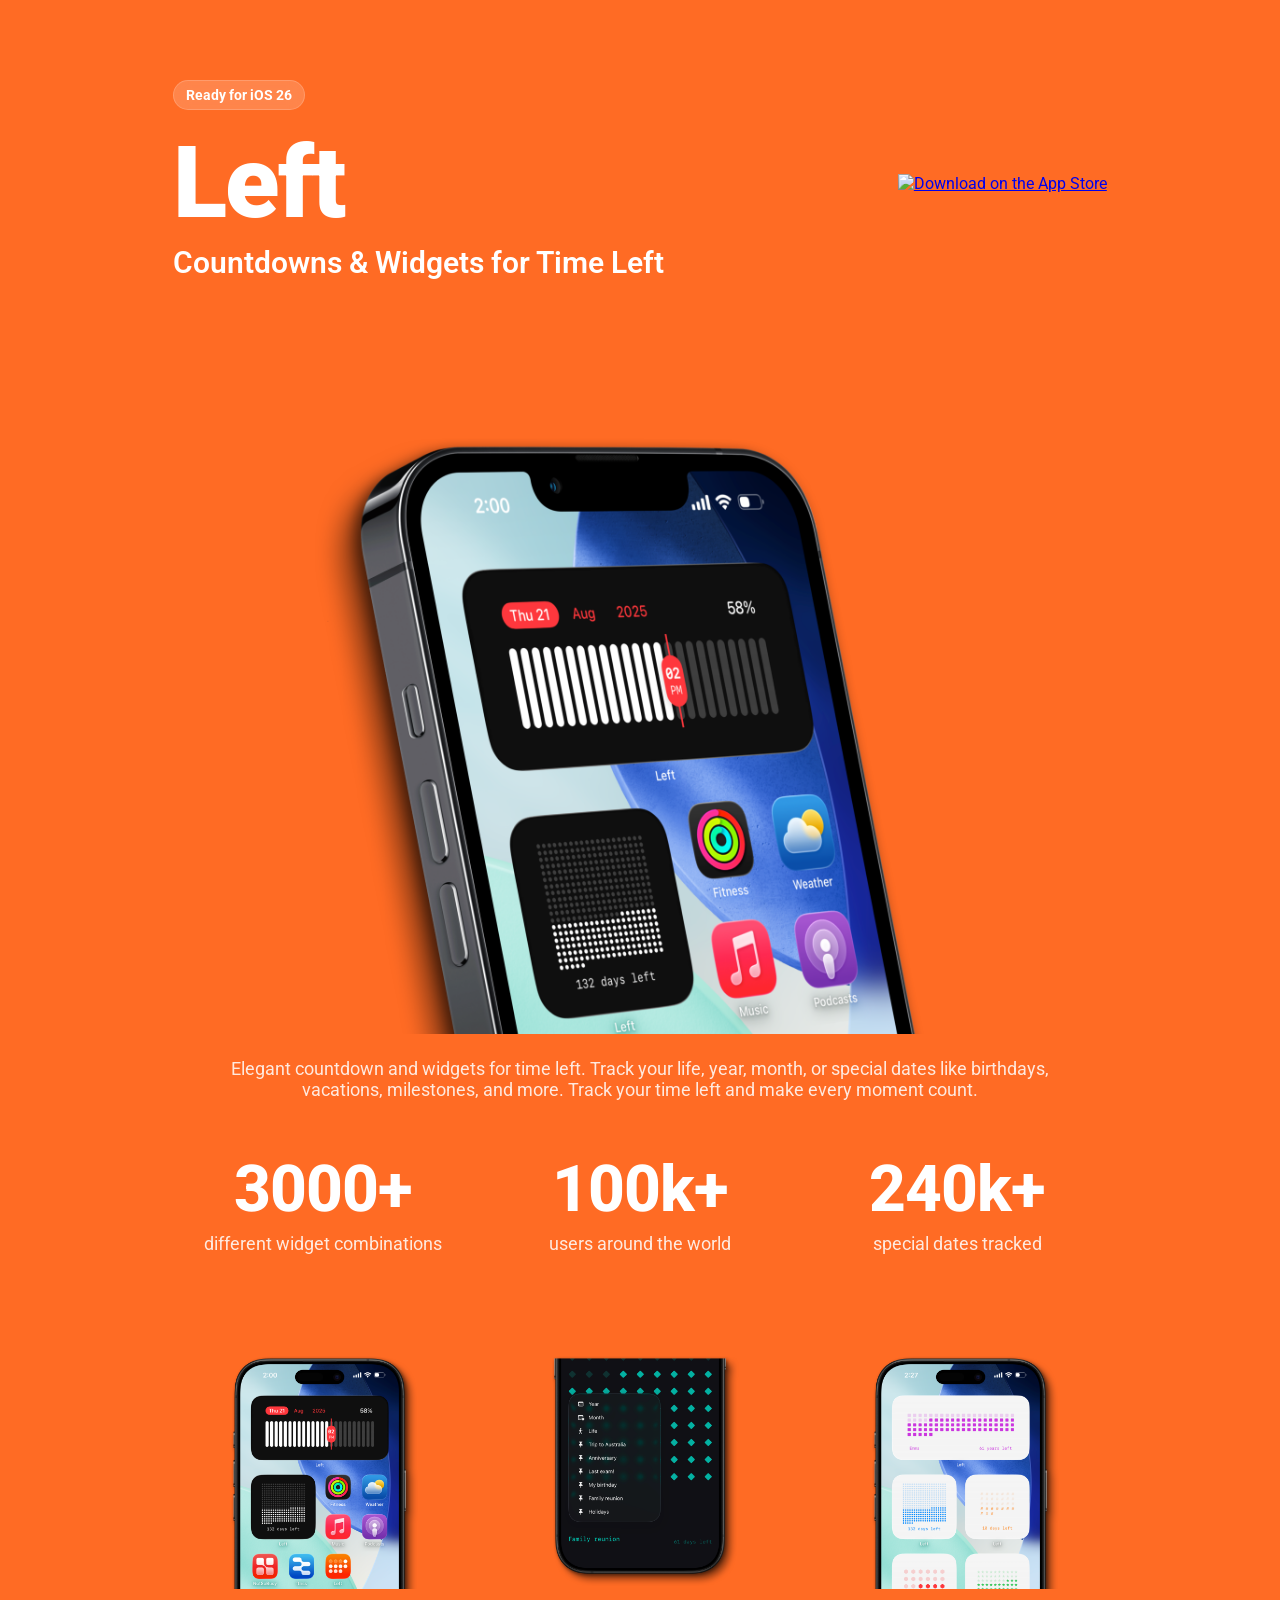
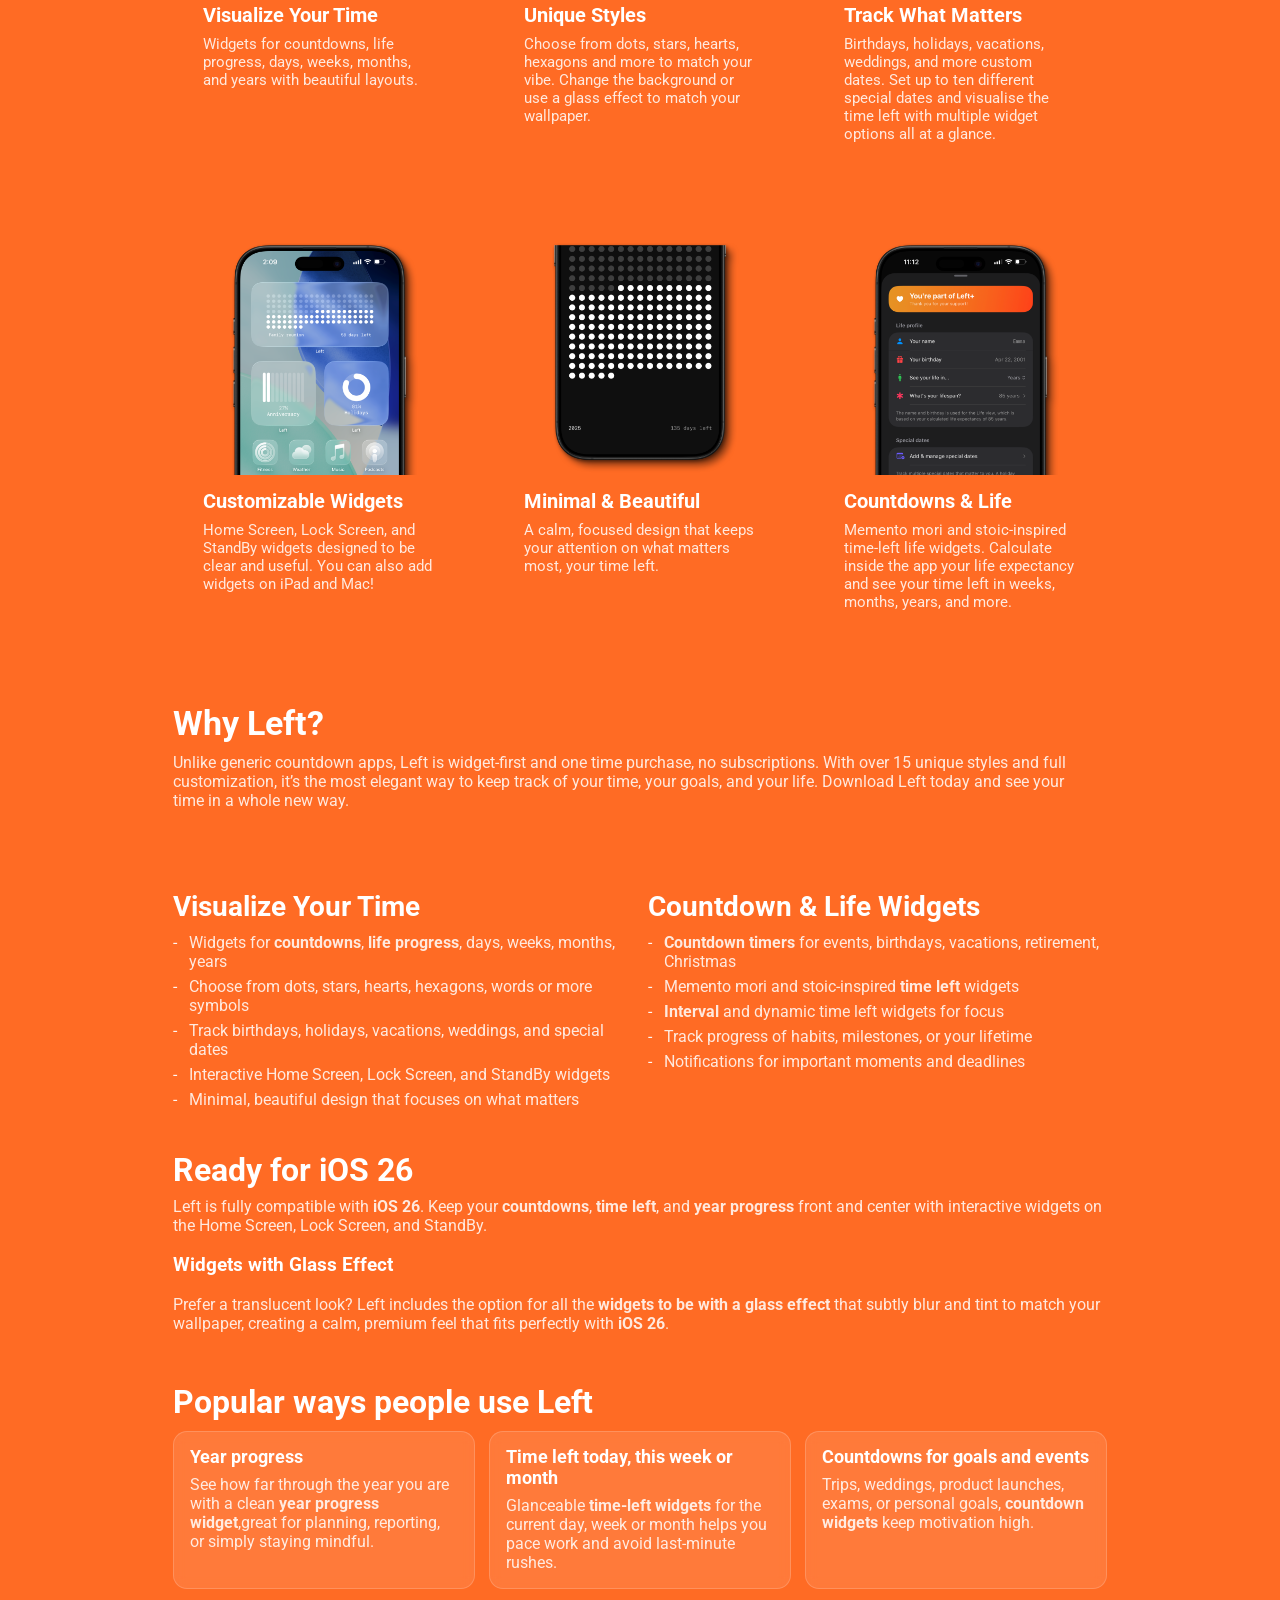
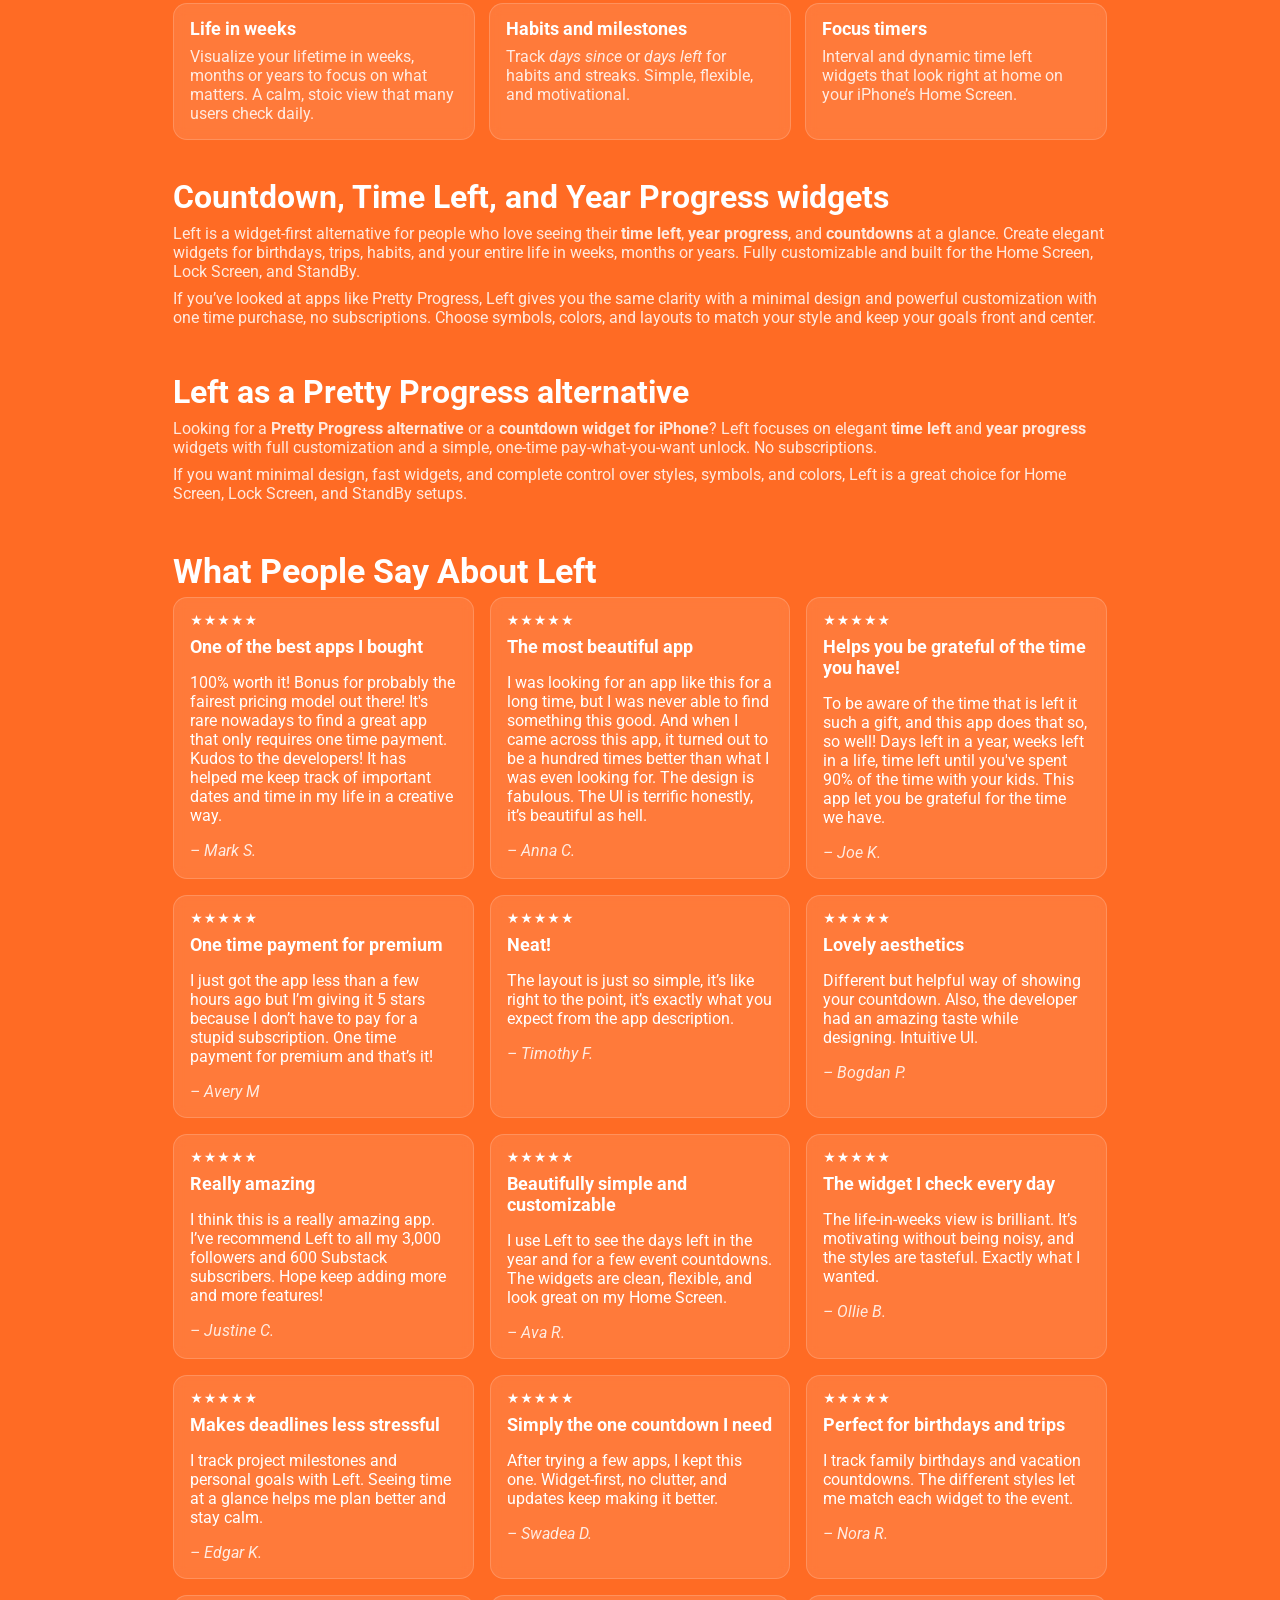
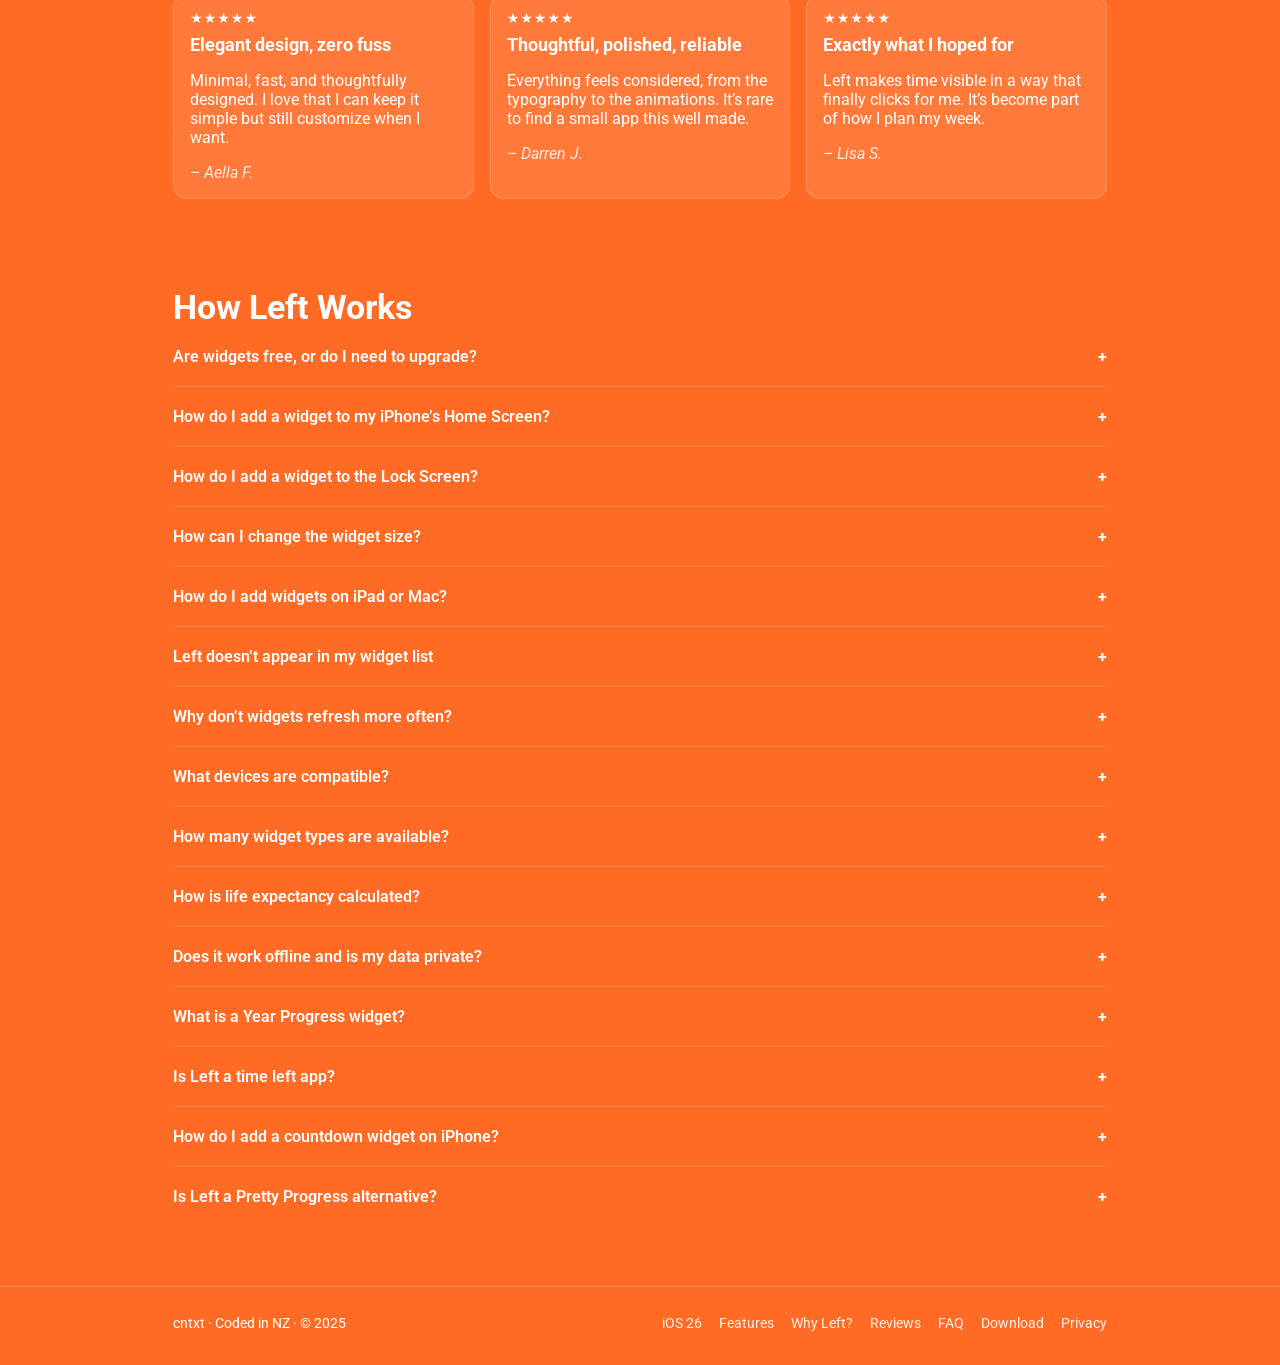
==== index.html @ 26875373 "first commit" ====
<!doctype html>
<html lang="en">
  <head>
    <meta charset="utf-8" />
    <meta name="viewport" content="width=device-width, initial-scale=1, viewport-fit=cover" />
    <title>Left – Widgets for Time Left</title>
    <meta name="description" content="Left transforms how you see time with elegant, customizable countdown, time left, year progress, and life widgets. Ready for iOS 26 with widgets that include a refined glass effect. Track birthdays, vacations, milestones, and more on your iPhone’s Home Screen, Lock Screen, and StandBy." />

    <!-- Smart App Banner (iOS Safari) -->
    <meta name="apple-itunes-app" content="app-id=6740155884, app-argument=https://apps.apple.com/us/app/left-widgets-for-time-left/id6740155884" />

    <!-- Theme/UI colors for iOS Safari and Android Chrome -->
    <meta name="theme-color" content="#FF6B24" />
    <meta name="theme-color" content="#FF6B24" media="(prefers-color-scheme: light)" />
    <meta name="theme-color" content="#131415" media="(prefers-color-scheme: dark)" />
    <meta name="color-scheme" content="light dark" />
    <meta name="apple-mobile-web-app-capable" content="yes" />
    <meta name="apple-mobile-web-app-status-bar-style" content="black-translucent" />

    <!-- Open Graph / Twitter (basic) -->
    <meta property="og:title" content="Left – Widgets for Time Left — Ready for iOS 26" />
    <meta property="og:description" content="Elegant countdown, time left, and year progress widgets – birthdays, vacations, milestones, and more. Track your time left and make every moment count." />
    <meta property="og:type" content="website" />
    <meta property="og:image" content="images/left-hero.webp" />
    <meta name="twitter:card" content="summary_large_image" />
    <meta property="og:site_name" content="Left" />
    <meta name="twitter:title" content="Left – Widgets for Time Left — Ready for iOS 26" />
    <meta name="twitter:description" content="Elegant countdown and life widgets – birthdays, vacations, milestones, and more. Track your time left and make every moment count." />
    <meta name="twitter:image" content="images/left-hero.webp" />
    <meta name="keywords" content="time left, timeleft, left widgets, left time, time remaining, time lost, time save, time saved, time viewer, time teller, stopwatch, hours tracker, hour tracker, interval timer, timer, pomodoro timer, study timer, countdown, countdown timer, day countdown, days countdown, countdown app, countdown widget, countdown widget free, free countdown widgets, countdown app free, birthday countdown, wedding countdown, vacation countdown, retirement countdown, christmas countdown, halloween countdown, event countdown, life countdown, memento mori, stoic, stoicism, year progress, life in weeks, pretty progress alternative, countdown widget iPhone, iOS 26, Ready for iOS 26, iOS 26 widgets, widgets with glass effect, glass effect widgets" />

    <!-- Canonical + icons -->
    <link rel="canonical" href="" id="canonical-link" />
    <!-- Favicons (place files under /favicon) -->
    <link rel="apple-touch-icon" sizes="180x180" href="favicon/apple-touch-icon.png" />
    <link rel="icon" type="image/png" sizes="32x32" href="favicon/favicon-32x32.png" />
    <link rel="icon" type="image/png" sizes="16x16" href="favicon/favicon-16x16.png" />
    <link rel="manifest" href="favicon/site.webmanifest" />
    <link rel="shortcut icon" href="favicon/favicon.ico" />
    <!-- Optional explicit Android icons (also covered by manifest) -->
    <link rel="icon" sizes="192x192" href="favicon/android-chrome-192x192.png" />
    <link rel="icon" sizes="512x512" href="favicon/android-chrome-512x512.png" />
    <link rel="preload" as="image" href="images/left-hero.webp" />
    <meta name="robots" content="index,follow" />

    <!-- Fonts: Roboto and Ubuntu -->
    <link rel="preconnect" href="https://fonts.googleapis.com" />
    <link rel="preconnect" href="https://fonts.gstatic.com" crossorigin />
    <link href="https://fonts.googleapis.com/css2?family=Roboto:wght@300;400;500;700;900&family=Ubuntu:wght@300;400;500;700&display=swap" rel="stylesheet" />

    <!-- Speed up App Store badge load -->
    <link rel="preconnect" href="https://toolbox.marketingtools.apple.com" crossorigin />

    <link rel="stylesheet" href="style.css" />

    <!-- Ensure og:url and canonical reflect the deployed URL -->
    <script>
      (function () {
        var url = window.location.href.split('#')[0];
        var canonical = document.getElementById('canonical-link');
        if (canonical) canonical.setAttribute('href', url);
        var og = document.querySelector('meta[property="og:url"]');
        if (!og) {
          og = document.createElement('meta');
          og.setAttribute('property', 'og:url');
          document.head.appendChild(og);
        }
        og.setAttribute('content', url);
      })();
    </script>

    <!-- FAQPage structured data for richer snippets -->
    <script type="application/ld+json">
    {
      "@context": "https://schema.org",
      "@type": "FAQPage",
      "mainEntity": [
        {
          "@type": "Question",
          "name": "Are widgets free, or do I need to upgrade?",
          "acceptedAnswer": {"@type": "Answer", "text": "Left is free for most of the features and widgets. Only special dates and a custom lifespan are not free. Unlock everything with a one‑time, pay‑what‑you‑want purchase, choose from three prices and get the full app regardless of what you pay."}
        },
        {
          "@type": "Question",
          "name": "How do I add a widget to my iPhone’s Home Screen?",
          "acceptedAnswer": {"@type": "Answer", "text": "Touch and hold the Home Screen, tap +, search for Left, pick a style and size, tap Add Widget, then long‑press to Edit Widget and configure it."}
        },
        {
          "@type": "Question",
          "name": "How do I add a widget to the Lock Screen?",
          "acceptedAnswer": {"@type": "Answer", "text": "Touch and hold the Lock Screen, tap Customize, tap the widget area, choose Left, and select a widget type. StandBy widgets are added from the same flow."}
        },
        {
          "@type": "Question",
          "name": "What is a Year Progress widget?",
          "acceptedAnswer": {"@type": "Answer", "text": "A Year Progress widget shows how much of the current year has passed or is left. It’s ideal for planning and reviews."}
        },
        {
          "@type": "Question",
          "name": "Is Left a time left app?",
          "acceptedAnswer": {"@type": "Answer", "text": "Yes. Left visualizes time left for days, weeks, months, years, and your lifetime, plus event countdowns."}
        },
        {
          "@type": "Question",
          "name": "How do I add a countdown widget on iPhone?",
          "acceptedAnswer": {"@type": "Answer", "text": "On the Home Screen, touch and hold to jiggle, tap +, search for Left, choose Countdown, tap Add Widget, then long‑press the widget to Edit Widget and set your event."}
        },
        {
          "@type": "Question",
          "name": "Is Left a Pretty Progress alternative?",
          "acceptedAnswer": {"@type": "Answer", "text": "Left offers elegant countdown, time left, and year progress widgets with a one‑time pay‑what‑you‑want unlock, no subscriptions."}
        },
        {
          "@type": "Question",
          "name": "How many widget types are available?",
          "acceptedAnswer": {"@type": "Answer", "text": "Over 15 styles across multiple sizes, with six color themes and a range of symbols. Every widget is fully customizable."}
        },
        {
          "@type": "Question",
          "name": "What devices are compatible?",
          "acceptedAnswer": {"@type": "Answer", "text": "Left is compatible with iOS 18 or newver versions. Left is ready for iOS 26 and works on all compatible iPhones. Widgets are also available on iPad and Mac."}
        },
        {
          "@type": "Question",
          "name": "Is Left ready for iOS 26?",
          "acceptedAnswer": {"@type": "Answer", "text": "Yes, Left is fully compatible and ready for iOS 26, including Home Screen, Lock Screen, and StandBy widgets."}
        },
        {
          "@type": "Question",
          "name": "Do you support widgets with a glass effect?",
          "acceptedAnswer": {"@type": "Answer", "text": "Absolutely. Left includes widget styles with a refined glass effect that blends with your wallpaper, perfect for iOS 26 setups."}
        },
        {
          "@type": "Question",
          "name": "How is life expectancy calculated?",
          "acceptedAnswer": {"@type": "Answer", "text": "Estimated using Apple Intelligence and multiple factors including age, gender, activity, sleep, country of birth, and more."}
        }
      ]
    }
    </script>

    <!-- Schema.org: App + FAQ structured data -->
    <script type="application/ld+json">
    {
      "@context": "https://schema.org",
      "@type": "WebSite",
      "name": "Left",
      "url": "",
      "about": {
        "@type": "MobileApplication",
        "name": "Left – Widgets for Time Left",
        "applicationCategory": "UtilitiesApplication",
        "operatingSystem": "iOS",
        "downloadUrl": "https://apps.apple.com/us/app/left-widgets-for-time-left/id6740155884",
        "offers": {"@type": "Offer", "price": "0", "priceCurrency": "USD"},
        "description": "Left transforms how you see time with elegant, customizable countdown and life widgets."
      }
    }
    </script>
    
    <!-- SoftwareApplication structured data to highlight iOS 26 readiness -->
    <script type="application/ld+json">
    {
      "@context": "https://schema.org",
      "@type": "SoftwareApplication",
      "name": "Left – Widgets for Time Left",
      "applicationCategory": "UtilitiesApplication",
      "operatingSystem": "iOS 26",
      "offers": {"@type": "Offer", "price": "0", "priceCurrency": "USD"},
      "downloadUrl": "https://apps.apple.com/us/app/left-widgets-for-time-left/id6740155884",
      "description": "iOS 26-ready countdown, time left, and year progress widgets with an optional glass effect style that blends with your wallpaper."
    }
    </script>
  </head>
  <body>
    <nav class="top-nav" aria-label="Primary">
      <div class="container nav-inner">
        <a href="#" class="brand" aria-label="Left home">Left</a>
        <a class="btn download-btn" href="https://apps.apple.com/us/app/left-widgets-for-time-left/id6740155884?itscg=30200&itsct=apps_box_badge&mttnsubad=6740155884" target="_blank" rel="noopener">Get Left free</a>
      </div>
    </nav>

    <!-- Floating App Store badge (shows at bottom until scroll) -->
    <div class="appstore-floater" aria-label="Download Left on the App Store">
      <a href="https://apps.apple.com/us/app/left-widgets-for-time-left/id6740155884?itscg=30200&itsct=apps_box_badge&mttnsubad=6740155884" target="_blank" rel="noopener" aria-label="Download on the App Store">
        <img src="https://toolbox.marketingtools.apple.com/api/v2/badges/download-on-the-app-store/black/en-us?releaseDate=1736726400" alt="Download on the App Store" />
      </a>
    </div>
    <header class="hero">
      <div class="container">
        <div class="hero-head">
          <div class="hero-titles">
            <p class="ios-badge" aria-label="Ready for iOS 26"><span class="ios-badge-text">Ready for iOS 26</span></p>
            <h1 class="app-title">Left</h1>
            <p class="app-subtitle">Countdowns &amp; Widgets for Time Left</p>
          </div>
          <div class="cta cta-desktop">
            <!-- App Store badge (provided) -->
            <a href="https://apps.apple.com/us/app/left-widgets-for-time-left/id6740155884?itscg=30200&itsct=apps_box_badge&mttnsubad=6740155884" style="display: inline-block;">
              <img src="https://toolbox.marketingtools.apple.com/api/v2/badges/download-on-the-app-store/black/en-us?releaseDate=1736726400" alt="Download on the App Store" style="width: 245px; height: 82px; vertical-align: middle; object-fit: contain;" />
            </a>
          </div>
        </div>

        <img src="images/left-hero.webp" alt="Left app hero showing elegant time widgets" class="hero-image" fetchpriority="high" decoding="async" />

        <div class="cta cta-mobile">
          <!-- App Store badge (provided) -->
          <a href="https://apps.apple.com/us/app/left-widgets-for-time-left/id6740155884?itscg=30200&itsct=apps_box_badge&mttnsubad=6740155884" style="display: inline-block;">
            <img src="https://toolbox.marketingtools.apple.com/api/v2/badges/download-on-the-app-store/black/en-us?releaseDate=1736726400" alt="Download on the App Store" style="width: 245px; height: 82px; vertical-align: middle; object-fit: contain;" />
          </a>
        </div>

        <p class="hero-blurb">
          Elegant countdown and widgets for time left. Track your life, year, month, or special dates like birthdays, vacations, milestones, and more. Track your time left and make every moment count.
        </p>
      </div>
    </header>

    <main>
      <section class="stats container" aria-label="Highlights">
        <div class="stats-grid">
          <div class="stat">
            <div class="stat-value">3000+</div>
            <div class="stat-label">different widget combinations</div>
          </div>
          <div class="stat">
            <div class="stat-value">100k+</div>
            <div class="stat-label">users around the world</div>
          </div>
          <div class="stat">
            <div class="stat-value">240k+</div>
            <div class="stat-label">special dates tracked</div>
          </div>
        </div>
      </section>
      
      

      
      <section id="features" class="features container" aria-label="App features">
        <div class="features-grid">
          <!-- Feature 1 -->
          <article class="feature-card">
            <img src="images/left-features-1.webp" alt="Countdown widgets example" loading="lazy" />
            <h3>Visualize Your Time</h3>
            <p>Widgets for countdowns, life progress, days, weeks, months, and years with beautiful layouts.</p>
          </article>

          <!-- Feature 2 -->
          <article class="feature-card">
            <img src="images/left-features-2.webp" alt="Widget styles: dots, stars, hearts, hexagons" loading="lazy" />
            <h3>Unique Styles</h3>
            <p>Choose from dots, stars, hearts, hexagons and more to match your vibe. Change the background or use a glass effect to match your wallpaper.</p>
          </article>

          <!-- Feature 3 -->
          <article class="feature-card">
            <img src="images/left-features-3.webp" alt="Track birthdays, vacations, weddings" loading="lazy" />
            <h3>Track What Matters</h3>
            <p>Birthdays, holidays, vacations, weddings, and more custom dates. Set up to ten different special dates and visualise the time left with multiple widget options all at a glance.</p>
          </article>

          <!-- Feature 4 -->
          <article class="feature-card">
            <img src="images/left-features-4.webp" alt="Interactive widgets on Home Screen, Lock Screen, and StandBy" loading="lazy" />
            <h3>Customizable Widgets</h3>
            <p>Home Screen, Lock Screen, and StandBy widgets designed to be clear and useful. You can also add widgets on iPad and Mac!</p>
          </article>

          <!-- Feature 5 -->
          <article class="feature-card">
            <img src="images/left-features-5.webp" alt="Minimal design focusing on time" loading="lazy" />
            <h3>Minimal & Beautiful</h3>
            <p>A calm, focused design that keeps your attention on what matters most, your time left.</p>
          </article>

          <!-- Feature 6 -->
          <article class="feature-card">
            <img src="images/left-features-6.webp" alt="Memento mori and productivity timers" loading="lazy" />
            <h3>Countdowns & Life</h3>
            <p>Memento mori and stoic-inspired time-left life widgets. Calculate inside the app your life expectancy and see your time left in weeks, months, years, and more.</p>
          </article>
        </div>
      </section>

      

      <section id="why" class="why container">
        <h2>Why Left?</h2>
        <p>
          Unlike generic countdown apps, Left is widget-first and one time purchase, no subscriptions. With over 15 unique styles and full customization, it’s the most elegant way to keep track of your time, your goals, and your life. Download Left today and see your time in a whole new way.
        </p>
      </section>

      <section class="aso-highlights container" aria-label="Widgets and timers overview">
        <div class="aso-grid">
          <div class="aso-col">
            <h2>Visualize Your Time</h2>
            <ul class="checklist">
              <li>Widgets for <strong>countdowns</strong>, <strong>life progress</strong>, days, weeks, months, years</li>
              <li>Choose from dots, stars, hearts, hexagons, words or more symbols</li>
              <li>Track birthdays, holidays, vacations, weddings, and special dates</li>
              <li>Interactive Home Screen, Lock Screen, and StandBy widgets</li>
              <li>Minimal, beautiful design that focuses on what matters</li>
            </ul>
          </div>
          <div class="aso-col">
            <h2>Countdown &amp; Life Widgets</h2>
            <ul class="checklist">
              <li><strong>Countdown timers</strong> for events, birthdays, vacations, retirement, Christmas</li>
              <li>Memento mori and stoic‑inspired <strong>time left</strong> widgets</li>
              <li><strong>Interval</strong> and dynamic time left widgets for focus</li>
              <li>Track progress of habits, milestones, or your lifetime</li>
              <li>Notifications for important moments and deadlines</li>
            </ul>
          </div>
        </div>
      </section>

      <!-- iOS 26 compatibility + glass effect section for SEO and clarity -->
      <section id="ios-26" class="seo-intro container" aria-label="Ready for iOS 26">
        <h2>Ready for iOS 26</h2>
        <p>
          Left is fully compatible with <strong>iOS 26</strong>. Keep your <strong>countdowns</strong>, <strong>time left</strong>, and <strong>year progress</strong> front and center with interactive widgets on the Home Screen, Lock Screen, and StandBy.
        </p>
        <h3 id="glass-effect-widgets">Widgets with Glass Effect</h3>
        <p>
          Prefer a translucent look? Left includes the option for all the <strong>widgets to be with a glass effect</strong> that subtly blur and tint to match your wallpaper, creating a calm, premium feel that fits perfectly with <strong>iOS 26</strong>.
        </p>
      </section>

      <section class="use-cases container" aria-label="Use cases for countdown and time left widgets">
        <h2>Popular ways people use Left</h2>
        <div class="use-cases-grid">
          <article>
            <h3>Year progress</h3>
            <p>See how far through the year you are with a clean <strong>year progress widget</strong>,great for planning, reporting, or simply staying mindful.</p>
          </article>
          <article>
            <h3>Time left today, this week or month</h3>
            <p>Glanceable <strong>time‑left widgets</strong> for the current day, week or month helps you pace work and avoid last‑minute rushes.</p>
          </article>
          <article>
            <h3>Countdowns for goals and events</h3>
            <p>Trips, weddings, product launches, exams, or personal goals, <strong>countdown widgets</strong> keep motivation high.</p>
          </article>
          <article>
            <h3>Life in weeks</h3>
            <p>Visualize your lifetime in weeks, months or years to focus on what matters. A calm, stoic view that many users check daily.</p>
          </article>
          <article>
            <h3>Habits and milestones</h3>
            <p>Track <em>days since</em> or <em>days left</em> for habits and streaks. Simple, flexible, and motivational.</p>
          </article>
          <article>
            <h3>Focus timers</h3>
            <p>Interval and dynamic time left widgets that look right at home on your iPhone’s Home Screen.</p>
          </article>
        </div>
      </section>

      <section class="seo-intro container" aria-label="Countdown and year progress widgets">
        <h2>Countdown, Time Left, and Year Progress widgets</h2>
        <p>
          Left is a widget‑first alternative for people who love seeing their <strong>time left</strong>, <strong>year progress</strong>, and <strong>countdowns</strong> at a glance. Create elegant widgets for birthdays, trips, habits, and your entire life in weeks, months or years. Fully customizable and built for the Home Screen, Lock Screen, and StandBy.
        </p>
        <p>
          If you’ve looked at apps like Pretty Progress, Left gives you the same clarity with a minimal design and powerful customization with one time purchase, no subscriptions. Choose symbols, colors, and layouts to match your style and keep your goals front and center.
        </p>
      </section>

      <section id="alternatives" class="alternatives container" aria-label="Alternatives to countdown apps">
        <h2>Left as a Pretty Progress alternative</h2>
        <p>
          Looking for a <strong>Pretty Progress alternative</strong> or a <strong>countdown widget for iPhone</strong>? Left focuses on elegant <strong>time left</strong> and <strong>year progress</strong> widgets with full customization and a simple, one‑time pay‑what‑you‑want unlock. No subscriptions.
        </p>
        <p>
          If you want minimal design, fast widgets, and complete control over styles, symbols, and colors, Left is a great choice for Home Screen, Lock Screen, and StandBy setups.
        </p>
      </section>

      <section id="reviews" class="reviews container" aria-label="User reviews">
        <h2>What People Say About Left</h2>

        <div class="reviews-grid">

          <article class="review-card">
            <div class="stars" aria-hidden="true">★★★★★</div>
            <h3 class="review-title">One of the best apps I bought</h3>
            <p>100% worth it! Bonus for probably the fairest pricing model out there! It's rare nowadays to find a great app that only requires one time payment. Kudos to the developers! It has helped me keep track of important dates and time in my life in a creative way.            </p>
            <p class="reviewer"><em>– Mark S.</em></p>
          </article>


          

          <article class="review-card">
            <div class="stars" aria-hidden="true">★★★★★</div>
            <h3 class="review-title">The most beautiful app</h3>
            <p>I was looking for an app like this for a long time, but I was never able to find something this good. And when I came across this app, it turned out to be a hundred times better than what I was even looking for. The design is fabulous. The UI is terrific honestly, it’s beautiful as hell.</p>
            <p class="reviewer"><em>– Anna C.</em></p>
          </article>

          <article class="review-card">
            <div class="stars" aria-hidden="true">★★★★★</div>
            <h3 class="review-title">Helps you be grateful of the time you have!</h3>
            <p>To be aware of the time that is left it such a gift, and this app does that so, so well! Days left in a year, weeks left in a life, time left until you've spent 90% of the time with your kids. This app let you be grateful for the time we have.</p>
            <p class="reviewer"><em>– Joe K.</em></p>
          </article>

          <article class="review-card">
            <div class="stars" aria-hidden="true">★★★★★</div>
            <h3 class="review-title">One time payment for premium</h3>
            <p>I just got the app less than a few hours ago but I’m giving it 5 stars because I don’t have to pay for a stupid subscription. One time payment for premium and that’s it!</p>
            <p class="reviewer"><em>– Avery M</em></p>
          </article>

          <article class="review-card">
            <div class="stars" aria-hidden="true">★★★★★</div>
            <h3 class="review-title">Neat!</h3>
            <p>The layout is just so simple, it’s like right to the point, it’s exactly what you expect from the app description.</p>
            <p class="reviewer"><em>– Timothy F.</em></p>
          </article>

          <article class="review-card">
            <div class="stars" aria-hidden="true">★★★★★</div>
            <h3 class="review-title">Lovely aesthetics</h3>
            <p>Different but helpful way of showing your countdown. Also, the developer had an amazing taste while designing. Intuitive UI.</p>
            <p class="reviewer"><em>– Bogdan P.</em></p>
          </article>

          <article class="review-card">
            <div class="stars" aria-hidden="true">★★★★★</div>
            <h3 class="review-title">Really amazing</h3>
            <p>I think this is a really amazing app. I’ve recommend Left to all my 3,000 followers and 600 Substack subscribers. Hope keep adding more and more features!</p>
            <p class="reviewer"><em>– Justine C.</em></p>
          </article>

          <article class="review-card">
            <div class="stars" aria-hidden="true">★★★★★</div>
            <h3 class="review-title">Beautifully simple and customizable</h3>
            <p>I use Left to see the days left in the year and for a few event countdowns. The widgets are clean, flexible, and look great on my Home Screen.</p>
            <p class="reviewer"><em>– Ava R.</em></p>
          </article>

          <article class="review-card">
            <div class="stars" aria-hidden="true">★★★★★</div>
            <h3 class="review-title">The widget I check every day</h3>
            <p>The life-in-weeks view is brilliant. It’s motivating without being noisy, and the styles are tasteful. Exactly what I wanted.</p>
            <p class="reviewer"><em>– Ollie B.</em></p>
          </article>

          <article class="review-card">
            <div class="stars" aria-hidden="true">★★★★★</div>
            <h3 class="review-title">Makes deadlines less stressful</h3>
            <p>I track project milestones and personal goals with Left. Seeing time at a glance helps me plan better and stay calm.</p>
            <p class="reviewer"><em>– Edgar K.</em></p>
          </article>

          <article class="review-card">
            <div class="stars" aria-hidden="true">★★★★★</div>
            <h3 class="review-title">Simply the one countdown I need</h3>
            <p>After trying a few apps, I kept this one. Widget-first, no clutter, and updates keep making it better.</p>
            <p class="reviewer"><em>– Swadea D.</em></p>
          </article>

          <article class="review-card">
            <div class="stars" aria-hidden="true">★★★★★</div>
            <h3 class="review-title">Perfect for birthdays and trips</h3>
            <p>I track family birthdays and vacation countdowns. The different styles let me match each widget to the event.</p>
            <p class="reviewer"><em>– Nora R.</em></p>
          </article>

          <article class="review-card">
            <div class="stars" aria-hidden="true">★★★★★</div>
            <h3 class="review-title">Elegant design, zero fuss</h3>
            <p>Minimal, fast, and thoughtfully designed. I love that I can keep it simple but still customize when I want.</p>
            <p class="reviewer"><em>– Aella F.</em></p>
          </article>

          
          <article class="review-card">
            <div class="stars" aria-hidden="true">★★★★★</div>
            <h3 class="review-title">Thoughtful, polished, reliable</h3>
            <p>Everything feels considered, from the typography to the animations. It’s rare to find a small app this well made.</p>
            <p class="reviewer"><em>– Darren J.</em></p>
          </article>

          <article class="review-card">
            <div class="stars" aria-hidden="true">★★★★★</div>
            <h3 class="review-title">Exactly what I hoped for</h3>
            <p>Left makes time visible in a way that finally clicks for me. It’s become part of how I plan my week.</p>
            <p class="reviewer"><em>– Lisa S.</em></p>
          </article>
        </div>
      </section>

      <section id="faq" class="faq container" aria-label="Frequently asked questions">
        <h2>How Left Works</h2>
        <div class="faq-list">
          <details class="faq-item">
            <summary>Are widgets free, or do I need to upgrade?</summary>
            <div class="faq-body">
              <p>Left is free for most of the features and widgets. Only special dates and a custom lifespan are not free. Unlock everything with a one‑time, pay‑what‑you‑want purchase, choose from three prices and get the full app regardless of what you pay.</p>
            </div>
          </details>

          <details class="faq-item">
            <summary>How do I add a widget to my iPhone’s Home Screen?</summary>
            <div class="faq-body">
              <ol>
                <li>Touch and hold the Home Screen until apps jiggle.</li>
                <li>Tap <strong>+</strong> (top‑left) and search for <strong>Left</strong>.</li>
                <li>Pick a style and size (small, medium, large).</li>
                <li>Tap <strong>Add Widget</strong>, then long‑press the widget and choose <strong>Edit Widget</strong> to configure it.</li>
              </ol>
            </div>
          </details>

          <details class="faq-item">
            <summary>How do I add a widget to the Lock Screen?</summary>
            <div class="faq-body">
              <ol>
                <li>Touch and hold the Lock Screen and tap <strong>Customize</strong>.</li>
                <li>Tap the widget area and choose <strong>Left</strong>.</li>
                <li>Select the widget type you want and finish customization.</li>
              </ol>
              <p>StandBy widgets can be added from the same customization flow.</p>
            </div>
          </details>

          <details class="faq-item">
            <summary>How can I change the widget size?</summary>
            <div class="faq-body">
              <p>Size is chosen when adding a widget. In the system picker, swipe to select <em>Small</em>, <em>Medium</em>, or <em>Large</em>, then tap <strong>Add Widget</strong>. You can long‑press the widget later to edit its settings and style.</p>
            </div>
          </details>

          <details class="faq-item">
            <summary>How do I add widgets on iPad or Mac?</summary>
            <div class="faq-body">
              <p><strong>iPad</strong>: touch and hold the Home Screen → tap <strong>+</strong> → search for <strong>Left</strong> → choose size → <strong>Add Widget</strong>.</p>
              <p><strong>Mac</strong>: right‑click the desktop and choose <strong>Edit Widgets</strong> (or open Notification Center and click <strong>Edit Widgets</strong>) → search for <strong>Left</strong> → drag a widget into place.</p>
            </div>
          </details>

          <details class="faq-item">
            <summary>Left doesn’t appear in my widget list</summary>
            <div class="faq-body">
              <ol>
                <li>Open the <strong>Left</strong> app at least once after installing.</li>
                <li>Update to the latest iOS/iPadOS/macOS and the latest app version.</li>
                <li>Restart your device and try adding the widget again.</li>
              </ol>
            </div>
          </details>

          <details class="faq-item">
            <summary>Why don’t widgets refresh more often?</summary>
            <div class="faq-body">
              <p>iOS manages widget refreshes to save battery. Apps request updates, but the system decides when they occur. Opening Left updates widgets immediately; otherwise, refreshes happen on a schedule within the system’s budget.</p>
            </div>
          </details>

          <details class="faq-item">
            <summary>What devices are compatible?</summary>
            <div class="faq-body">
              <p>Left is ready for <strong>iOS 26</strong> and works on all compatible iPhones. You can also add widgets on iPad and Mac.</p>
            </div>
          </details>

          <details class="faq-item">
            <summary>How many widget types are available?</summary>
            <div class="faq-body">
              <p>Over 15 widget styles in multiple sizes, six color themes, and a range of symbols, each widget is fully customizable.</p>
            </div>
          </details>

          <details class="faq-item">
            <summary>How is life expectancy calculated?</summary>
            <div class="faq-body">
              <p>Life expectancy is estimated using Apple Intelligence and multiple factors such as age, gender, activity, sleep, country of birth, and more.</p>
            </div>
          </details>

          <details class="faq-item">
            <summary>Does it work offline and is my data private?</summary>
            <div class="faq-body">
              <p>Yes. Widgets work offline and data stays on your device. See our <a href="http://cristianrus.me/apps/left" target="_blank" rel="noopener">Privacy</a> page for details.</p>
            </div>
          </details>

          <details class="faq-item">
            <summary>What is a Year Progress widget?</summary>
            <div class="faq-body">
              <p>A <strong>Year Progress</strong> widget shows how much of the current year has passed (or is left). It’s perfect for planning, reviews, and staying motivated across long‑term goals.</p>
            </div>
          </details>

          <details class="faq-item">
            <summary>Is Left a time left app?</summary>
            <div class="faq-body">
              <p>Yes. Left is a <strong>time left app</strong> that visualizes the remaining time for days, weeks, months, years, and your lifetime, plus countdowns for events and habits.</p>
            </div>
          </details>

          <details class="faq-item">
            <summary>How do I add a countdown widget on iPhone?</summary>
            <div class="faq-body">
              <ol>
                <li>Touch and hold the Home Screen → tap <strong>+</strong>.</li>
                <li>Search for <strong>Left</strong> → choose the <strong>Countdown</strong> style and size.</li>
                <li>Tap <strong>Add Widget</strong> → long‑press the widget → <strong>Edit Widget</strong> to set your event and options.</li>
              </ol>
            </div>
          </details>

          <details class="faq-item">
            <summary>Is Left a Pretty Progress alternative?</summary>
            <div class="faq-body">
              <p>Left offers similar functionality with a widget‑first approach, minimal design, and a one‑time pay‑what‑you‑want unlock. If you want <strong>countdown</strong>, <strong>time left</strong>, and <strong>year progress</strong> widgets with full customization, Left is a great alternative.</p>
            </div>
          </details>
        </div>
      </section>
    </main>
    
    <footer class="site-footer">
      <div class="container footer-inner">
        <p>cntxt · Coded in NZ · © 2025</p>
        <nav class="footer-links" aria-label="Footer">
          <a href="#ios-26">iOS 26</a>
      <a href="#features">Features</a>
      <a href="#why">Why Left?</a>
      <a href="#reviews">Reviews</a>
      <a href="#faq">FAQ</a>
      <a href="https://apps.apple.com/us/app/left-widgets-for-time-left/id6740155884" target="_blank" rel="noopener">Download</a>
          <a href="http://cristianrus.me/apps/left" target="_blank" rel="noopener">Privacy</a>
        </nav>
      </div>
    </footer>

    <script>
      // Toggle 'scrolled' class and drive hero effects (fade/blur + parallax)
      const prefersReduced = window.matchMedia('(prefers-reduced-motion: reduce)').matches;
      const titleEl = document.querySelector('.app-title');
      const subtitleEl = document.querySelector('.app-subtitle');
      const iosBadgeEl = document.querySelector('.ios-badge');
      const iosBadgeText = document.querySelector('.ios-badge-text');
      const heroImg = document.querySelector('.hero-image');
      const ctaDesktop = document.querySelector('.cta-desktop');
      const mqDesktop = window.matchMedia('(min-width: 1024px)');

      const setScrolled = () => {
        document.body.classList.toggle('scrolled', window.scrollY > 4);
      };

      const clamp01 = (n) => Math.max(0, Math.min(1, n));
      const updateHeroEffects = () => {
        if (prefersReduced) return; // respect reduced motion
        const y = window.scrollY || 0;
        // Earlier threshold so fade starts sooner
        const titleStart = 20,  titleRange = 180; // px – starts sooner
        const subStart = 10,   subRange = 160; // px – starts even sooner
        const t = clamp01((y - titleStart) / titleRange);
        const blurMax = 8; // px
        // Fade + blur titles
        const parallaxFactor = 0.45; // same slower speed for title & subtitle
        if (titleEl) {
          titleEl.style.opacity = (1 - t).toFixed(3);
          titleEl.style.filter = `blur(${(t * blurMax).toFixed(2)}px)`;
          // Parallax: same factor as subtitle
          const slow = y * parallaxFactor;
          titleEl.style.transform = `translateY(${slow.toFixed(1)}px)`;
        }
        // Apply same fade/parallax to the iOS badge container,
        // but blur only the inner text to keep Safari backdrop-filter working
        if (iosBadgeEl) {
          iosBadgeEl.style.opacity = (1 - t).toFixed(3);
          const slowB = y * parallaxFactor;
          iosBadgeEl.style.transform = `translateY(${slowB.toFixed(1)}px)`;
        }
        if (iosBadgeText) {
          iosBadgeText.style.filter = `blur(${(t * blurMax).toFixed(2)}px)`;
        }
        if (subtitleEl) {
          const ts = clamp01((y - subStart) / subRange);
          subtitleEl.style.opacity = (1 - ts).toFixed(3);
          subtitleEl.style.filter = `blur(${(ts * blurMax).toFixed(2)}px)`;
          const slowS = y * parallaxFactor;
          subtitleEl.style.transform = `translateY(${slowS.toFixed(1)}px)`;
        }
        // Disable image parallax: keep natural scroll
        if (heroImg) {
          heroImg.style.transform = 'none';
        }

        // Desktop-only: apply same fade/blur/slow scroll to the App Store badge
        if (ctaDesktop && mqDesktop.matches) {
          ctaDesktop.style.opacity = (1 - t).toFixed(3);
          ctaDesktop.style.filter = `blur(${(t * blurMax).toFixed(2)}px)`;
          const slowCta = y * parallaxFactor;
          ctaDesktop.style.transform = `translateY(${slowCta.toFixed(1)}px)`;
        } else if (ctaDesktop) {
          // Reset when not on desktop
          ctaDesktop.style.opacity = '';
          ctaDesktop.style.filter = '';
          ctaDesktop.style.transform = '';
        }
      };

      let ticking = false;
      const onScroll = () => {
        if (!ticking) {
          window.requestAnimationFrame(() => {
            setScrolled();
            updateHeroEffects();
            ticking = false;
          });
          ticking = true;
        }
      };

      // Initial paint
      setScrolled();
      updateHeroEffects();
      window.addEventListener('scroll', onScroll, { passive: true });
    </script>
  </body>
  </html>
---- style.css ----
/*
  Left – Landing Page Styles
  - Gradient background: top-right (#FF4019) to bottom-left (#E69525)
  - Responsive grid: 1 col (mobile) → 3 cols (desktop)
  - Fonts: Roboto / Ubuntu → system sans fallback
*/

:root {
  --bg-start: #FF6B24;
  --bg-end: #E69525;
  --text: #ffffff;
  --text-dim: rgba(255, 255, 255, 0.85);
  --card-bg: rgba(255, 255, 255, 0.10);
  --card-border: rgba(255, 255, 255, 0.18);
  --max-w: 1100px;
  --hairline: rgba(255, 255, 255, 0.22);
  --glass-bg: rgba(0, 0, 0, 0.14);
  --img-shadow: 10px 10px 30px rgba(0,0,0,0.5), 40px 40px 60px rgba(0,0,0,0.3);
  --btn-hover-bg: rgba(255, 255, 255, 0.18);
}

/* Dark mode: use solid black background instead of orange */
@media (prefers-color-scheme: dark) {
  :root {
    --bg-start: #131415;
    --bg-end: #131415;
  }
}

* {
  box-sizing: border-box;
}

html, body { min-height: 100%; }

body {
  margin: 0;
  color: var(--text);
  background: var(--bg-start);
  font-family: 'Roboto', 'Ubuntu', system-ui, -apple-system, 'Segoe UI', 'Helvetica Neue', Arial, sans-serif;
  -webkit-font-smoothing: antialiased;
  -moz-osx-font-smoothing: grayscale;
  min-width: 370px; /* allow horizontal scroll below 370px */
}

/* Improve keyboard focus visibility */
a:focus-visible, .btn:focus-visible, button:focus-visible {
  outline: 2px solid rgba(255, 255, 255, 0.9);
  outline-offset: 2px;
}

/* Global image behavior */
img {
  max-width: 100%;
  height: auto;
  box-shadow: none;
}

.container {
  width: 100%;
  max-width: var(--max-w);
  margin: 0 auto;
  padding-inline: clamp(24px, 6.5vw, 96px);
}

/* Top navigation */
.top-nav {
  position: fixed; /* do not reserve space; appears over content */
  top: 0;
  left: 0;
  right: 0;
  z-index: 1000;
  background: transparent; /* single page bg */
  border-bottom: none; /* show only when scrolled */
  opacity: 0; /* hidden until scroll */
  transform: translateY(-100%);
  pointer-events: none;
  transition: opacity 200ms ease, transform 200ms ease, background-color 180ms ease;
}

.nav-inner {
  display: flex;
  align-items: center;
  justify-content: space-between;
  height: 56px;
}

.brand {
  color: var(--text);
  text-decoration: none;
  font-weight: 700;
  letter-spacing: -0.02em;
  font-size: 24px; /* slightly bigger title */
}

.btn {
  display: inline-flex;
  align-items: center;
  gap: 8px;
  padding: 8px 14px;
  border-radius: 9999px;
  color: #fff;
  text-decoration: none;
  background: var(--btn-hover-bg);
  font-weight: 400; /* regular by default */
  -webkit-backdrop-filter: blur(8px);
  backdrop-filter: blur(8px);
  border: 1px solid var(--hairline);
  transition: background-color 180ms ease, border-color 180ms ease, filter 180ms ease, transform 60ms ease;
}

.btn:hover { background: var(--btn-hover-bg); filter: brightness(1.05); font-weight: 700; }
.btn:active { transform: translateY(1px); }

/* Hero */
.hero {
  text-align: center;
  padding: calc(80px + env(safe-area-inset-top)) 0 28px; /* account for iOS notch area */
  position: relative;
  overflow: visible;
}

.hero-head {
  display: block;
  margin-bottom: 8px;
}

.hero-titles {
  text-align: center;
}

/* Small pill to indicate iOS 26 readiness */
.ios-badge {
  display: inline-flex;
  align-items: center;
  gap: 8px;
  padding: 6px 12px;
  border-radius: 9999px;
  background: var(--btn-hover-bg);
  border: 1px solid var(--card-border);
  -webkit-backdrop-filter: blur(8px);
  backdrop-filter: blur(8px);
  font-weight: 700;
  font-size: 14px;
  margin: 0 0 8px;
  position: relative;
  z-index: 1;
  will-change: opacity, transform;
  transition: opacity 180ms linear;
}

/* Blur only the text inside the badge to avoid Safari's backdrop-filter + filter conflict */
.ios-badge-text {
  display: inline-block;
  will-change: filter;
  transition: filter 180ms linear;
}

.hero-image {
  /* Keep full image visible without side cropping */
  width: 100%;
  max-width: clamp(300px, 92vw, 980px);
  height: auto; /* preserve aspect ratio */
  max-height: 80vh; /* avoid exceeding viewport height */
  display: block;
  margin: 18px auto 24px; /* space between subtitle and image */
  border-radius: 20px;
  position: relative;
  z-index: 2;
  pointer-events: none;
  will-change: transform;
}

/* From ~470px and up, crop nicely */
@media (min-width: 470px) {
  .hero-image {
    width: 100%;
    max-width: 980px;
    height: 80vh;
    max-height: 80vh;
    object-fit: cover;
    object-position: top center;
  }
}

.app-title {
  margin: 12px 0 10px; /* reduced space above title */
  font-size: clamp(56px, 8vw, 100px); /* larger title */
  font-weight: 900; /* bolder title */
  line-height: 1.05;
  letter-spacing: -0.02em;
  position: relative;
  z-index: 1;
  will-change: opacity, filter, transform;
  transition: opacity 180ms linear, filter 180ms linear;
}

/* Ensure any h1 renders heavy */
h1 { font-weight: 900; }

.app-subtitle {
  margin: 0 0 16px;
  font-size: clamp(22px, 3vw, 30px); /* larger subtitle */
  color: var(--text); /* same color as title */
  font-weight: 600; /* bolder subtitle */
  position: relative;
  z-index: 1;
  will-change: opacity, filter, transform;
  transition: opacity 180ms linear, filter 180ms linear;
}

.cta {
  margin: 8px 0 18px;
}

.cta-desktop { display: none !important; }
.cta-mobile { display: block; }

/* Mobile: hide static badge until the floater disappears on scroll */
@media (max-width: 1023px) {
  .cta-mobile { display: none; }
  body.scrolled .cta-mobile { display: block; }
}

.hero-blurb {
  max-width: 820px;
  margin: 12px auto 0;
  font-size: clamp(16px, 2vw, 18px);
  color: var(--text-dim);
}

/* Features */
.stats { padding-block: 24px 14px; }
.stats-grid {
  display: grid;
  grid-template-columns: 1fr;
  gap: 18px;
  text-align: center;
  justify-items: center; /* center columns */
}

.stat-value {
  font-weight: 800;
  letter-spacing: -0.015em;
  font-size: clamp(36px, 6vw, 64px);
}

.stat-label {
  margin-top: 6px;
  color: var(--text-dim);
  font-size: clamp(14px, 2.2vw, 18px);
}

@media (min-width: 1024px) {
  .stats-grid { grid-template-columns: repeat(3, 1fr); }
}

.features {
  padding-block: 44px 24px; /* more separation from neighbors */
}

.features-grid {
  display: grid;
  gap: 28px; /* slightly larger gutters */
  grid-template-columns: 1fr;
}

@media (min-width: 720px) {
  .features-grid {
    grid-template-columns: repeat(2, 1fr);
  }
}

@media (min-width: 1024px) {
  .hero-head {
    display: grid;
    grid-template-columns: 1fr auto;
    align-items: center;
    gap: 16px;
  }
  .hero-titles { text-align: left; }
  .cta-desktop { display: inline-block !important; }
  .cta-mobile { display: none !important; }
  .features-grid {
    grid-template-columns: repeat(3, 1fr);
  }
}

.feature-card {
  background: transparent;
  border: 0;
  border-radius: 0;
  overflow: visible;
  box-shadow: none;
  padding: 12px 14px; /* more breathing room so images aren't flush */
}

.feature-card img {
  display: block;
  width: 100%;
  height: auto;
  object-fit: cover;
  background: transparent;
  border-radius: 14px; /* soften image edges without a card */
}

.feature-card h3 {
  margin: 14px 16px 8px;
  font-size: 20px;
}

.feature-card p {
  margin: 0 16px 16px;
  color: var(--text-dim);
  font-size: 15px;
}

/* Why section */
.why {
  padding-block: 40px 56px; /* more vertical rhythm */
  background: transparent; /* ensure single background */
}

/* Reviews */
.reviews {
  padding-block: 24px 64px;
}

.reviews h2 {
  margin: 0 0 6px;
  font-size: clamp(26px, 3.5vw, 34px);
}

.reviews-sub {
  margin: 0 0 18px;
  color: var(--text-dim);
  font-size: 16px;
}

.reviews-grid {
  display: grid;
  grid-template-columns: 1fr;
  gap: 16px;
}

@media (min-width: 720px) {
  .reviews-grid {
    grid-template-columns: repeat(2, 1fr);
  }
}

@media (min-width: 1024px) {
  .reviews-grid {
    grid-template-columns: repeat(3, 1fr);
  }
}

.review-card {
  background: var(--card-bg);
  border: 1px solid var(--card-border);
  border-radius: 14px;
  padding: 14px 16px 16px;
  backdrop-filter: blur(6px);
  -webkit-backdrop-filter: blur(6px);
}

.stars {
  letter-spacing: 1px;
  font-size: 14px;
  margin-bottom: 8px;
}

.review-title {
  margin: 0 0 8px;
  font-size: 18px;
}

.reviewer {
  margin: 10px 0 0;
  color: var(--text-dim);
}

/* FAQ */
.faq {
  padding-block: 24px 72px;
}

.faq h2 {
  margin: 0 0 12px;
  font-size: clamp(26px, 3.5vw, 34px);
}

.faq-list {
  display: grid;
  grid-template-columns: 1fr; /* always single column */
  gap: 12px;
}

.faq-item { background: transparent; border: 0; border-radius: 0; padding: 0; }
.faq-item + .faq-item { border-top: 1px solid var(--card-border); padding-top: 12px; }

.faq-item summary { cursor: pointer; font-weight: 600; list-style: none; display: flex; align-items: center; justify-content: space-between; padding: 8px 0; }
.faq-item summary::after { content: "+"; color: var(--text); margin-left: 12px; font-weight: 700; }
.faq-item[open] summary::after { content: "×"; }

.faq-item summary::-webkit-details-marker { display: none; }

.faq-body {
  margin-top: 8px;
  color: var(--text-dim);
}

/* Make FAQ links white (not default blue) */
.faq-body a,
.faq-body a:visited {
  color: var(--text);
}

.faq-body ol {
  margin: 0 0 8px 18px;
}

.why h2 {
  margin: 0 0 10px;
  font-size: clamp(26px, 3.5vw, 34px);
}

.why p {
  margin: 0;
  color: var(--text-dim);
  font-size: 16px;
  max-width: 900px;
}

/* Footer */
.site-footer { /* keep gradient continuous; single background */
  border-top: 1px solid var(--hairline); /* thin divider */
  background: transparent;
}

/* On scroll, strengthen nav readability with blur + subtle tint */
body.scrolled .top-nav {
  /* background: var(--glass-bg); */
  /* -webkit-backdrop-filter: saturate(160%) blur(12px); */
  /* backdrop-filter: saturate(160%) blur(12px); */
  /* border-bottom: 1px solid var(--hairline); */
  opacity: 1;
  transform: translateY(0);
  pointer-events: auto;
}

.footer-inner {
  display: flex;
  align-items: center;
  justify-content: space-between;
  gap: 16px;
  padding-block: 14px 20px; /* keep container's horizontal padding */
  font-size: 14px;
}

.sitemap {
  border-top: 1px solid var(--hairline);
  padding-block: 10px 6px;
  font-size: 14px;
}
.sitemap a {
  color: var(--text);
  text-decoration: none;
  opacity: 0.9;
  margin: 0 10px;
}
.sitemap a:first-of-type { margin-left: 0; }
.sitemap a:hover { opacity: 1; text-decoration: none; font-weight: 700; }

/* Floating App Store badge that hides once user scrolls */
.appstore-floater { display: none; position: fixed; left: 50%; bottom: calc(env(safe-area-inset-bottom) + 12px); transform: translateX(-50%); z-index: 1001; opacity: 1; transition: opacity 220ms ease, transform 220ms ease; }
.appstore-floater img { display: block; width: clamp(160px, 40vw, 245px); height: auto; }
@media (max-width: 1023px) { .appstore-floater { display: block; } }
body.scrolled .appstore-floater { opacity: 0; transform: translate(-50%, 16px); pointer-events: none; }

.footer-links a {
  color: var(--text);
  text-decoration: none;
  opacity: 0.9;
  margin-left: 14px;
}

.footer-links a:hover { opacity: 1; text-decoration: none; font-weight: 700; }

/* Global link hover: bold instead of underline */
a:hover { text-decoration: none; font-weight: 700; }

/* Prefer reduced motion */
@media (prefers-reduced-motion: no-preference) {
  .hero-image {
    transition: transform 400ms ease;
  }
  .hero-image:hover {
    transform: translateY(-2px);
  }
}
.seo-intro { padding-block: 20px 14px; }
.seo-intro h2 { margin: 0 0 8px; font-size: clamp(24px, 3.5vw, 32px); }
.seo-intro p { color: var(--text-dim); margin: 8px 0; }

.use-cases { padding-block: 28px 18px; }
.use-cases h2 { margin: 0 0 10px; font-size: clamp(24px, 3.5vw, 32px); }
.use-cases-grid { display: grid; grid-template-columns: 1fr; gap: 14px; }
@media (min-width: 720px) { .use-cases-grid { grid-template-columns: repeat(2, 1fr); } }
@media (min-width: 1024px) { .use-cases-grid { grid-template-columns: repeat(3, 1fr); } }
.use-cases article { background: var(--card-bg); border: 1px solid var(--card-border); border-radius: 14px; padding: 14px 16px 16px; backdrop-filter: blur(6px); -webkit-backdrop-filter: blur(6px); }
.use-cases article h3 { margin: 0 0 8px; font-size: 18px; }
.use-cases article p { margin: 0; color: var(--text-dim); }
.alternatives { padding-block: 24px 16px; }
.alternatives h2 { margin: 0 0 8px; font-size: clamp(24px, 3.5vw, 32px); }
.alternatives p { margin: 8px 0; color: var(--text-dim); }
.aso-highlights { padding-block: 24px 16px; }
.aso-grid { display: grid; grid-template-columns: 1fr; gap: 16px; }
@media (min-width: 1024px) { .aso-grid { grid-template-columns: repeat(2, 1fr); } }
.aso-col h2 { margin: 0 0 10px; font-size: clamp(22px, 3.2vw, 28px); }
.checklist { margin: 0; padding-left: 0; color: var(--text-dim); list-style: none; }
.checklist li { margin: 6px 0; position: relative; padding-left: 16px; }
.checklist li::before { content: "-"; position: absolute; left: 0; color: var(--text); opacity: 0.95; }
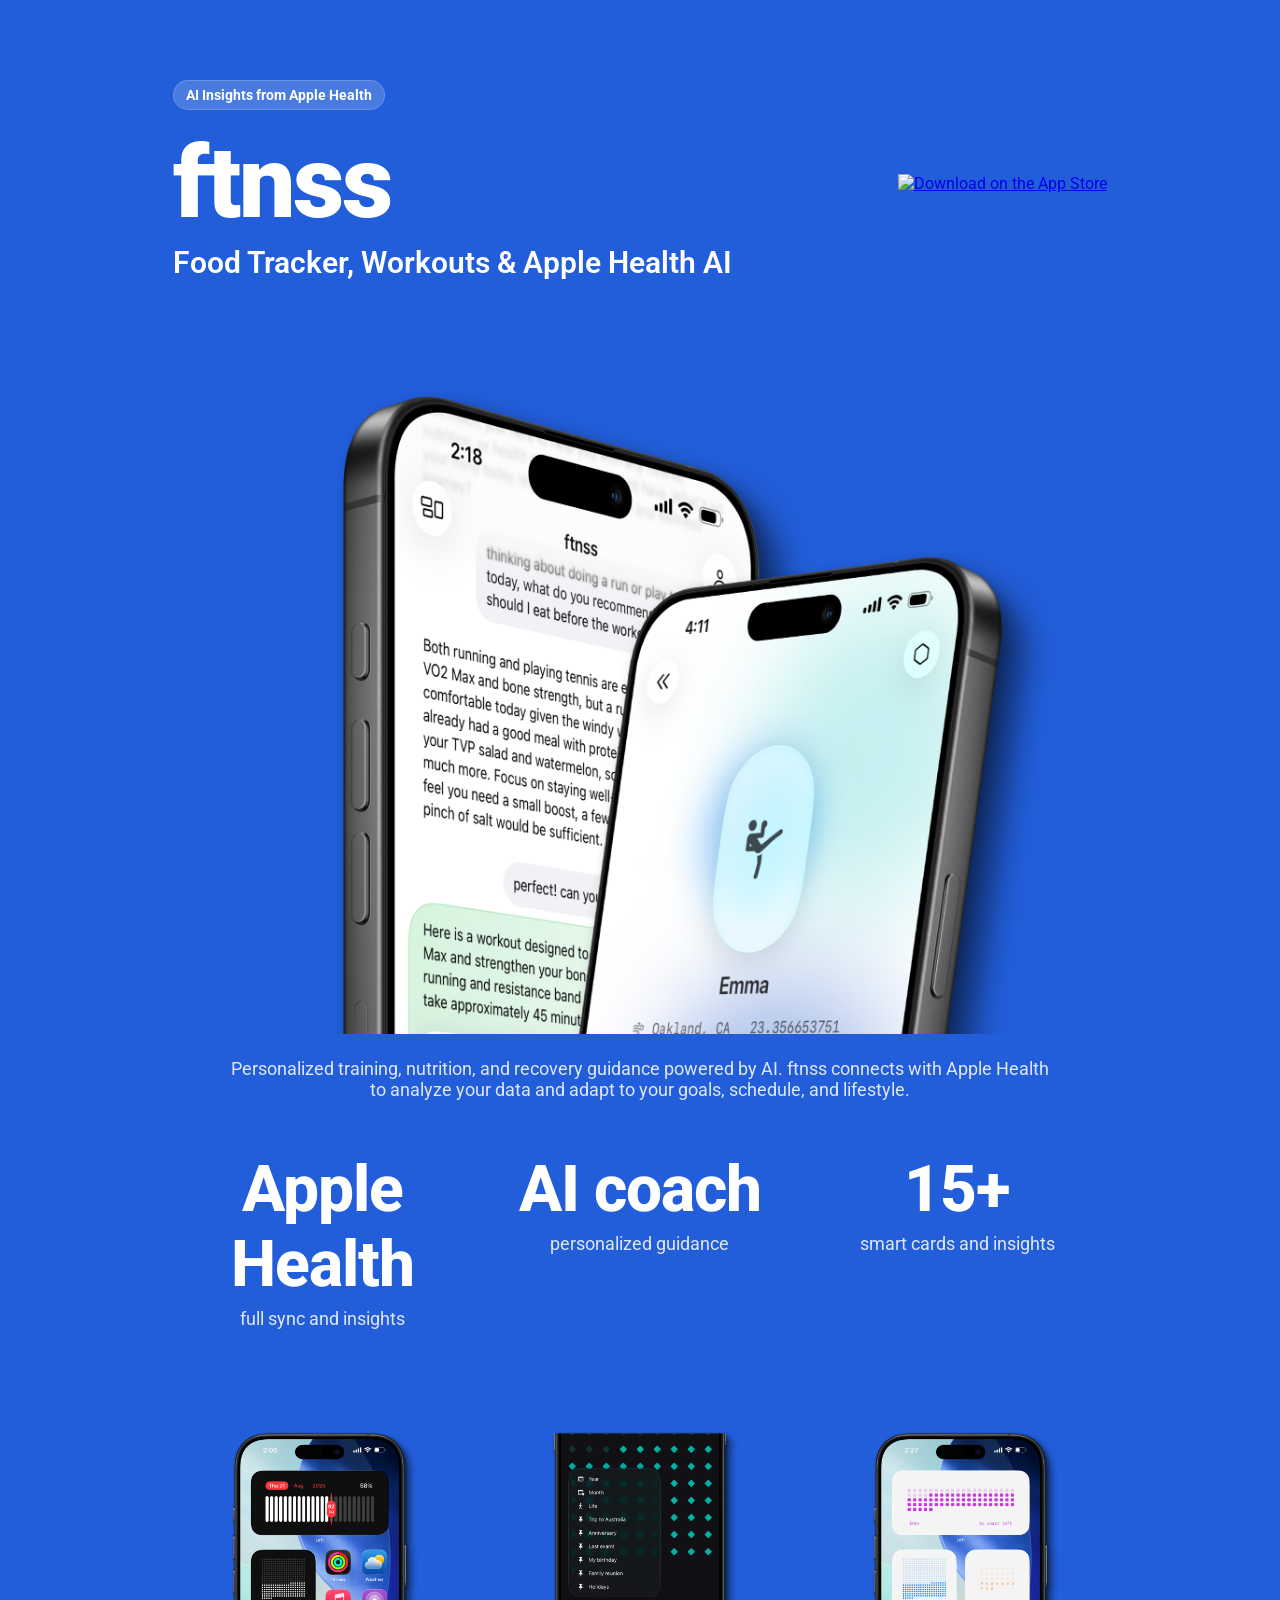
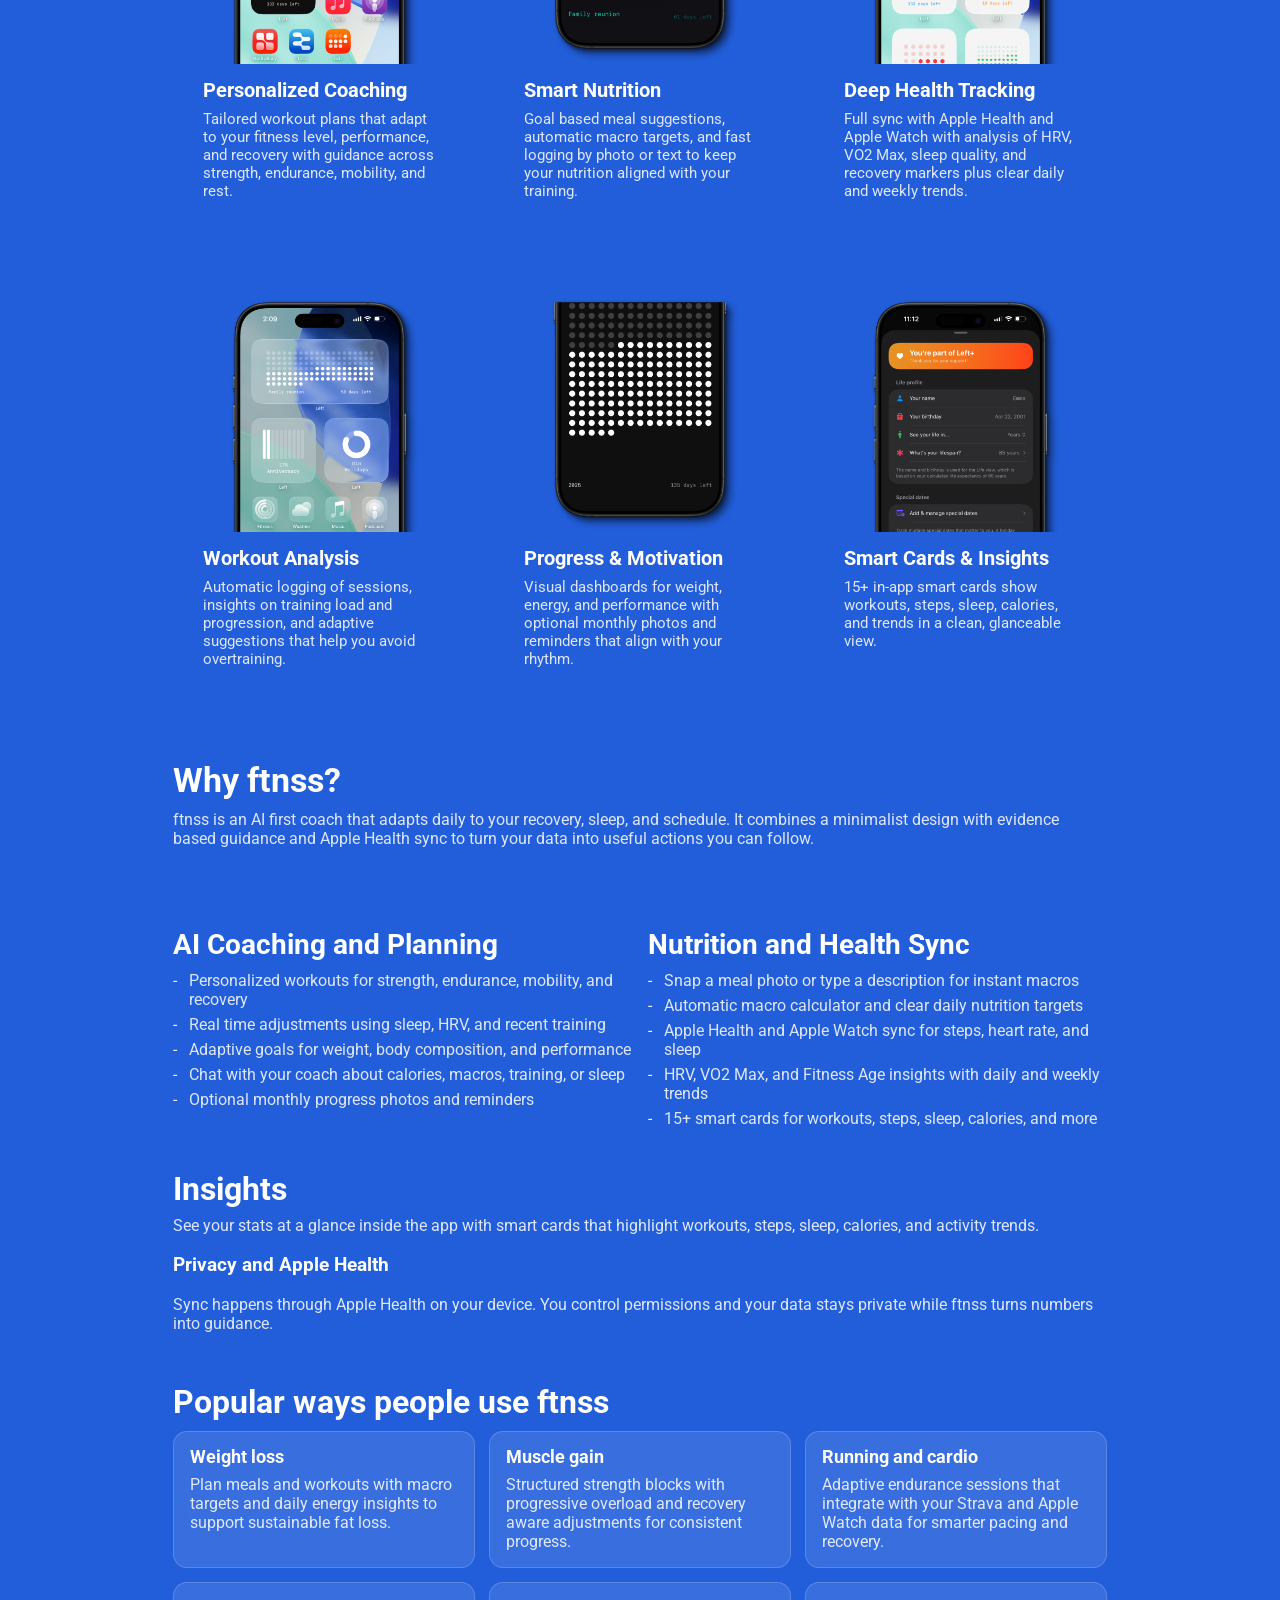
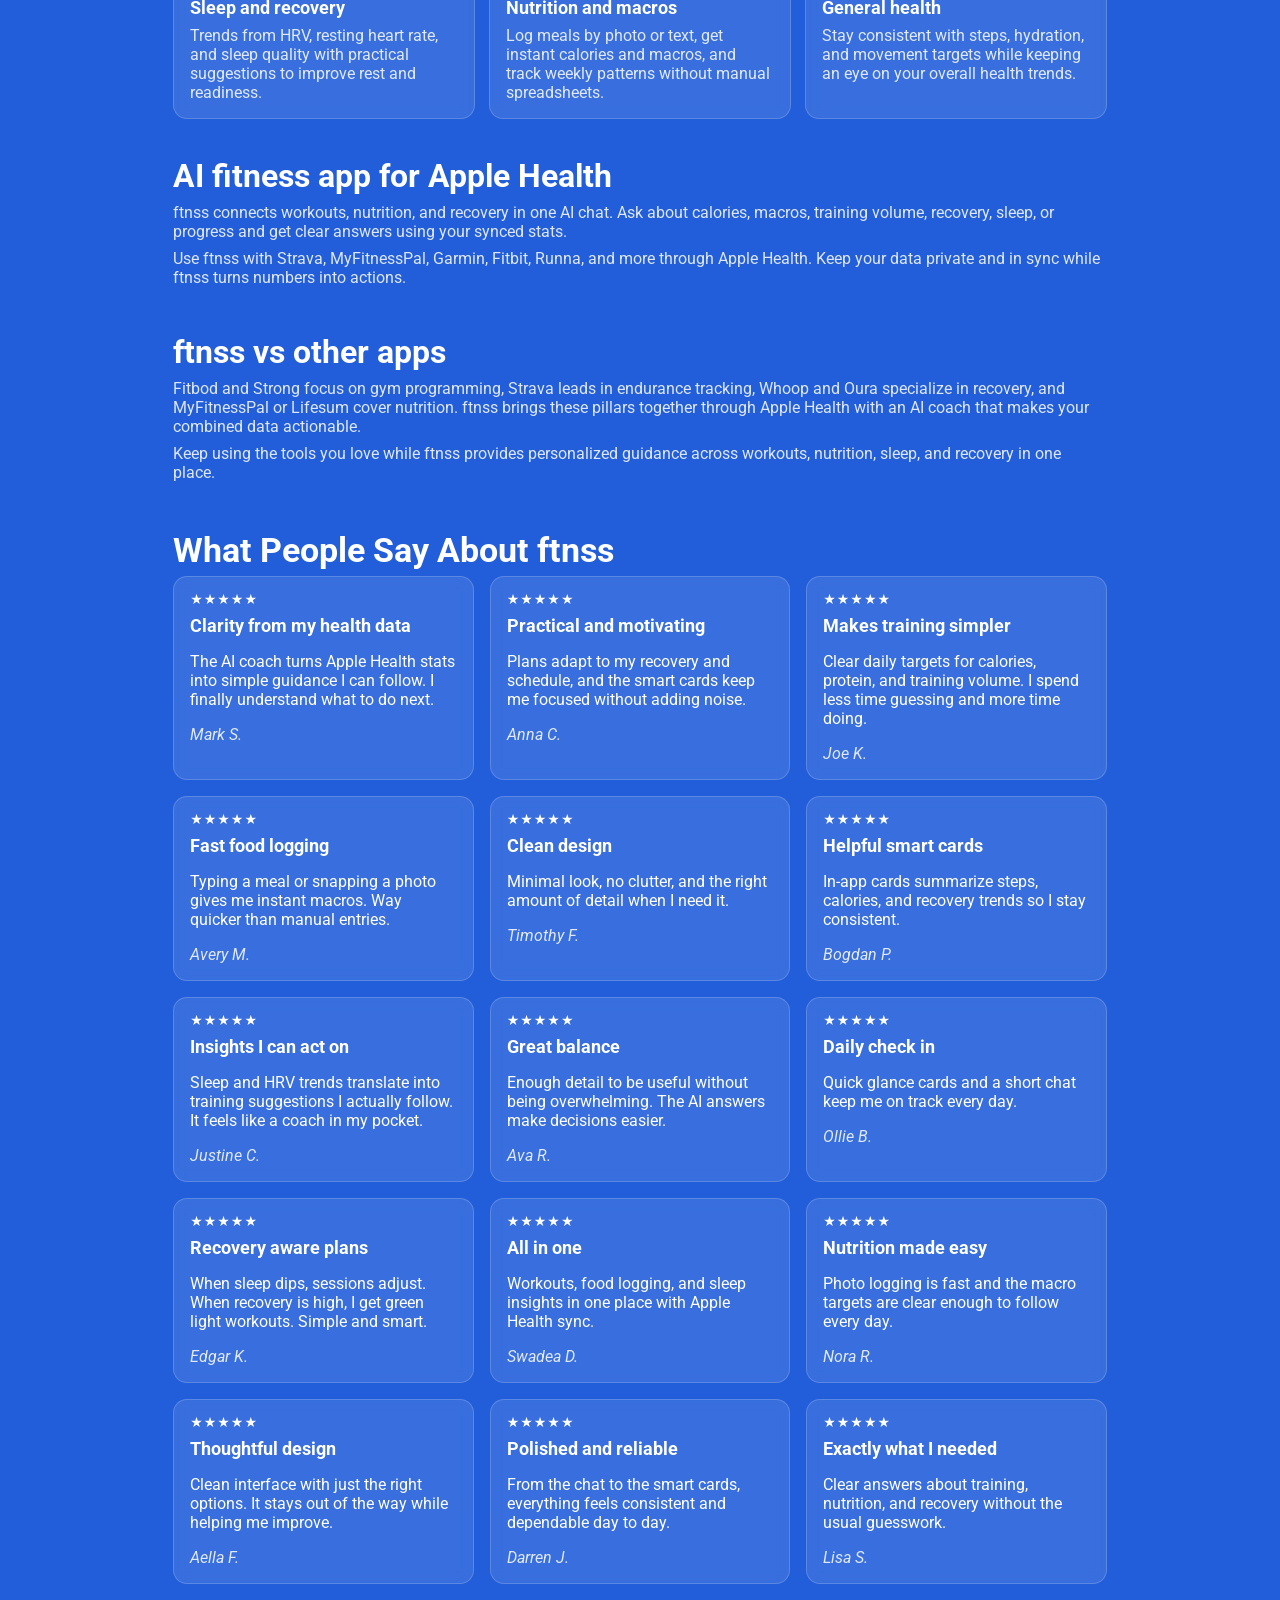
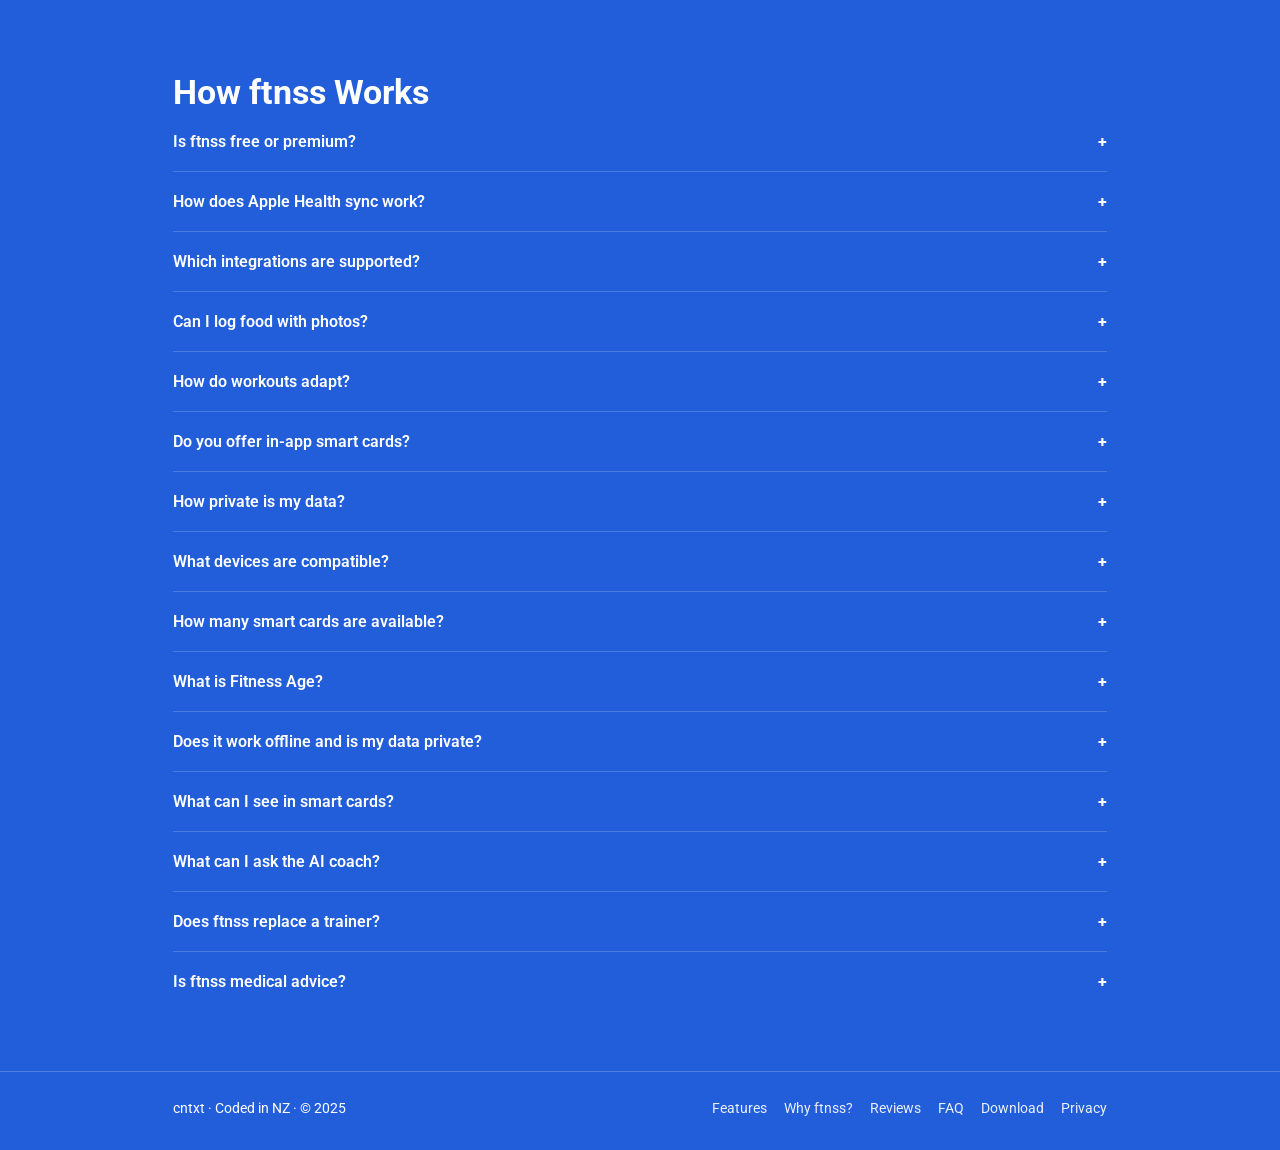
==== commit 98529f37: "fff" ====
--- a/index.html
+++ b/index.html
@@ -3,31 +3,31 @@
   <head>
     <meta charset="utf-8" />
     <meta name="viewport" content="width=device-width, initial-scale=1, viewport-fit=cover" />
-    <title>Left – Widgets for Time Left</title>
-    <meta name="description" content="Left transforms how you see time with elegant, customizable countdown, time left, year progress, and life widgets. Ready for iOS 26 with widgets that include a refined glass effect. Track birthdays, vacations, milestones, and more on your iPhone’s Home Screen, Lock Screen, and StandBy." />
+    <title>ftnss | AI Fitness Coach</title>
+    <meta name="description" content="Personalized training, nutrition, and recovery guidance powered by AI. Syncs with Apple Health to analyze HRV, VO2 Max, sleep, and activity, then adapts workouts, meals, and insights to your goals." />
 
     <!-- Smart App Banner (iOS Safari) -->
     <meta name="apple-itunes-app" content="app-id=6740155884, app-argument=https://apps.apple.com/us/app/left-widgets-for-time-left/id6740155884" />
 
     <!-- Theme/UI colors for iOS Safari and Android Chrome -->
-    <meta name="theme-color" content="#FF6B24" />
-    <meta name="theme-color" content="#FF6B24" media="(prefers-color-scheme: light)" />
+    <meta name="theme-color" content="#225EDA" />
+    <meta name="theme-color" content="#225EDA" media="(prefers-color-scheme: light)" />
     <meta name="theme-color" content="#131415" media="(prefers-color-scheme: dark)" />
     <meta name="color-scheme" content="light dark" />
     <meta name="apple-mobile-web-app-capable" content="yes" />
     <meta name="apple-mobile-web-app-status-bar-style" content="black-translucent" />
 
     <!-- Open Graph / Twitter (basic) -->
-    <meta property="og:title" content="Left – Widgets for Time Left — Ready for iOS 26" />
-    <meta property="og:description" content="Elegant countdown, time left, and year progress widgets – birthdays, vacations, milestones, and more. Track your time left and make every moment count." />
+    <meta property="og:title" content="ftnss | AI Health Insights and Coach" />
+    <meta property="og:description" content="Chat with your Apple Health data. Plan workouts, log food, count macros, and monitor sleep, recovery, and progress with customizable insights." />
     <meta property="og:type" content="website" />
-    <meta property="og:image" content="images/left-hero.webp" />
+    <meta property="og:image" content="images/ftnss-hero.webp" />
     <meta name="twitter:card" content="summary_large_image" />
-    <meta property="og:site_name" content="Left" />
-    <meta name="twitter:title" content="Left – Widgets for Time Left — Ready for iOS 26" />
-    <meta name="twitter:description" content="Elegant countdown and life widgets – birthdays, vacations, milestones, and more. Track your time left and make every moment count." />
-    <meta name="twitter:image" content="images/left-hero.webp" />
-    <meta name="keywords" content="time left, timeleft, left widgets, left time, time remaining, time lost, time save, time saved, time viewer, time teller, stopwatch, hours tracker, hour tracker, interval timer, timer, pomodoro timer, study timer, countdown, countdown timer, day countdown, days countdown, countdown app, countdown widget, countdown widget free, free countdown widgets, countdown app free, birthday countdown, wedding countdown, vacation countdown, retirement countdown, christmas countdown, halloween countdown, event countdown, life countdown, memento mori, stoic, stoicism, year progress, life in weeks, pretty progress alternative, countdown widget iPhone, iOS 26, Ready for iOS 26, iOS 26 widgets, widgets with glass effect, glass effect widgets" />
+    <meta property="og:site_name" content="ftnss" />
+    <meta name="twitter:title" content="ftnss | AI Health Insights and Coach" />
+    <meta name="twitter:description" content="Chat with your Apple Health data. Plan workouts, log food, count macros, and monitor sleep, recovery, and progress with customizable insights." />
+    <meta name="twitter:image" content="images/ftnss-hero.webp" />
+    <meta name="keywords" content="apple health, ai fitness, ai coach, ai assistant, calorie counter, food tracker, workout planner, nutrition tracker, apple watch, strava, runna, myfitnesspal, fitbit, garmin, workout tracker, sleep tracker, macros tracker, fitness tracker, running tracker, gym workouts, strength training, training plan, diet tracker, meal planner, calorie log, exercise log, recovery tracker, heart rate monitor, step counter, wellness tracker, habit tracker, body stats, workout logger, gym progress, endurance training, cardio tracker, workout analysis, sleep analysis, recovery insights, personalized workouts, health monitor, activity sync, ai calorie tracker, ai nutrition, sports tracker, daily progress, gym coach, lifestyle tracker, fitness app, health insights" />
 
     <!-- Canonical + icons -->
     <link rel="canonical" href="" id="canonical-link" />
@@ -40,7 +40,7 @@
     <!-- Optional explicit Android icons (also covered by manifest) -->
     <link rel="icon" sizes="192x192" href="favicon/android-chrome-192x192.png" />
     <link rel="icon" sizes="512x512" href="favicon/android-chrome-512x512.png" />
-    <link rel="preload" as="image" href="images/left-hero.webp" />
+    <link rel="preload" as="image" href="images/ftnss-hero.webp" />
     <meta name="robots" content="index,follow" />
 
     <!-- Fonts: Roboto and Ubuntu -->
@@ -75,113 +75,63 @@
       "@context": "https://schema.org",
       "@type": "FAQPage",
       "mainEntity": [
-        {
-          "@type": "Question",
-          "name": "Are widgets free, or do I need to upgrade?",
-          "acceptedAnswer": {"@type": "Answer", "text": "Left is free for most of the features and widgets. Only special dates and a custom lifespan are not free. Unlock everything with a one‑time, pay‑what‑you‑want purchase, choose from three prices and get the full app regardless of what you pay."}
-        },
-        {
-          "@type": "Question",
-          "name": "How do I add a widget to my iPhone’s Home Screen?",
-          "acceptedAnswer": {"@type": "Answer", "text": "Touch and hold the Home Screen, tap +, search for Left, pick a style and size, tap Add Widget, then long‑press to Edit Widget and configure it."}
-        },
-        {
-          "@type": "Question",
-          "name": "How do I add a widget to the Lock Screen?",
-          "acceptedAnswer": {"@type": "Answer", "text": "Touch and hold the Lock Screen, tap Customize, tap the widget area, choose Left, and select a widget type. StandBy widgets are added from the same flow."}
-        },
-        {
-          "@type": "Question",
-          "name": "What is a Year Progress widget?",
-          "acceptedAnswer": {"@type": "Answer", "text": "A Year Progress widget shows how much of the current year has passed or is left. It’s ideal for planning and reviews."}
-        },
-        {
-          "@type": "Question",
-          "name": "Is Left a time left app?",
-          "acceptedAnswer": {"@type": "Answer", "text": "Yes. Left visualizes time left for days, weeks, months, years, and your lifetime, plus event countdowns."}
-        },
-        {
-          "@type": "Question",
-          "name": "How do I add a countdown widget on iPhone?",
-          "acceptedAnswer": {"@type": "Answer", "text": "On the Home Screen, touch and hold to jiggle, tap +, search for Left, choose Countdown, tap Add Widget, then long‑press the widget to Edit Widget and set your event."}
-        },
-        {
-          "@type": "Question",
-          "name": "Is Left a Pretty Progress alternative?",
-          "acceptedAnswer": {"@type": "Answer", "text": "Left offers elegant countdown, time left, and year progress widgets with a one‑time pay‑what‑you‑want unlock, no subscriptions."}
-        },
-        {
-          "@type": "Question",
-          "name": "How many widget types are available?",
-          "acceptedAnswer": {"@type": "Answer", "text": "Over 15 styles across multiple sizes, with six color themes and a range of symbols. Every widget is fully customizable."}
-        },
-        {
-          "@type": "Question",
-          "name": "What devices are compatible?",
-          "acceptedAnswer": {"@type": "Answer", "text": "Left is compatible with iOS 18 or newver versions. Left is ready for iOS 26 and works on all compatible iPhones. Widgets are also available on iPad and Mac."}
-        },
-        {
-          "@type": "Question",
-          "name": "Is Left ready for iOS 26?",
-          "acceptedAnswer": {"@type": "Answer", "text": "Yes, Left is fully compatible and ready for iOS 26, including Home Screen, Lock Screen, and StandBy widgets."}
-        },
-        {
-          "@type": "Question",
-          "name": "Do you support widgets with a glass effect?",
-          "acceptedAnswer": {"@type": "Answer", "text": "Absolutely. Left includes widget styles with a refined glass effect that blends with your wallpaper, perfect for iOS 26 setups."}
-        },
-        {
-          "@type": "Question",
-          "name": "How is life expectancy calculated?",
-          "acceptedAnswer": {"@type": "Answer", "text": "Estimated using Apple Intelligence and multiple factors including age, gender, activity, sleep, country of birth, and more."}
-        }
+        {"@type":"Question","name":"Is ftnss free or premium?","acceptedAnswer":{"@type":"Answer","text":"ftnss includes free features for workouts, nutrition logging, and health insights. Advanced coaching and deeper analytics are available with a premium plan."}},
+        {"@type":"Question","name":"How does Apple Health sync work?","acceptedAnswer":{"@type":"Answer","text":"ftnss reads your Apple Health data on device to provide insights. Sync includes activity, workouts, sleep, heart rate, HRV, VO2 Max, and more when available."}},
+        {"@type":"Question","name":"Which integrations are supported?","acceptedAnswer":{"@type":"Answer","text":"Data from apps like Strava, Garmin, Fitbit, Runna, and MyFitnessPal can flow into Apple Health. ftnss uses that data to power AI answers and plans."}},
+        {"@type":"Question","name":"Can I log food with photos?","acceptedAnswer":{"@type":"Answer","text":"Yes. Snap a photo or type a description and ftnss estimates calories and macros, then tracks your nutrition history with daily targets."}},
+        {"@type":"Question","name":"What is Fitness Age?","acceptedAnswer":{"@type":"Answer","text":"An estimate that compares your cardiorespiratory fitness and recovery markers to norms using metrics like HRV, VO2 Max, resting heart rate, sleep, and activity trends."}},
+        {"@type":"Question","name":"How do workouts adapt?","acceptedAnswer":{"@type":"Answer","text":"Plans adjust to your recent training load, recovery, sleep, and schedule. ftnss suggests sessions and intensity to progress without overtraining."}},
+        {"@type":"Question","name":"Do you offer in-app smart cards?","acceptedAnswer":{"@type":"Answer","text":"Yes. ftnss includes in-app smart cards that summarize workouts, steps, calories, sleep, and trends. Over 15 views are available."}},
+        {"@type":"Question","name":"Is my data private?","acceptedAnswer":{"@type":"Answer","text":"Your health data stays on your device and syncs through Apple Health. You control permissions at any time in Apple Health settings."}},
+        {"@type":"Question","name":"Does ftnss replace a trainer?","acceptedAnswer":{"@type":"Answer","text":"ftnss offers personalized guidance powered by AI and your data. It complements your routine and can be used alongside a coach."}},
+        {"@type":"Question","name":"Which devices are supported?","acceptedAnswer":{"@type":"Answer","text":"ftnss is available on iOS and works with Apple Health and Apple Watch."}}
       ]
     }
     </script>
 
-    <!-- Schema.org: App + FAQ structured data -->
+    <!-- Schema.org: App + Website structured data (ftnss) -->
     <script type="application/ld+json">
     {
       "@context": "https://schema.org",
       "@type": "WebSite",
-      "name": "Left",
+      "name": "ftnss",
       "url": "",
       "about": {
         "@type": "MobileApplication",
-        "name": "Left – Widgets for Time Left",
-        "applicationCategory": "UtilitiesApplication",
+        "name": "ftnss | AI Fitness Coach",
+        "applicationCategory": "HealthApplication",
         "operatingSystem": "iOS",
         "downloadUrl": "https://apps.apple.com/us/app/left-widgets-for-time-left/id6740155884",
         "offers": {"@type": "Offer", "price": "0", "priceCurrency": "USD"},
-        "description": "Left transforms how you see time with elegant, customizable countdown and life widgets."
+        "description": "Personalized training, nutrition, and recovery guidance powered by AI with Apple Health sync and private on device data handling."
       }
     }
     </script>
     
-    <!-- SoftwareApplication structured data to highlight iOS 26 readiness -->
+    <!-- SoftwareApplication structured data (ftnss) -->
     <script type="application/ld+json">
     {
       "@context": "https://schema.org",
       "@type": "SoftwareApplication",
-      "name": "Left – Widgets for Time Left",
-      "applicationCategory": "UtilitiesApplication",
-      "operatingSystem": "iOS 26",
+      "name": "ftnss | AI Fitness Coach",
+      "applicationCategory": "HealthApplication",
+      "operatingSystem": "iOS",
       "offers": {"@type": "Offer", "price": "0", "priceCurrency": "USD"},
       "downloadUrl": "https://apps.apple.com/us/app/left-widgets-for-time-left/id6740155884",
-      "description": "iOS 26-ready countdown, time left, and year progress widgets with an optional glass effect style that blends with your wallpaper."
+      "description": "AI coach that connects to Apple Health to deliver personalized workouts, nutrition guidance, sleep and recovery insights, and customizable in-app insights."
     }
     </script>
   </head>
   <body>
     <nav class="top-nav" aria-label="Primary">
       <div class="container nav-inner">
-        <a href="#" class="brand" aria-label="Left home">Left</a>
-        <a class="btn download-btn" href="https://apps.apple.com/us/app/left-widgets-for-time-left/id6740155884?itscg=30200&itsct=apps_box_badge&mttnsubad=6740155884" target="_blank" rel="noopener">Get Left free</a>
+        <a href="#" class="brand" aria-label="ftnss home">ftnss</a>
+        <a class="btn download-btn" href="https://apps.apple.com/us/app/left-widgets-for-time-left/id6740155884?itscg=30200&itsct=apps_box_badge&mttnsubad=6740155884" target="_blank" rel="noopener">Get ftnss</a>
       </div>
     </nav>
 
     <!-- Floating App Store badge (shows at bottom until scroll) -->
-    <div class="appstore-floater" aria-label="Download Left on the App Store">
+    <div class="appstore-floater" aria-label="Download ftnss on the App Store">
       <a href="https://apps.apple.com/us/app/left-widgets-for-time-left/id6740155884?itscg=30200&itsct=apps_box_badge&mttnsubad=6740155884" target="_blank" rel="noopener" aria-label="Download on the App Store">
         <img src="https://toolbox.marketingtools.apple.com/api/v2/badges/download-on-the-app-store/black/en-us?releaseDate=1736726400" alt="Download on the App Store" />
       </a>
@@ -190,9 +140,9 @@
       <div class="container">
         <div class="hero-head">
           <div class="hero-titles">
-            <p class="ios-badge" aria-label="Ready for iOS 26"><span class="ios-badge-text">Ready for iOS 26</span></p>
-            <h1 class="app-title">Left</h1>
-            <p class="app-subtitle">Countdowns &amp; Widgets for Time Left</p>
+            <p class="ios-badge" aria-label="AI Insights from Apple Health"><span class="ios-badge-text">AI Insights from Apple Health</span></p>
+            <h1 class="app-title">ftnss</h1>
+            <p class="app-subtitle">Food Tracker, Workouts &amp; Apple Health AI</p>
           </div>
           <div class="cta cta-desktop">
             <!-- App Store badge (provided) -->
@@ -202,7 +152,7 @@
           </div>
         </div>
 
-        <img src="images/left-hero.webp" alt="Left app hero showing elegant time widgets" class="hero-image" fetchpriority="high" decoding="async" />
+        <img src="images/ftnss-hero.webp" alt="ftnss app hero with Apple Health insights" class="hero-image" fetchpriority="high" decoding="async" />
 
         <div class="cta cta-mobile">
           <!-- App Store badge (provided) -->
@@ -212,7 +162,7 @@
         </div>
 
         <p class="hero-blurb">
-          Elegant countdown and widgets for time left. Track your life, year, month, or special dates like birthdays, vacations, milestones, and more. Track your time left and make every moment count.
+          Personalized training, nutrition, and recovery guidance powered by AI. ftnss connects with Apple Health to analyze your data and adapt to your goals, schedule, and lifestyle.
         </p>
       </div>
     </header>
@@ -221,16 +171,16 @@
       <section class="stats container" aria-label="Highlights">
         <div class="stats-grid">
           <div class="stat">
-            <div class="stat-value">3000+</div>
-            <div class="stat-label">different widget combinations</div>
+            <div class="stat-value">Apple Health</div>
+            <div class="stat-label">full sync and insights</div>
           </div>
           <div class="stat">
-            <div class="stat-value">100k+</div>
-            <div class="stat-label">users around the world</div>
+            <div class="stat-value">AI coach</div>
+            <div class="stat-label">personalized guidance</div>
           </div>
           <div class="stat">
-            <div class="stat-value">240k+</div>
-            <div class="stat-label">special dates tracked</div>
+            <div class="stat-value">15+</div>
+            <div class="stat-label">smart cards and insights</div>
           </div>
         </div>
       </section>
@@ -242,44 +192,44 @@
         <div class="features-grid">
           <!-- Feature 1 -->
           <article class="feature-card">
-            <img src="images/left-features-1.webp" alt="Countdown widgets example" loading="lazy" />
-            <h3>Visualize Your Time</h3>
-            <p>Widgets for countdowns, life progress, days, weeks, months, and years with beautiful layouts.</p>
+            <img src="images/ftnss-features-1.webp" alt="Personalized coaching for workouts and recovery" loading="lazy" />
+            <h3>Personalized Coaching</h3>
+            <p>Tailored workout plans that adapt to your fitness level, performance, and recovery with guidance across strength, endurance, mobility, and rest.</p>
           </article>
 
           <!-- Feature 2 -->
           <article class="feature-card">
-            <img src="images/left-features-2.webp" alt="Widget styles: dots, stars, hearts, hexagons" loading="lazy" />
-            <h3>Unique Styles</h3>
-            <p>Choose from dots, stars, hearts, hexagons and more to match your vibe. Change the background or use a glass effect to match your wallpaper.</p>
+            <img src="images/ftnss-features-2.webp" alt="Nutrition guidance with macros and meal ideas" loading="lazy" />
+            <h3>Smart Nutrition</h3>
+            <p>Goal based meal suggestions, automatic macro targets, and fast logging by photo or text to keep your nutrition aligned with your training.</p>
           </article>
 
           <!-- Feature 3 -->
           <article class="feature-card">
-            <img src="images/left-features-3.webp" alt="Track birthdays, vacations, weddings" loading="lazy" />
-            <h3>Track What Matters</h3>
-            <p>Birthdays, holidays, vacations, weddings, and more custom dates. Set up to ten different special dates and visualise the time left with multiple widget options all at a glance.</p>
+            <img src="images/ftnss-features-3.webp" alt="Deep health tracking and analysis" loading="lazy" />
+            <h3>Deep Health Tracking</h3>
+            <p>Full sync with Apple Health and Apple Watch with analysis of HRV, VO2 Max, sleep quality, and recovery markers plus clear daily and weekly trends.</p>
           </article>
 
           <!-- Feature 4 -->
           <article class="feature-card">
-            <img src="images/left-features-4.webp" alt="Interactive widgets on Home Screen, Lock Screen, and StandBy" loading="lazy" />
-            <h3>Customizable Widgets</h3>
-            <p>Home Screen, Lock Screen, and StandBy widgets designed to be clear and useful. You can also add widgets on iPad and Mac!</p>
+            <img src="images/ftnss-features-4.webp" alt="Workout analysis with adaptive suggestions" loading="lazy" />
+            <h3>Workout Analysis</h3>
+            <p>Automatic logging of sessions, insights on training load and progression, and adaptive suggestions that help you avoid overtraining.</p>
           </article>
 
           <!-- Feature 5 -->
           <article class="feature-card">
-            <img src="images/left-features-5.webp" alt="Minimal design focusing on time" loading="lazy" />
-            <h3>Minimal & Beautiful</h3>
-            <p>A calm, focused design that keeps your attention on what matters most, your time left.</p>
+            <img src="images/ftnss-features-5.webp" alt="Progress dashboards and motivation" loading="lazy" />
+            <h3>Progress &amp; Motivation</h3>
+            <p>Visual dashboards for weight, energy, and performance with optional monthly photos and reminders that align with your rhythm.</p>
           </article>
 
           <!-- Feature 6 -->
           <article class="feature-card">
-            <img src="images/left-features-6.webp" alt="Memento mori and productivity timers" loading="lazy" />
-            <h3>Countdowns & Life</h3>
-            <p>Memento mori and stoic-inspired time-left life widgets. Calculate inside the app your life expectancy and see your time left in weeks, months, years, and more.</p>
+            <img src="images/ftnss-features-6.webp" alt="Smart cards and insights inside the app" loading="lazy" />
+            <h3>Smart Cards &amp; Insights</h3>
+            <p>15+ in-app smart cards show workouts, steps, sleep, calories, and trends in a clean, glanceable view.</p>
           </article>
         </div>
       </section>
@@ -287,109 +237,109 @@
       
 
       <section id="why" class="why container">
-        <h2>Why Left?</h2>
+        <h2>Why ftnss?</h2>
         <p>
-          Unlike generic countdown apps, Left is widget-first and one time purchase, no subscriptions. With over 15 unique styles and full customization, it’s the most elegant way to keep track of your time, your goals, and your life. Download Left today and see your time in a whole new way.
-        </p>
-      </section>
-
-      <section class="aso-highlights container" aria-label="Widgets and timers overview">
+          ftnss is an AI first coach that adapts daily to your recovery, sleep, and schedule. It combines a minimalist design with evidence based guidance and Apple Health sync to turn your data into useful actions you can follow.
+        </p>
+      </section>
+
+      <section class="aso-highlights container" aria-label="AI fitness and health overview">
         <div class="aso-grid">
           <div class="aso-col">
-            <h2>Visualize Your Time</h2>
+            <h2>AI Coaching and Planning</h2>
             <ul class="checklist">
-              <li>Widgets for <strong>countdowns</strong>, <strong>life progress</strong>, days, weeks, months, years</li>
-              <li>Choose from dots, stars, hearts, hexagons, words or more symbols</li>
-              <li>Track birthdays, holidays, vacations, weddings, and special dates</li>
-              <li>Interactive Home Screen, Lock Screen, and StandBy widgets</li>
-              <li>Minimal, beautiful design that focuses on what matters</li>
+              <li>Personalized workouts for strength, endurance, mobility, and recovery</li>
+              <li>Real time adjustments using sleep, HRV, and recent training</li>
+              <li>Adaptive goals for weight, body composition, and performance</li>
+              <li>Chat with your coach about calories, macros, training, or sleep</li>
+              <li>Optional monthly progress photos and reminders</li>
             </ul>
           </div>
           <div class="aso-col">
-            <h2>Countdown &amp; Life Widgets</h2>
+            <h2>Nutrition and Health Sync</h2>
             <ul class="checklist">
-              <li><strong>Countdown timers</strong> for events, birthdays, vacations, retirement, Christmas</li>
-              <li>Memento mori and stoic‑inspired <strong>time left</strong> widgets</li>
-              <li><strong>Interval</strong> and dynamic time left widgets for focus</li>
-              <li>Track progress of habits, milestones, or your lifetime</li>
-              <li>Notifications for important moments and deadlines</li>
+              <li>Snap a meal photo or type a description for instant macros</li>
+              <li>Automatic macro calculator and clear daily nutrition targets</li>
+              <li>Apple Health and Apple Watch sync for steps, heart rate, and sleep</li>
+              <li>HRV, VO2 Max, and Fitness Age insights with daily and weekly trends</li>
+              <li>15+ smart cards for workouts, steps, sleep, calories, and more</li>
             </ul>
           </div>
         </div>
       </section>
 
-      <!-- iOS 26 compatibility + glass effect section for SEO and clarity -->
-      <section id="ios-26" class="seo-intro container" aria-label="Ready for iOS 26">
-        <h2>Ready for iOS 26</h2>
+      <!-- Insights and privacy section for SEO and clarity -->
+      <section id="ios-26" class="seo-intro container" aria-label="Insights and privacy">
+        <h2>Insights</h2>
         <p>
-          Left is fully compatible with <strong>iOS 26</strong>. Keep your <strong>countdowns</strong>, <strong>time left</strong>, and <strong>year progress</strong> front and center with interactive widgets on the Home Screen, Lock Screen, and StandBy.
-        </p>
-        <h3 id="glass-effect-widgets">Widgets with Glass Effect</h3>
+          See your stats at a glance inside the app with smart cards that highlight workouts, steps, sleep, calories, and activity trends.
+        </p>
+        <h3 id="glass-effect-widgets">Privacy and Apple Health</h3>
         <p>
-          Prefer a translucent look? Left includes the option for all the <strong>widgets to be with a glass effect</strong> that subtly blur and tint to match your wallpaper, creating a calm, premium feel that fits perfectly with <strong>iOS 26</strong>.
-        </p>
-      </section>
-
-      <section class="use-cases container" aria-label="Use cases for countdown and time left widgets">
-        <h2>Popular ways people use Left</h2>
+          Sync happens through Apple Health on your device. You control permissions and your data stays private while ftnss turns numbers into guidance.
+        </p>
+      </section>
+
+      <section class="use-cases container" aria-label="Use cases for AI fitness coaching">
+        <h2>Popular ways people use ftnss</h2>
         <div class="use-cases-grid">
           <article>
-            <h3>Year progress</h3>
-            <p>See how far through the year you are with a clean <strong>year progress widget</strong>,great for planning, reporting, or simply staying mindful.</p>
+            <h3>Weight loss</h3>
+            <p>Plan meals and workouts with macro targets and daily energy insights to support sustainable fat loss.</p>
           </article>
           <article>
-            <h3>Time left today, this week or month</h3>
-            <p>Glanceable <strong>time‑left widgets</strong> for the current day, week or month helps you pace work and avoid last‑minute rushes.</p>
+            <h3>Muscle gain</h3>
+            <p>Structured strength blocks with progressive overload and recovery aware adjustments for consistent progress.</p>
           </article>
           <article>
-            <h3>Countdowns for goals and events</h3>
-            <p>Trips, weddings, product launches, exams, or personal goals, <strong>countdown widgets</strong> keep motivation high.</p>
+            <h3>Running and cardio</h3>
+            <p>Adaptive endurance sessions that integrate with your Strava and Apple Watch data for smarter pacing and recovery.</p>
           </article>
           <article>
-            <h3>Life in weeks</h3>
-            <p>Visualize your lifetime in weeks, months or years to focus on what matters. A calm, stoic view that many users check daily.</p>
+            <h3>Sleep and recovery</h3>
+            <p>Trends from HRV, resting heart rate, and sleep quality with practical suggestions to improve rest and readiness.</p>
           </article>
           <article>
-            <h3>Habits and milestones</h3>
-            <p>Track <em>days since</em> or <em>days left</em> for habits and streaks. Simple, flexible, and motivational.</p>
+            <h3>Nutrition and macros</h3>
+            <p>Log meals by photo or text, get instant calories and macros, and track weekly patterns without manual spreadsheets.</p>
           </article>
           <article>
-            <h3>Focus timers</h3>
-            <p>Interval and dynamic time left widgets that look right at home on your iPhone’s Home Screen.</p>
-          </article>
-        </div>
-      </section>
-
-      <section class="seo-intro container" aria-label="Countdown and year progress widgets">
-        <h2>Countdown, Time Left, and Year Progress widgets</h2>
+            <h3>General health</h3>
+            <p>Stay consistent with steps, hydration, and movement targets while keeping an eye on your overall health trends.</p>
+          </article>
+        </div>
+      </section>
+
+      <section class="seo-intro container" aria-label="AI fitness app for Apple Health">
+        <h2>AI fitness app for Apple Health</h2>
         <p>
-          Left is a widget‑first alternative for people who love seeing their <strong>time left</strong>, <strong>year progress</strong>, and <strong>countdowns</strong> at a glance. Create elegant widgets for birthdays, trips, habits, and your entire life in weeks, months or years. Fully customizable and built for the Home Screen, Lock Screen, and StandBy.
+          ftnss connects workouts, nutrition, and recovery in one AI chat. Ask about calories, macros, training volume, recovery, sleep, or progress and get clear answers using your synced stats.
         </p>
         <p>
-          If you’ve looked at apps like Pretty Progress, Left gives you the same clarity with a minimal design and powerful customization with one time purchase, no subscriptions. Choose symbols, colors, and layouts to match your style and keep your goals front and center.
-        </p>
-      </section>
-
-      <section id="alternatives" class="alternatives container" aria-label="Alternatives to countdown apps">
-        <h2>Left as a Pretty Progress alternative</h2>
+          Use ftnss with Strava, MyFitnessPal, Garmin, Fitbit, Runna, and more through Apple Health. Keep your data private and in sync while ftnss turns numbers into actions.
+        </p>
+      </section>
+
+      <section id="alternatives" class="alternatives container" aria-label="Alternatives to fitness apps">
+        <h2>ftnss vs other apps</h2>
         <p>
-          Looking for a <strong>Pretty Progress alternative</strong> or a <strong>countdown widget for iPhone</strong>? Left focuses on elegant <strong>time left</strong> and <strong>year progress</strong> widgets with full customization and a simple, one‑time pay‑what‑you‑want unlock. No subscriptions.
+          Fitbod and Strong focus on gym programming, Strava leads in endurance tracking, Whoop and Oura specialize in recovery, and MyFitnessPal or Lifesum cover nutrition. ftnss brings these pillars together through Apple Health with an AI coach that makes your combined data actionable.
         </p>
         <p>
-          If you want minimal design, fast widgets, and complete control over styles, symbols, and colors, Left is a great choice for Home Screen, Lock Screen, and StandBy setups.
+          Keep using the tools you love while ftnss provides personalized guidance across workouts, nutrition, sleep, and recovery in one place.
         </p>
       </section>
 
       <section id="reviews" class="reviews container" aria-label="User reviews">
-        <h2>What People Say About Left</h2>
+        <h2>What People Say About ftnss</h2>
 
         <div class="reviews-grid">
 
           <article class="review-card">
             <div class="stars" aria-hidden="true">★★★★★</div>
-            <h3 class="review-title">One of the best apps I bought</h3>
-            <p>100% worth it! Bonus for probably the fairest pricing model out there! It's rare nowadays to find a great app that only requires one time payment. Kudos to the developers! It has helped me keep track of important dates and time in my life in a creative way.            </p>
-            <p class="reviewer"><em>– Mark S.</em></p>
+            <h3 class="review-title">Clarity from my health data</h3>
+            <p>The AI coach turns Apple Health stats into simple guidance I can follow. I finally understand what to do next.</p>
+            <p class="reviewer"><em>Mark S.</em></p>
           </article>
 
 
@@ -397,229 +347,210 @@
 
           <article class="review-card">
             <div class="stars" aria-hidden="true">★★★★★</div>
-            <h3 class="review-title">The most beautiful app</h3>
-            <p>I was looking for an app like this for a long time, but I was never able to find something this good. And when I came across this app, it turned out to be a hundred times better than what I was even looking for. The design is fabulous. The UI is terrific honestly, it’s beautiful as hell.</p>
-            <p class="reviewer"><em>– Anna C.</em></p>
-          </article>
-
-          <article class="review-card">
-            <div class="stars" aria-hidden="true">★★★★★</div>
-            <h3 class="review-title">Helps you be grateful of the time you have!</h3>
-            <p>To be aware of the time that is left it such a gift, and this app does that so, so well! Days left in a year, weeks left in a life, time left until you've spent 90% of the time with your kids. This app let you be grateful for the time we have.</p>
-            <p class="reviewer"><em>– Joe K.</em></p>
-          </article>
-
-          <article class="review-card">
-            <div class="stars" aria-hidden="true">★★★★★</div>
-            <h3 class="review-title">One time payment for premium</h3>
-            <p>I just got the app less than a few hours ago but I’m giving it 5 stars because I don’t have to pay for a stupid subscription. One time payment for premium and that’s it!</p>
-            <p class="reviewer"><em>– Avery M</em></p>
-          </article>
-
-          <article class="review-card">
-            <div class="stars" aria-hidden="true">★★★★★</div>
-            <h3 class="review-title">Neat!</h3>
-            <p>The layout is just so simple, it’s like right to the point, it’s exactly what you expect from the app description.</p>
-            <p class="reviewer"><em>– Timothy F.</em></p>
-          </article>
-
-          <article class="review-card">
-            <div class="stars" aria-hidden="true">★★★★★</div>
-            <h3 class="review-title">Lovely aesthetics</h3>
-            <p>Different but helpful way of showing your countdown. Also, the developer had an amazing taste while designing. Intuitive UI.</p>
-            <p class="reviewer"><em>– Bogdan P.</em></p>
-          </article>
-
-          <article class="review-card">
-            <div class="stars" aria-hidden="true">★★★★★</div>
-            <h3 class="review-title">Really amazing</h3>
-            <p>I think this is a really amazing app. I’ve recommend Left to all my 3,000 followers and 600 Substack subscribers. Hope keep adding more and more features!</p>
-            <p class="reviewer"><em>– Justine C.</em></p>
-          </article>
-
-          <article class="review-card">
-            <div class="stars" aria-hidden="true">★★★★★</div>
-            <h3 class="review-title">Beautifully simple and customizable</h3>
-            <p>I use Left to see the days left in the year and for a few event countdowns. The widgets are clean, flexible, and look great on my Home Screen.</p>
-            <p class="reviewer"><em>– Ava R.</em></p>
-          </article>
-
-          <article class="review-card">
-            <div class="stars" aria-hidden="true">★★★★★</div>
-            <h3 class="review-title">The widget I check every day</h3>
-            <p>The life-in-weeks view is brilliant. It’s motivating without being noisy, and the styles are tasteful. Exactly what I wanted.</p>
-            <p class="reviewer"><em>– Ollie B.</em></p>
-          </article>
-
-          <article class="review-card">
-            <div class="stars" aria-hidden="true">★★★★★</div>
-            <h3 class="review-title">Makes deadlines less stressful</h3>
-            <p>I track project milestones and personal goals with Left. Seeing time at a glance helps me plan better and stay calm.</p>
-            <p class="reviewer"><em>– Edgar K.</em></p>
-          </article>
-
-          <article class="review-card">
-            <div class="stars" aria-hidden="true">★★★★★</div>
-            <h3 class="review-title">Simply the one countdown I need</h3>
-            <p>After trying a few apps, I kept this one. Widget-first, no clutter, and updates keep making it better.</p>
-            <p class="reviewer"><em>– Swadea D.</em></p>
-          </article>
-
-          <article class="review-card">
-            <div class="stars" aria-hidden="true">★★★★★</div>
-            <h3 class="review-title">Perfect for birthdays and trips</h3>
-            <p>I track family birthdays and vacation countdowns. The different styles let me match each widget to the event.</p>
-            <p class="reviewer"><em>– Nora R.</em></p>
-          </article>
-
-          <article class="review-card">
-            <div class="stars" aria-hidden="true">★★★★★</div>
-            <h3 class="review-title">Elegant design, zero fuss</h3>
-            <p>Minimal, fast, and thoughtfully designed. I love that I can keep it simple but still customize when I want.</p>
-            <p class="reviewer"><em>– Aella F.</em></p>
+            <h3 class="review-title">Practical and motivating</h3>
+            <p>Plans adapt to my recovery and schedule, and the smart cards keep me focused without adding noise.</p>
+            <p class="reviewer"><em>Anna C.</em></p>
+          </article>
+
+          <article class="review-card">
+            <div class="stars" aria-hidden="true">★★★★★</div>
+            <h3 class="review-title">Makes training simpler</h3>
+            <p>Clear daily targets for calories, protein, and training volume. I spend less time guessing and more time doing.</p>
+            <p class="reviewer"><em>Joe K.</em></p>
+          </article>
+
+          <article class="review-card">
+            <div class="stars" aria-hidden="true">★★★★★</div>
+            <h3 class="review-title">Fast food logging</h3>
+            <p>Typing a meal or snapping a photo gives me instant macros. Way quicker than manual entries.</p>
+            <p class="reviewer"><em>Avery M.</em></p>
+          </article>
+
+          <article class="review-card">
+            <div class="stars" aria-hidden="true">★★★★★</div>
+            <h3 class="review-title">Clean design</h3>
+            <p>Minimal look, no clutter, and the right amount of detail when I need it.</p>
+            <p class="reviewer"><em>Timothy F.</em></p>
+          </article>
+
+          <article class="review-card">
+            <div class="stars" aria-hidden="true">★★★★★</div>
+            <h3 class="review-title">Helpful smart cards</h3>
+            <p>In-app cards summarize steps, calories, and recovery trends so I stay consistent.</p>
+            <p class="reviewer"><em>Bogdan P.</em></p>
+          </article>
+
+          <article class="review-card">
+            <div class="stars" aria-hidden="true">★★★★★</div>
+            <h3 class="review-title">Insights I can act on</h3>
+            <p>Sleep and HRV trends translate into training suggestions I actually follow. It feels like a coach in my pocket.</p>
+            <p class="reviewer"><em>Justine C.</em></p>
+          </article>
+
+          <article class="review-card">
+            <div class="stars" aria-hidden="true">★★★★★</div>
+            <h3 class="review-title">Great balance</h3>
+            <p>Enough detail to be useful without being overwhelming. The AI answers make decisions easier.</p>
+            <p class="reviewer"><em>Ava R.</em></p>
+          </article>
+
+          <article class="review-card">
+            <div class="stars" aria-hidden="true">★★★★★</div>
+            <h3 class="review-title">Daily check in</h3>
+            <p>Quick glance cards and a short chat keep me on track every day.</p>
+            <p class="reviewer"><em>Ollie B.</em></p>
+          </article>
+
+          <article class="review-card">
+            <div class="stars" aria-hidden="true">★★★★★</div>
+            <h3 class="review-title">Recovery aware plans</h3>
+            <p>When sleep dips, sessions adjust. When recovery is high, I get green light workouts. Simple and smart.</p>
+            <p class="reviewer"><em>Edgar K.</em></p>
+          </article>
+
+          <article class="review-card">
+            <div class="stars" aria-hidden="true">★★★★★</div>
+            <h3 class="review-title">All in one</h3>
+            <p>Workouts, food logging, and sleep insights in one place with Apple Health sync.</p>
+            <p class="reviewer"><em>Swadea D.</em></p>
+          </article>
+
+          <article class="review-card">
+            <div class="stars" aria-hidden="true">★★★★★</div>
+            <h3 class="review-title">Nutrition made easy</h3>
+            <p>Photo logging is fast and the macro targets are clear enough to follow every day.</p>
+            <p class="reviewer"><em>Nora R.</em></p>
+          </article>
+
+          <article class="review-card">
+            <div class="stars" aria-hidden="true">★★★★★</div>
+            <h3 class="review-title">Thoughtful design</h3>
+            <p>Clean interface with just the right options. It stays out of the way while helping me improve.</p>
+            <p class="reviewer"><em>Aella F.</em></p>
           </article>
 
           
           <article class="review-card">
             <div class="stars" aria-hidden="true">★★★★★</div>
-            <h3 class="review-title">Thoughtful, polished, reliable</h3>
-            <p>Everything feels considered, from the typography to the animations. It’s rare to find a small app this well made.</p>
-            <p class="reviewer"><em>– Darren J.</em></p>
-          </article>
-
-          <article class="review-card">
-            <div class="stars" aria-hidden="true">★★★★★</div>
-            <h3 class="review-title">Exactly what I hoped for</h3>
-            <p>Left makes time visible in a way that finally clicks for me. It’s become part of how I plan my week.</p>
-            <p class="reviewer"><em>– Lisa S.</em></p>
+            <h3 class="review-title">Polished and reliable</h3>
+            <p>From the chat to the smart cards, everything feels consistent and dependable day to day.</p>
+            <p class="reviewer"><em>Darren J.</em></p>
+          </article>
+
+          <article class="review-card">
+            <div class="stars" aria-hidden="true">★★★★★</div>
+            <h3 class="review-title">Exactly what I needed</h3>
+            <p>Clear answers about training, nutrition, and recovery without the usual guesswork.</p>
+            <p class="reviewer"><em>Lisa S.</em></p>
           </article>
         </div>
       </section>
 
       <section id="faq" class="faq container" aria-label="Frequently asked questions">
-        <h2>How Left Works</h2>
+        <h2>How ftnss Works</h2>
         <div class="faq-list">
           <details class="faq-item">
-            <summary>Are widgets free, or do I need to upgrade?</summary>
-            <div class="faq-body">
-              <p>Left is free for most of the features and widgets. Only special dates and a custom lifespan are not free. Unlock everything with a one‑time, pay‑what‑you‑want purchase, choose from three prices and get the full app regardless of what you pay.</p>
-            </div>
-          </details>
-
-          <details class="faq-item">
-            <summary>How do I add a widget to my iPhone’s Home Screen?</summary>
-            <div class="faq-body">
-              <ol>
-                <li>Touch and hold the Home Screen until apps jiggle.</li>
-                <li>Tap <strong>+</strong> (top‑left) and search for <strong>Left</strong>.</li>
-                <li>Pick a style and size (small, medium, large).</li>
-                <li>Tap <strong>Add Widget</strong>, then long‑press the widget and choose <strong>Edit Widget</strong> to configure it.</li>
-              </ol>
-            </div>
-          </details>
-
-          <details class="faq-item">
-            <summary>How do I add a widget to the Lock Screen?</summary>
-            <div class="faq-body">
-              <ol>
-                <li>Touch and hold the Lock Screen and tap <strong>Customize</strong>.</li>
-                <li>Tap the widget area and choose <strong>Left</strong>.</li>
-                <li>Select the widget type you want and finish customization.</li>
-              </ol>
-              <p>StandBy widgets can be added from the same customization flow.</p>
-            </div>
-          </details>
-
-          <details class="faq-item">
-            <summary>How can I change the widget size?</summary>
-            <div class="faq-body">
-              <p>Size is chosen when adding a widget. In the system picker, swipe to select <em>Small</em>, <em>Medium</em>, or <em>Large</em>, then tap <strong>Add Widget</strong>. You can long‑press the widget later to edit its settings and style.</p>
-            </div>
-          </details>
-
-          <details class="faq-item">
-            <summary>How do I add widgets on iPad or Mac?</summary>
-            <div class="faq-body">
-              <p><strong>iPad</strong>: touch and hold the Home Screen → tap <strong>+</strong> → search for <strong>Left</strong> → choose size → <strong>Add Widget</strong>.</p>
-              <p><strong>Mac</strong>: right‑click the desktop and choose <strong>Edit Widgets</strong> (or open Notification Center and click <strong>Edit Widgets</strong>) → search for <strong>Left</strong> → drag a widget into place.</p>
-            </div>
-          </details>
-
-          <details class="faq-item">
-            <summary>Left doesn’t appear in my widget list</summary>
-            <div class="faq-body">
-              <ol>
-                <li>Open the <strong>Left</strong> app at least once after installing.</li>
-                <li>Update to the latest iOS/iPadOS/macOS and the latest app version.</li>
-                <li>Restart your device and try adding the widget again.</li>
-              </ol>
-            </div>
-          </details>
-
-          <details class="faq-item">
-            <summary>Why don’t widgets refresh more often?</summary>
-            <div class="faq-body">
-              <p>iOS manages widget refreshes to save battery. Apps request updates, but the system decides when they occur. Opening Left updates widgets immediately; otherwise, refreshes happen on a schedule within the system’s budget.</p>
+            <summary>Is ftnss free or premium?</summary>
+            <div class="faq-body">
+              <p>ftnss includes free features for core coaching, logging, and insights. Advanced coaching and deeper analytics are available via a premium plan.</p>
+            </div>
+          </details>
+
+          <details class="faq-item">
+            <summary>How does Apple Health sync work?</summary>
+            <div class="faq-body">
+              <p>Grant ftnss read access in Apple Health to steps, workouts, heart data, HRV, VO2 Max, sleep, and other metrics you want to use. You can change permissions any time.</p>
+            </div>
+          </details>
+
+          <details class="faq-item">
+            <summary>Which integrations are supported?</summary>
+            <div class="faq-body">
+              <p>Data from Strava, Garmin, Fitbit, Runna, MyFitnessPal, and other apps can sync to Apple Health. ftnss uses that combined data to answer questions and tailor plans.</p>
+            </div>
+          </details>
+
+          <details class="faq-item">
+            <summary>Can I log food with photos?</summary>
+            <div class="faq-body">
+              <p>Yes. Snap a photo or type a meal and ftnss estimates calories and macros. Your history updates instantly with daily targets.</p>
+            </div>
+          </details>
+
+          <details class="faq-item">
+            <summary>How do workouts adapt?</summary>
+            <div class="faq-body">
+              <p>ftnss considers your recent training load, sleep, recovery, and schedule to adjust intensity and volume. You will see suggested sessions and rest when needed.</p>
+            </div>
+          </details>
+
+          <details class="faq-item">
+            <summary>Do you offer in-app smart cards?</summary>
+            <div class="faq-body">
+              <p>Yes. ftnss includes in-app smart cards that summarize workouts, steps, calories, sleep, and trends for quick daily reviews.</p>
+            </div>
+          </details>
+
+          <details class="faq-item">
+            <summary>How private is my data?</summary>
+            <div class="faq-body">
+              <p>Sync happens through Apple Health on your device. You control what ftnss can read and can change permissions any time in Apple Health settings.</p>
             </div>
           </details>
 
           <details class="faq-item">
             <summary>What devices are compatible?</summary>
             <div class="faq-body">
-              <p>Left is ready for <strong>iOS 26</strong> and works on all compatible iPhones. You can also add widgets on iPad and Mac.</p>
-            </div>
-          </details>
-
-          <details class="faq-item">
-            <summary>How many widget types are available?</summary>
-            <div class="faq-body">
-              <p>Over 15 widget styles in multiple sizes, six color themes, and a range of symbols, each widget is fully customizable.</p>
-            </div>
-          </details>
-
-          <details class="faq-item">
-            <summary>How is life expectancy calculated?</summary>
-            <div class="faq-body">
-              <p>Life expectancy is estimated using Apple Intelligence and multiple factors such as age, gender, activity, sleep, country of birth, and more.</p>
+              <p>iPhone with iOS and Apple Health.</p>
+            </div>
+          </details>
+
+          <details class="faq-item">
+            <summary>How many smart cards are available?</summary>
+            <div class="faq-body">
+              <p>Over 15 smart cards that focus on workouts, activity, sleep, calories, and progress.</p>
+            </div>
+          </details>
+
+          <details class="faq-item">
+            <summary>What is Fitness Age?</summary>
+            <div class="faq-body">
+              <p>An estimate built from HRV, VO2 Max, resting heart rate, sleep, and activity trends that compares how your body performs relative to typical ranges.</p>
             </div>
           </details>
 
           <details class="faq-item">
             <summary>Does it work offline and is my data private?</summary>
             <div class="faq-body">
-              <p>Yes. Widgets work offline and data stays on your device. See our <a href="http://cristianrus.me/apps/left" target="_blank" rel="noopener">Privacy</a> page for details.</p>
-            </div>
-          </details>
-
-          <details class="faq-item">
-            <summary>What is a Year Progress widget?</summary>
-            <div class="faq-body">
-              <p>A <strong>Year Progress</strong> widget shows how much of the current year has passed (or is left). It’s perfect for planning, reviews, and staying motivated across long‑term goals.</p>
-            </div>
-          </details>
-
-          <details class="faq-item">
-            <summary>Is Left a time left app?</summary>
-            <div class="faq-body">
-              <p>Yes. Left is a <strong>time left app</strong> that visualizes the remaining time for days, weeks, months, years, and your lifetime, plus countdowns for events and habits.</p>
-            </div>
-          </details>
-
-          <details class="faq-item">
-            <summary>How do I add a countdown widget on iPhone?</summary>
-            <div class="faq-body">
-              <ol>
-                <li>Touch and hold the Home Screen → tap <strong>+</strong>.</li>
-                <li>Search for <strong>Left</strong> → choose the <strong>Countdown</strong> style and size.</li>
-                <li>Tap <strong>Add Widget</strong> → long‑press the widget → <strong>Edit Widget</strong> to set your event and options.</li>
-              </ol>
-            </div>
-          </details>
-
-          <details class="faq-item">
-            <summary>Is Left a Pretty Progress alternative?</summary>
-            <div class="faq-body">
-              <p>Left offers similar functionality with a widget‑first approach, minimal design, and a one‑time pay‑what‑you‑want unlock. If you want <strong>countdown</strong>, <strong>time left</strong>, and <strong>year progress</strong> widgets with full customization, Left is a great alternative.</p>
+              <p>Yes. The app works offline and data stays on your device. See our <a href="https://www.cristianrus.me/apps/ftnss" target="_blank" rel="noopener">Privacy</a> page for details.</p>
+            </div>
+          </details>
+
+          <details class="faq-item">
+            <summary>What can I see in smart cards?</summary>
+            <div class="faq-body">
+              <p>Smart cards show workouts, steps, calories, sleep, and activity trends inside the app for quick daily check ins.</p>
+            </div>
+          </details>
+
+          <details class="faq-item">
+            <summary>What can I ask the AI coach?</summary>
+            <div class="faq-body">
+              <p>Ask about calories, macros, training volume, recovery, sleep trends, or progress. The coach uses your synced stats to give clear suggestions.</p>
+            </div>
+          </details>
+
+          <details class="faq-item">
+            <summary>Does ftnss replace a trainer?</summary>
+            <div class="faq-body">
+              <p>ftnss provides AI guidance based on your data and goals. It complements the work you do on your own or with a coach and does not provide medical advice.</p>
+            </div>
+          </details>
+
+          <details class="faq-item">
+            <summary>Is ftnss medical advice?</summary>
+            <div class="faq-body">
+              <p>No. ftnss provides educational information and fitness guidance based on your data. It is not a substitute for professional medical advice.</p>
             </div>
           </details>
         </div>
@@ -630,13 +561,13 @@
       <div class="container footer-inner">
         <p>cntxt · Coded in NZ · © 2025</p>
         <nav class="footer-links" aria-label="Footer">
-          <a href="#ios-26">iOS 26</a>
+          
       <a href="#features">Features</a>
-      <a href="#why">Why Left?</a>
+      <a href="#why">Why ftnss?</a>
       <a href="#reviews">Reviews</a>
       <a href="#faq">FAQ</a>
       <a href="https://apps.apple.com/us/app/left-widgets-for-time-left/id6740155884" target="_blank" rel="noopener">Download</a>
-          <a href="http://cristianrus.me/apps/left" target="_blank" rel="noopener">Privacy</a>
+          <a href="https://www.cristianrus.me/apps/ftnss" target="_blank" rel="noopener">Privacy</a>
         </nav>
       </div>
     </footer>
--- a/style.css
+++ b/style.css
@@ -6,8 +6,8 @@
 */
 
 :root {
-  --bg-start: #FF6B24;
-  --bg-end: #E69525;
+  --bg-start: #225EDA;
+  --bg-end: #225EDA;
   --text: #ffffff;
   --text-dim: rgba(255, 255, 255, 0.85);
   --card-bg: rgba(255, 255, 255, 0.10);
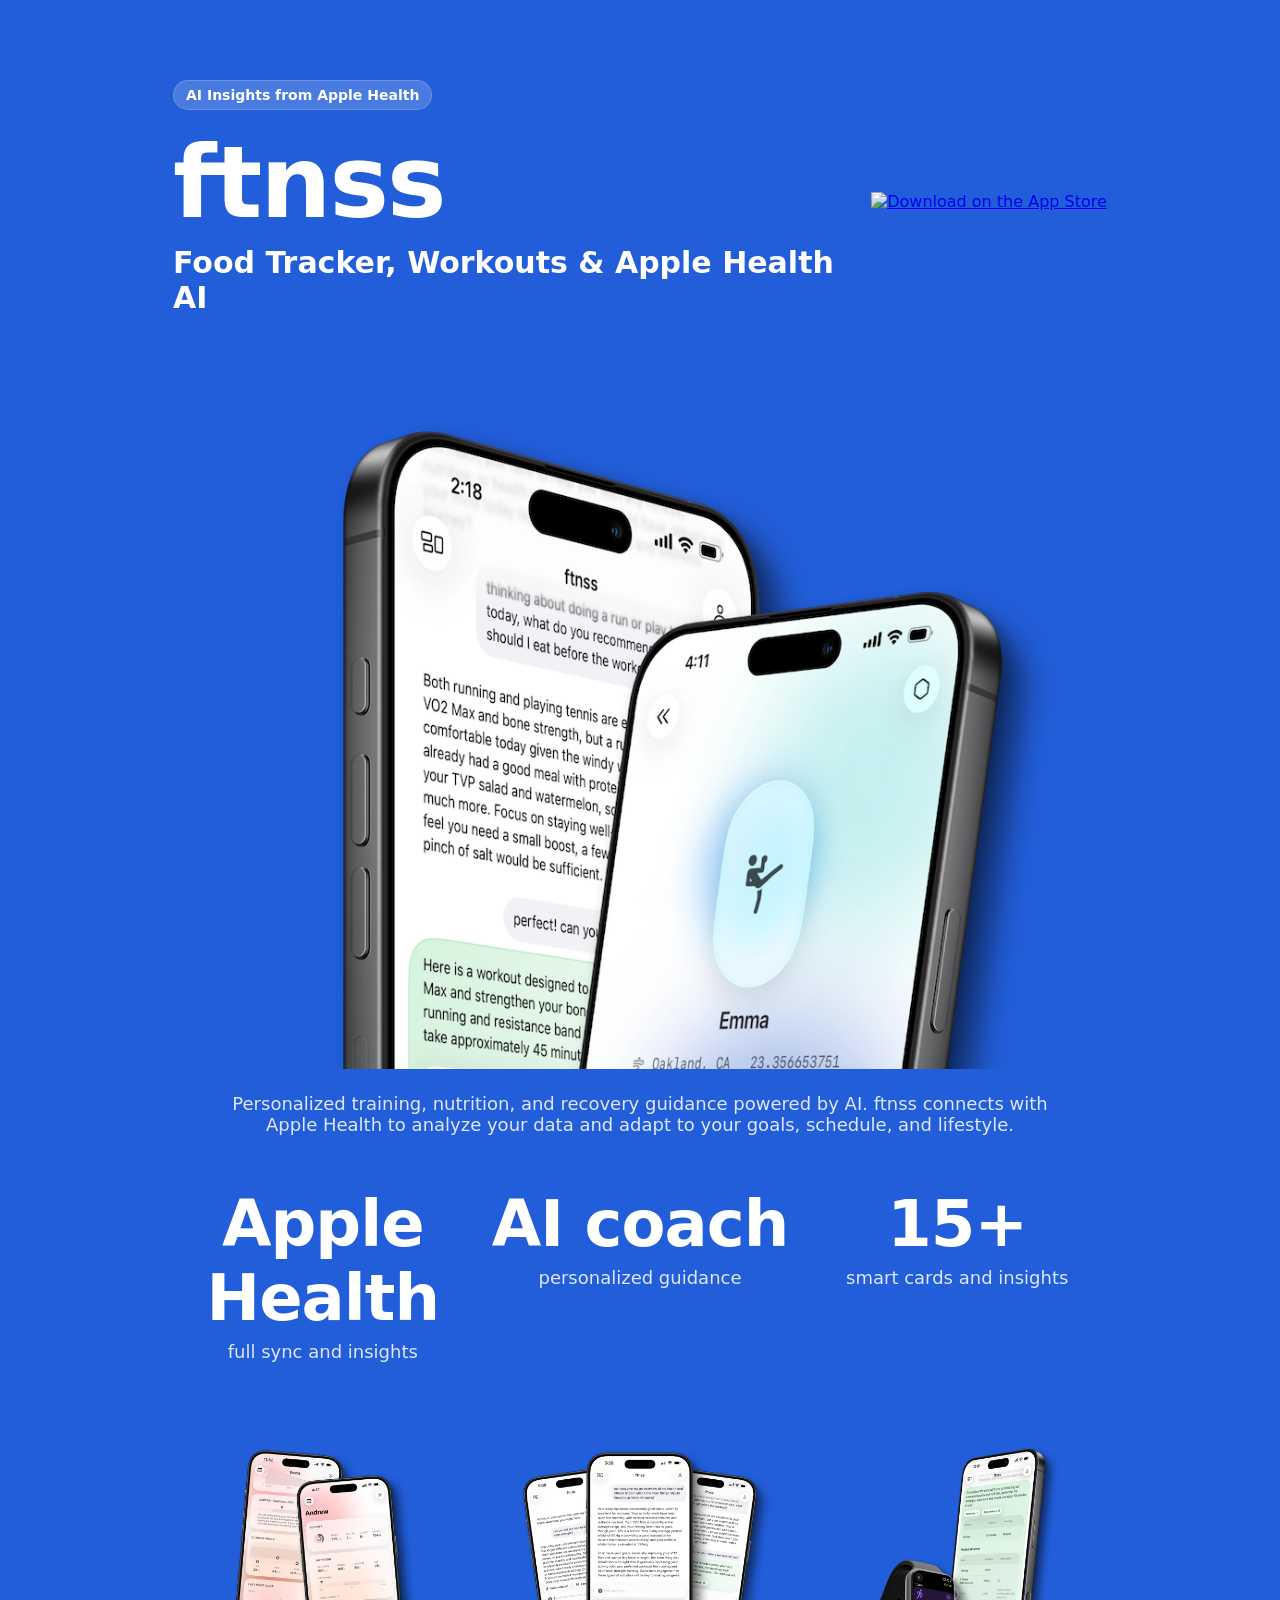
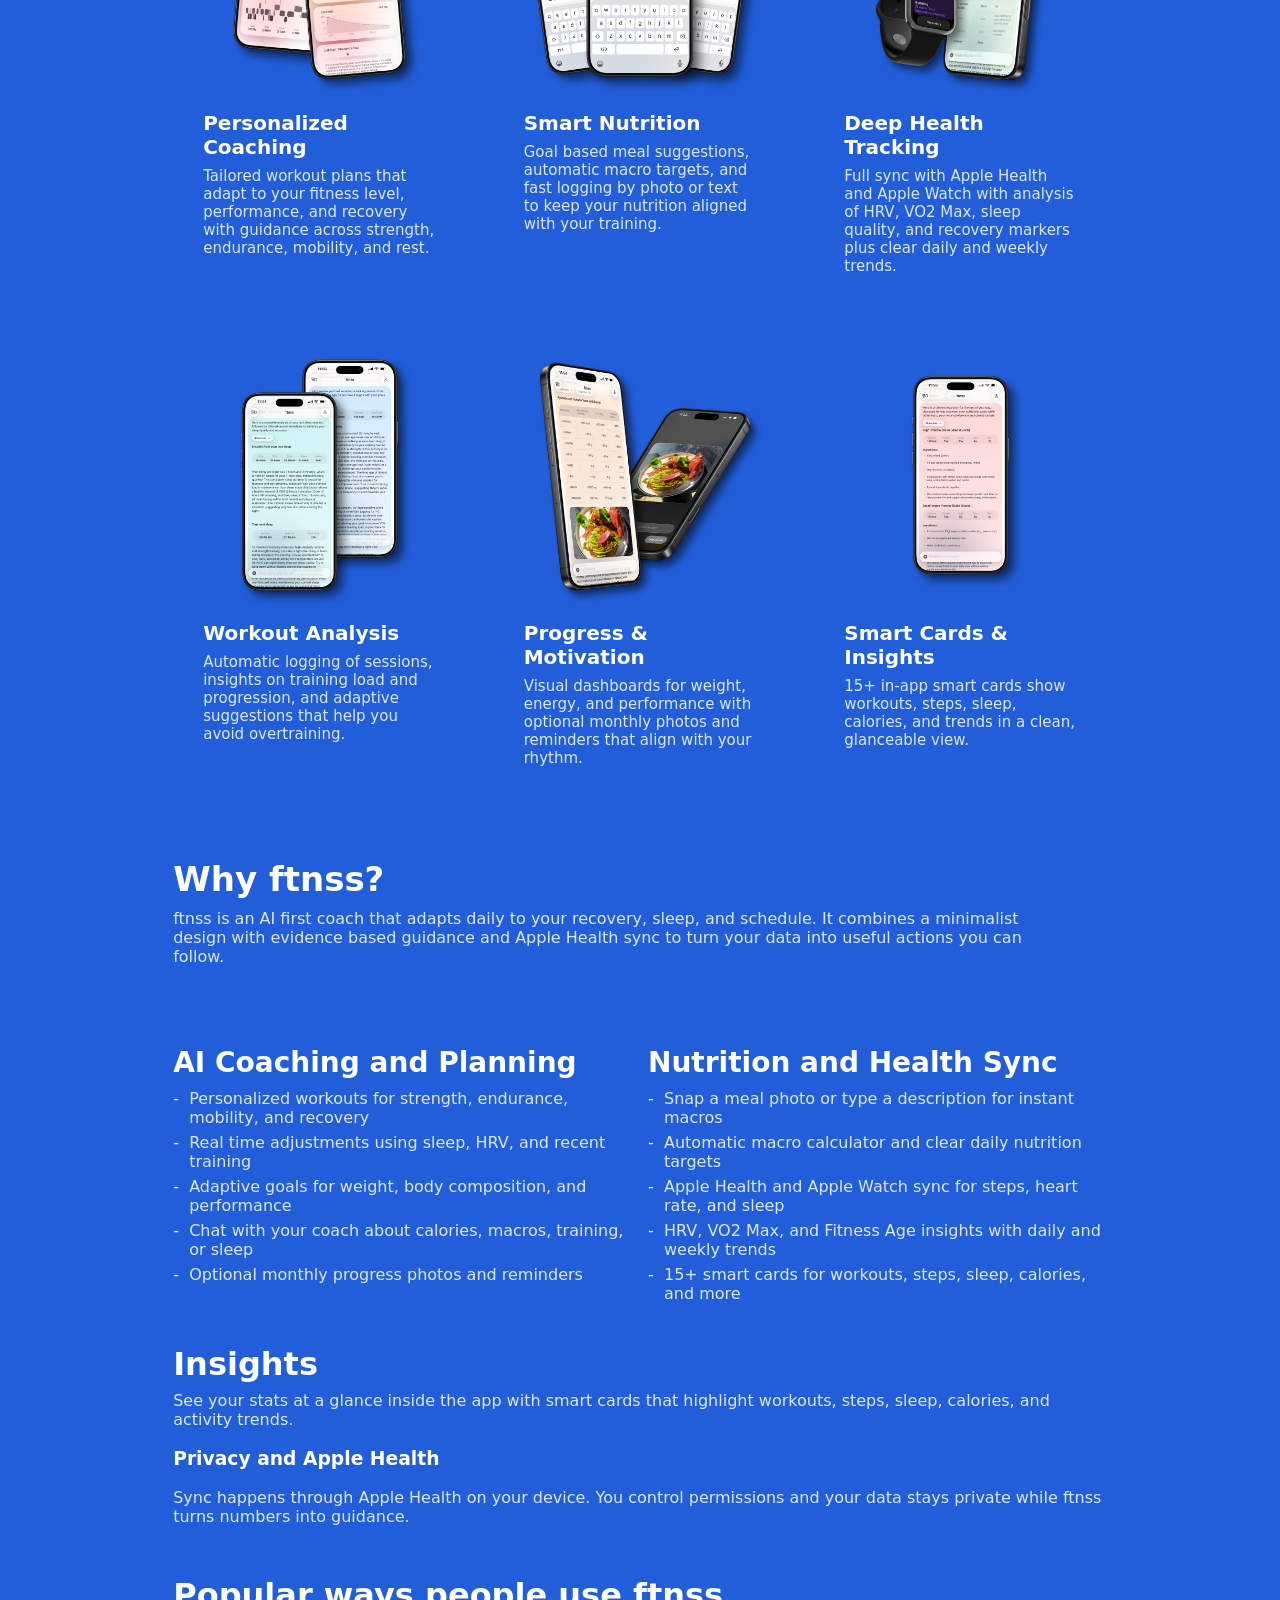
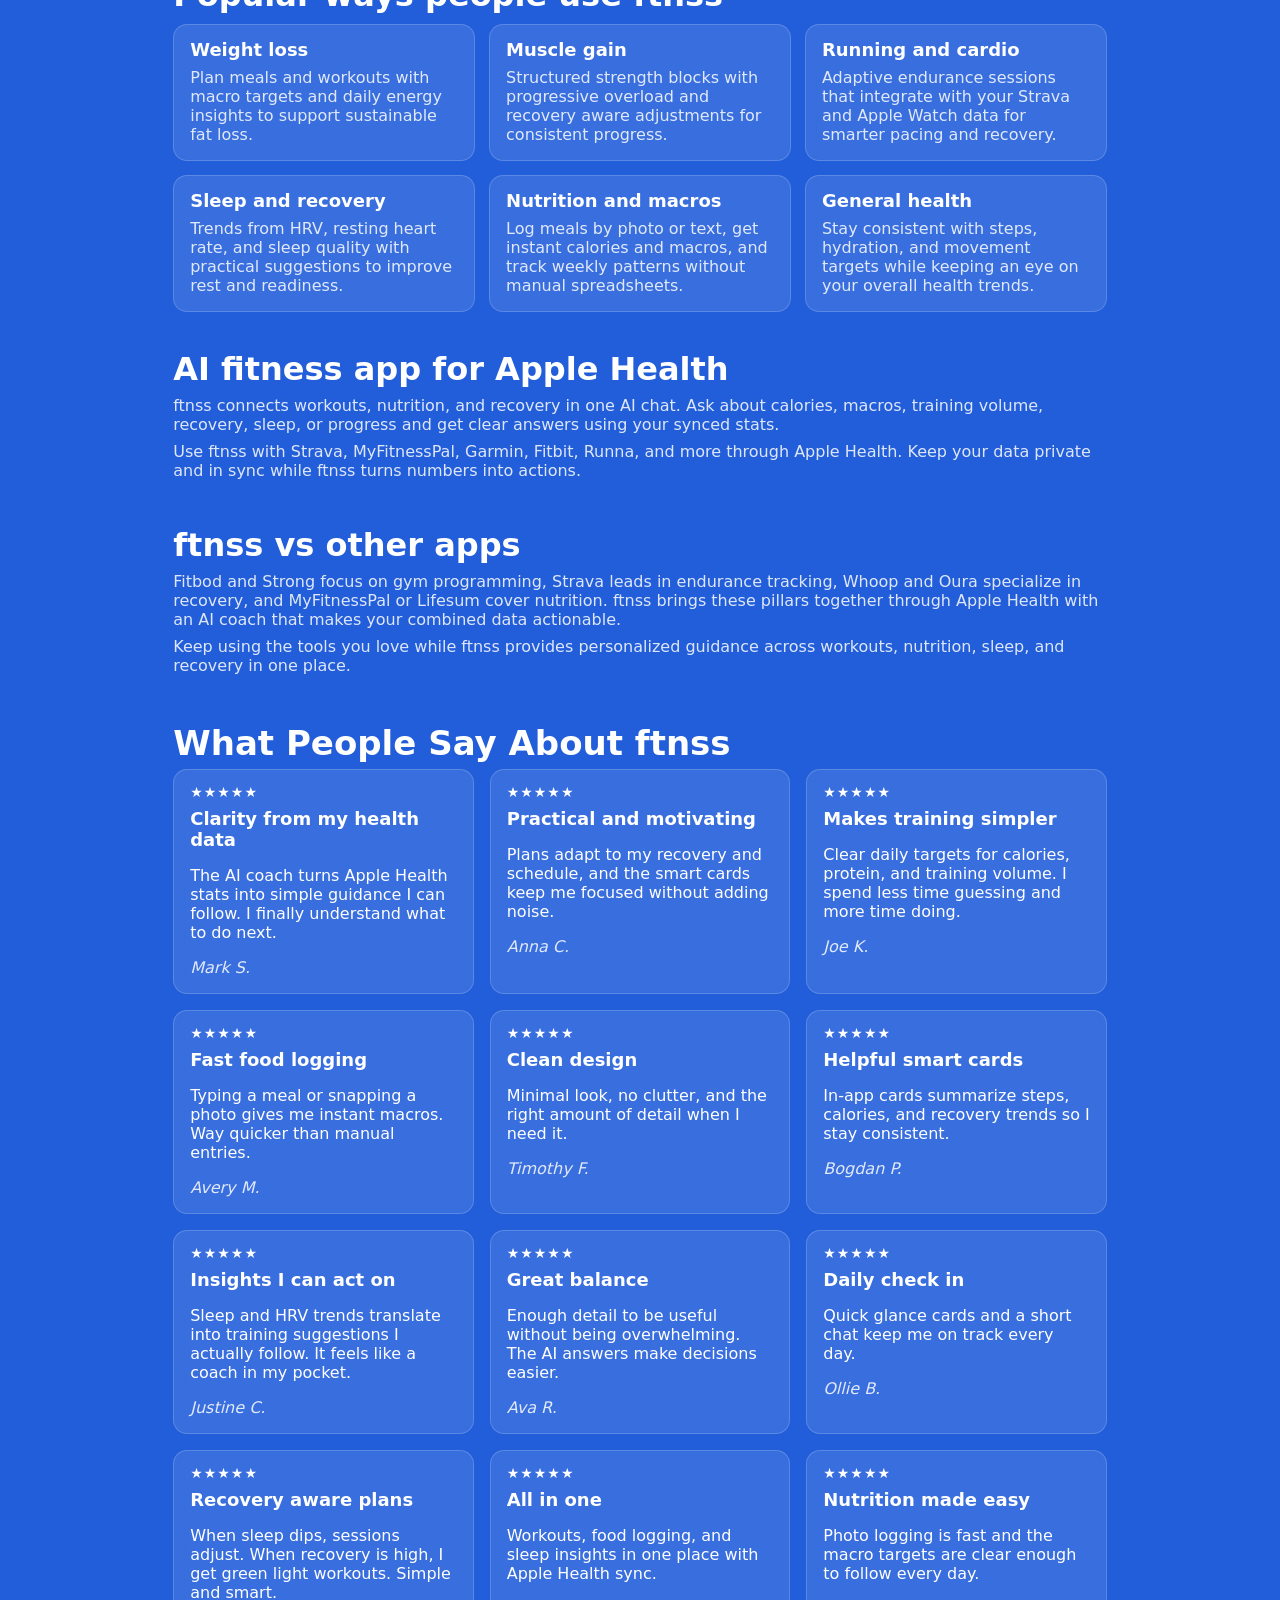
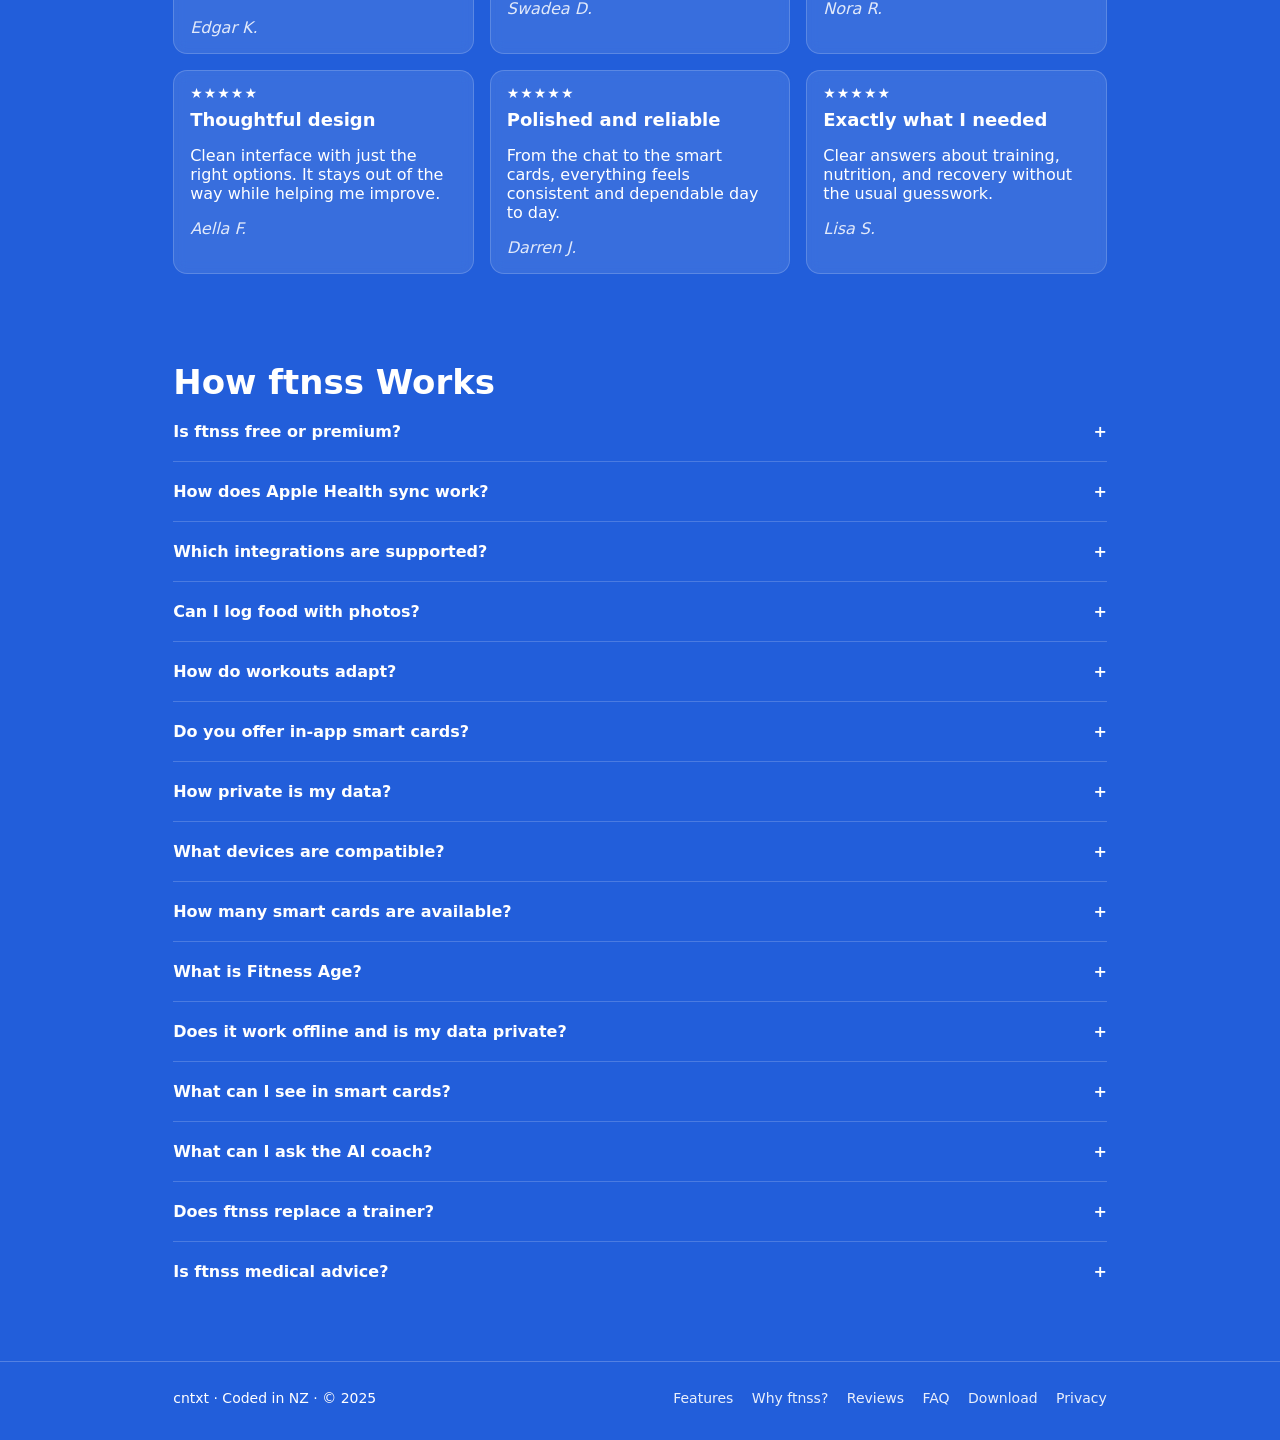
==== commit 5d3eeffb: "new image and fonts" ====
--- a/index.html
+++ b/index.html
@@ -43,10 +43,7 @@
     <link rel="preload" as="image" href="images/ftnss-hero.webp" />
     <meta name="robots" content="index,follow" />
 
-    <!-- Fonts: Roboto and Ubuntu -->
-    <link rel="preconnect" href="https://fonts.googleapis.com" />
-    <link rel="preconnect" href="https://fonts.gstatic.com" crossorigin />
-    <link href="https://fonts.googleapis.com/css2?family=Roboto:wght@300;400;500;700;900&family=Ubuntu:wght@300;400;500;700&display=swap" rel="stylesheet" />
+    <!-- Fonts: use system UI sans-serif stack (no external requests) -->
 
     <!-- Speed up App Store badge load -->
     <link rel="preconnect" href="https://toolbox.marketingtools.apple.com" crossorigin />
--- a/style.css
+++ b/style.css
@@ -37,7 +37,7 @@
   margin: 0;
   color: var(--text);
   background: var(--bg-start);
-  font-family: 'Roboto', 'Ubuntu', system-ui, -apple-system, 'Segoe UI', 'Helvetica Neue', Arial, sans-serif;
+  font-family: system-ui, -apple-system, 'Segoe UI', 'Helvetica Neue', Arial, sans-serif;
   -webkit-font-smoothing: antialiased;
   -moz-osx-font-smoothing: grayscale;
   min-width: 370px; /* allow horizontal scroll below 370px */
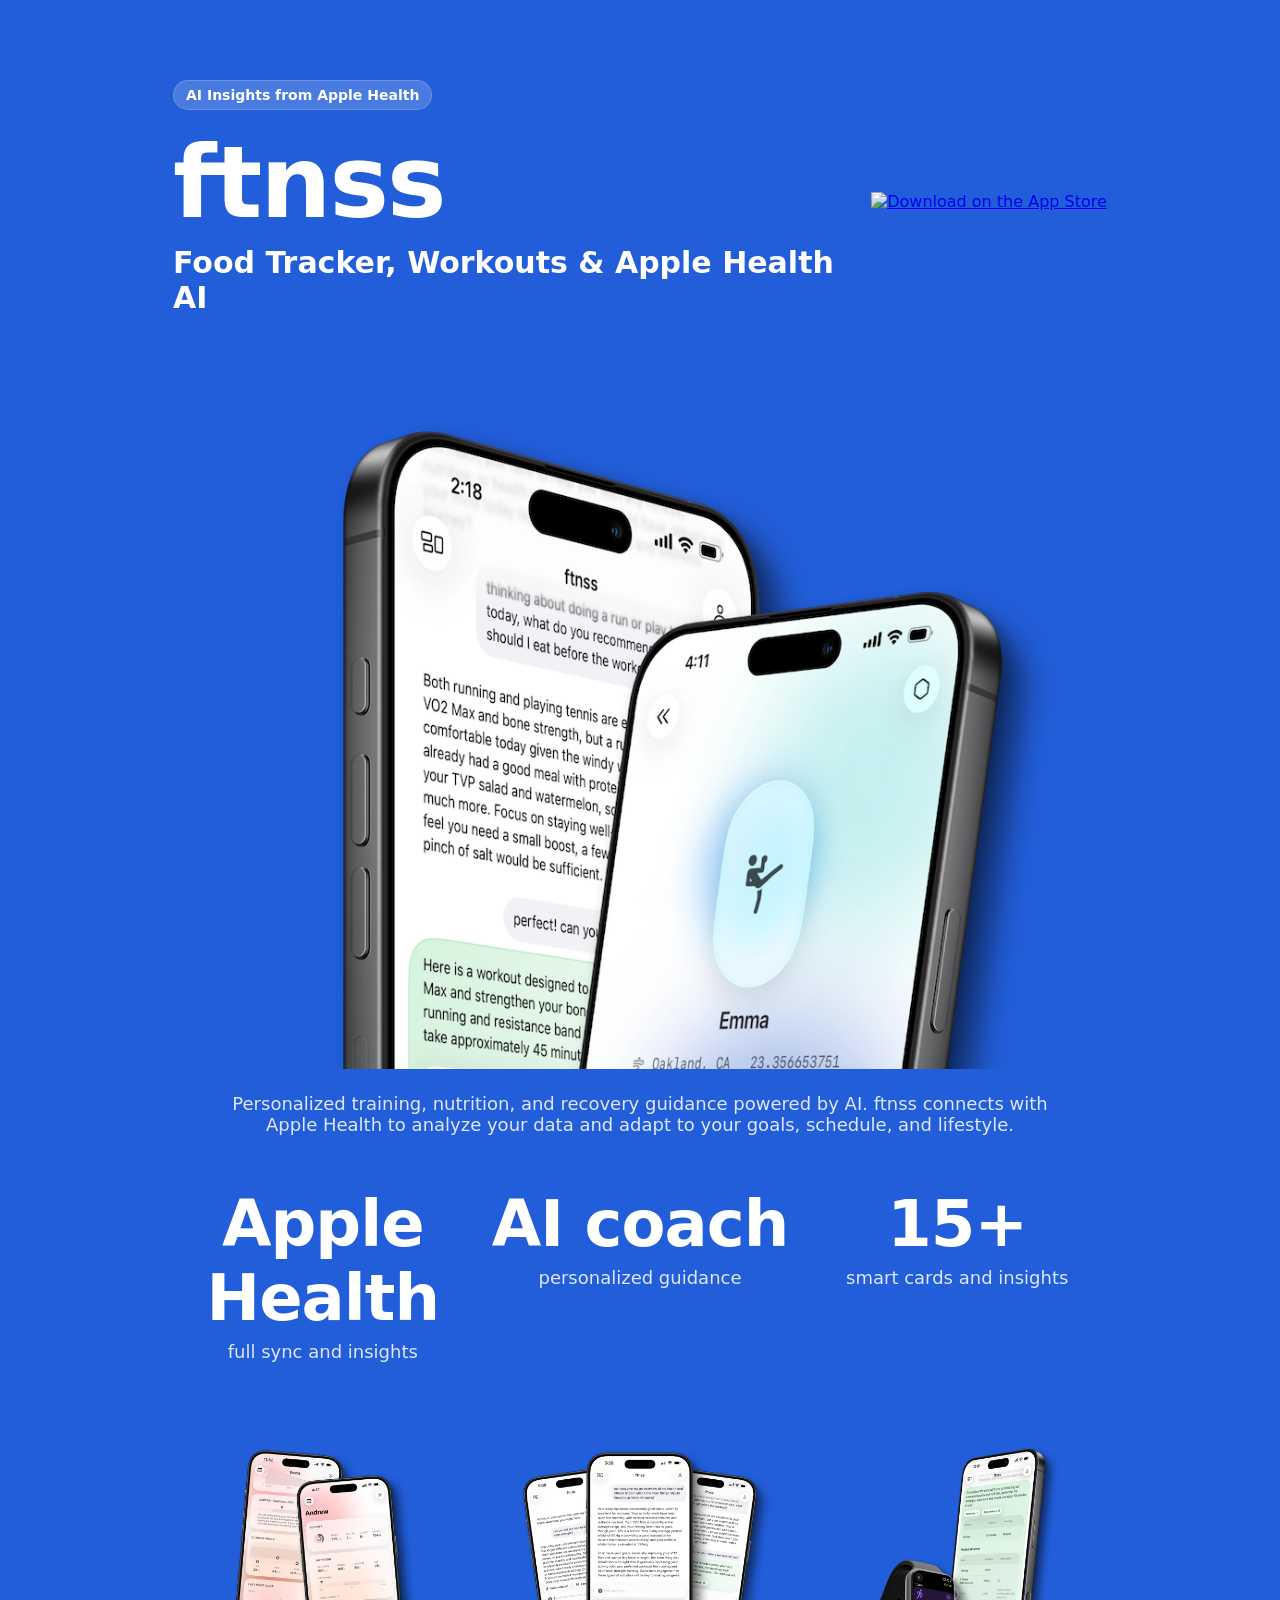
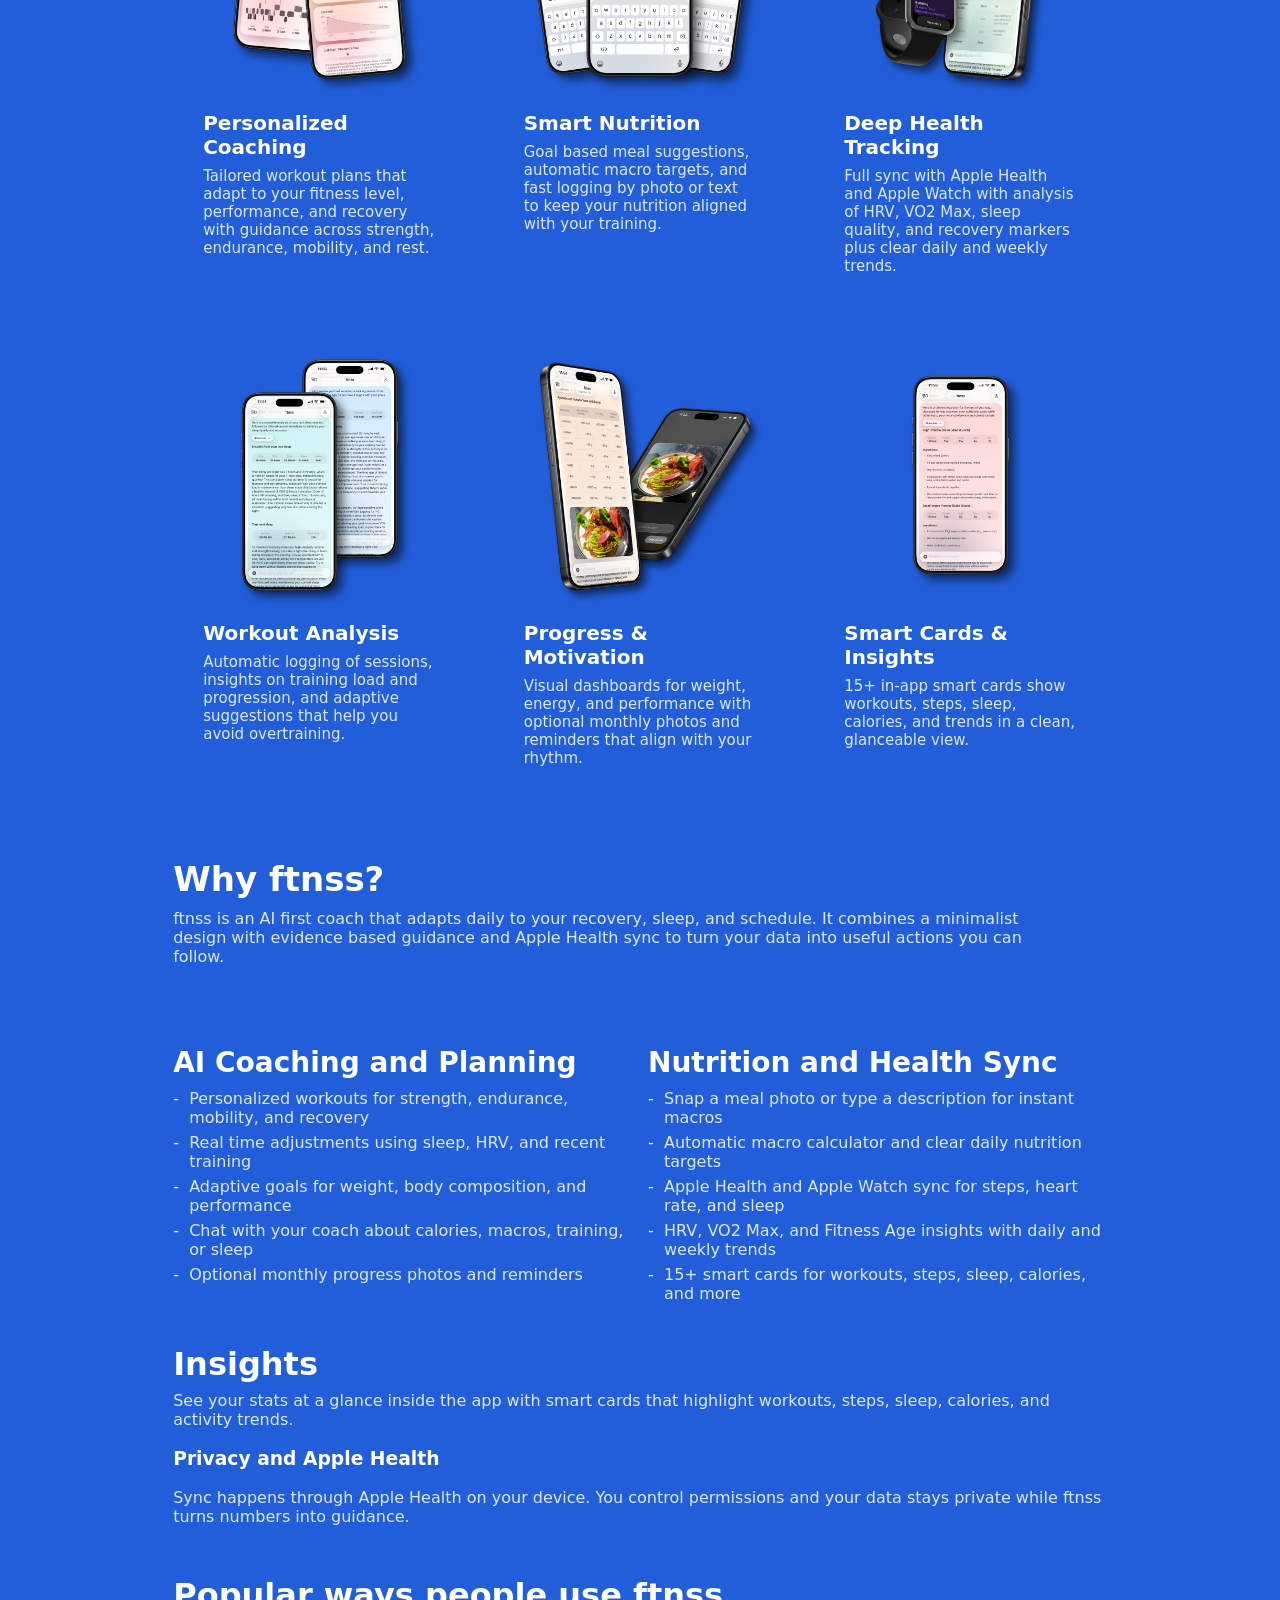
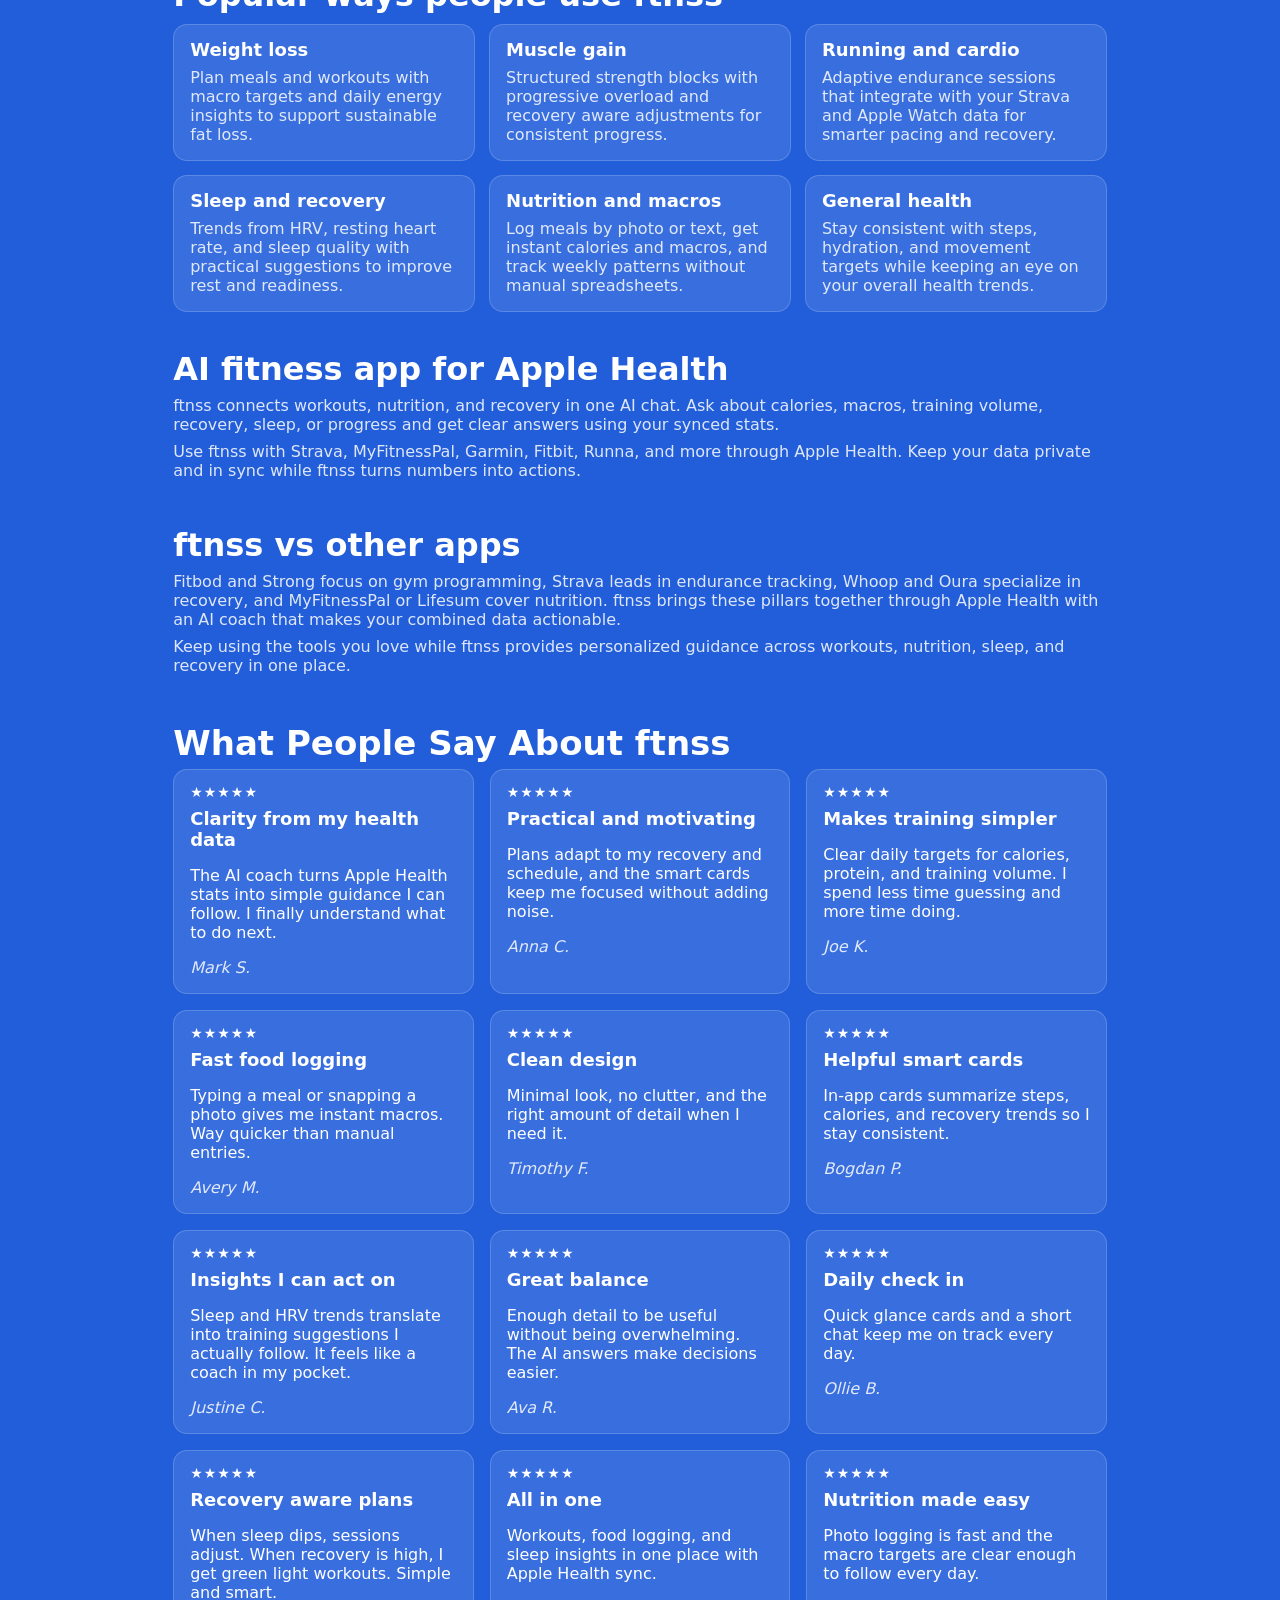
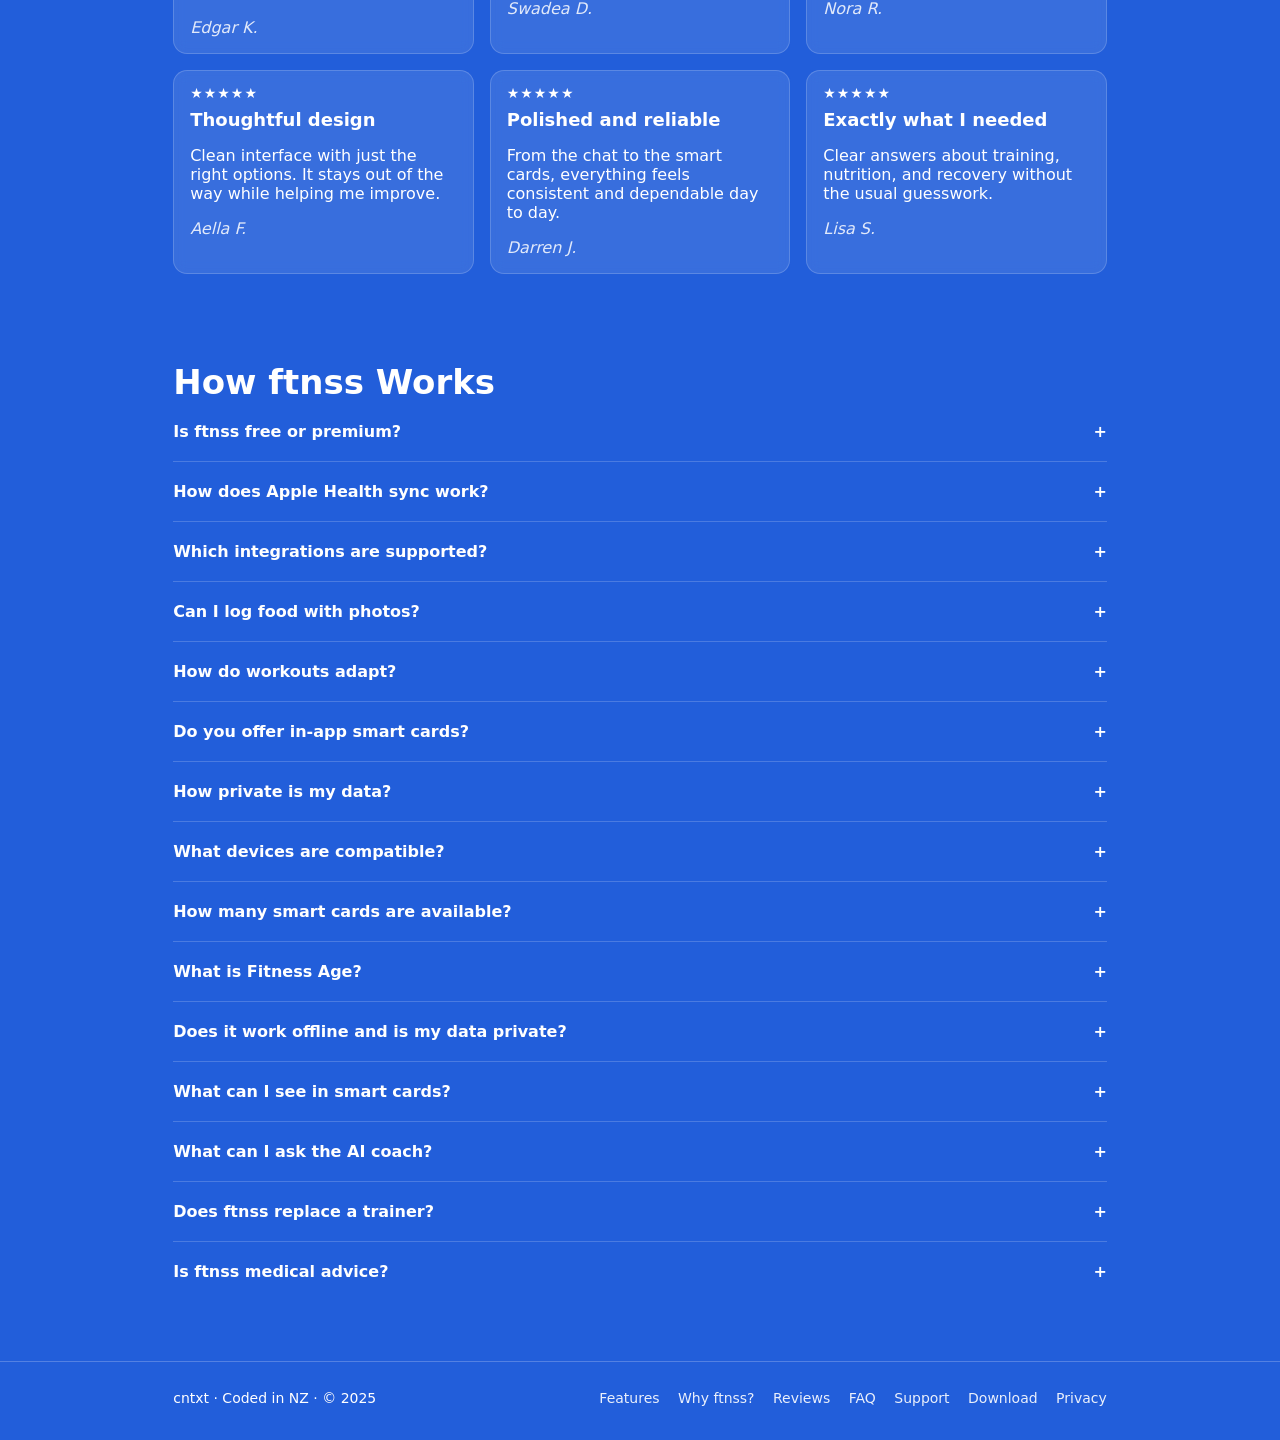
==== commit e526de32: "Add /support page with contact email and mailto CTA - New support/index.html matching site chrome an" ====
--- a/index.html
+++ b/index.html
@@ -7,7 +7,7 @@
     <meta name="description" content="Personalized training, nutrition, and recovery guidance powered by AI. Syncs with Apple Health to analyze HRV, VO2 Max, sleep, and activity, then adapts workouts, meals, and insights to your goals." />
 
     <!-- Smart App Banner (iOS Safari) -->
-    <meta name="apple-itunes-app" content="app-id=6740155884, app-argument=https://apps.apple.com/us/app/left-widgets-for-time-left/id6740155884" />
+    <meta name="apple-itunes-app" content="app-id=6742253667, app-argument=https://apps.apple.com/us/app/ai-health-insights-ftnss/id6742253667" />
 
     <!-- Theme/UI colors for iOS Safari and Android Chrome -->
     <meta name="theme-color" content="#225EDA" />
@@ -98,7 +98,7 @@
         "name": "ftnss | AI Fitness Coach",
         "applicationCategory": "HealthApplication",
         "operatingSystem": "iOS",
-        "downloadUrl": "https://apps.apple.com/us/app/left-widgets-for-time-left/id6740155884",
+        "downloadUrl": "https://apps.apple.com/us/app/ai-health-insights-ftnss/id6742253667",
         "offers": {"@type": "Offer", "price": "0", "priceCurrency": "USD"},
         "description": "Personalized training, nutrition, and recovery guidance powered by AI with Apple Health sync and private on device data handling."
       }
@@ -114,7 +114,7 @@
       "applicationCategory": "HealthApplication",
       "operatingSystem": "iOS",
       "offers": {"@type": "Offer", "price": "0", "priceCurrency": "USD"},
-      "downloadUrl": "https://apps.apple.com/us/app/left-widgets-for-time-left/id6740155884",
+      "downloadUrl": "https://apps.apple.com/us/app/ai-health-insights-ftnss/id6742253667",
       "description": "AI coach that connects to Apple Health to deliver personalized workouts, nutrition guidance, sleep and recovery insights, and customizable in-app insights."
     }
     </script>
@@ -123,13 +123,13 @@
     <nav class="top-nav" aria-label="Primary">
       <div class="container nav-inner">
         <a href="#" class="brand" aria-label="ftnss home">ftnss</a>
-        <a class="btn download-btn" href="https://apps.apple.com/us/app/left-widgets-for-time-left/id6740155884?itscg=30200&itsct=apps_box_badge&mttnsubad=6740155884" target="_blank" rel="noopener">Get ftnss</a>
+        <a class="btn download-btn" href="https://apps.apple.com/us/app/ai-health-insights-ftnss/id6742253667" target="_blank" rel="noopener">Get ftnss</a>
       </div>
     </nav>
 
     <!-- Floating App Store badge (shows at bottom until scroll) -->
     <div class="appstore-floater" aria-label="Download ftnss on the App Store">
-      <a href="https://apps.apple.com/us/app/left-widgets-for-time-left/id6740155884?itscg=30200&itsct=apps_box_badge&mttnsubad=6740155884" target="_blank" rel="noopener" aria-label="Download on the App Store">
+      <a href="https://apps.apple.com/us/app/ai-health-insights-ftnss/id6742253667" target="_blank" rel="noopener" aria-label="Download on the App Store">
         <img src="https://toolbox.marketingtools.apple.com/api/v2/badges/download-on-the-app-store/black/en-us?releaseDate=1736726400" alt="Download on the App Store" />
       </a>
     </div>
@@ -143,7 +143,7 @@
           </div>
           <div class="cta cta-desktop">
             <!-- App Store badge (provided) -->
-            <a href="https://apps.apple.com/us/app/left-widgets-for-time-left/id6740155884?itscg=30200&itsct=apps_box_badge&mttnsubad=6740155884" style="display: inline-block;">
+            <a href="https://apps.apple.com/us/app/ai-health-insights-ftnss/id6742253667" style="display: inline-block;">
               <img src="https://toolbox.marketingtools.apple.com/api/v2/badges/download-on-the-app-store/black/en-us?releaseDate=1736726400" alt="Download on the App Store" style="width: 245px; height: 82px; vertical-align: middle; object-fit: contain;" />
             </a>
           </div>
@@ -153,7 +153,7 @@
 
         <div class="cta cta-mobile">
           <!-- App Store badge (provided) -->
-          <a href="https://apps.apple.com/us/app/left-widgets-for-time-left/id6740155884?itscg=30200&itsct=apps_box_badge&mttnsubad=6740155884" style="display: inline-block;">
+          <a href="https://apps.apple.com/us/app/ai-health-insights-ftnss/id6742253667" style="display: inline-block;">
             <img src="https://toolbox.marketingtools.apple.com/api/v2/badges/download-on-the-app-store/black/en-us?releaseDate=1736726400" alt="Download on the App Store" style="width: 245px; height: 82px; vertical-align: middle; object-fit: contain;" />
           </a>
         </div>
@@ -563,7 +563,8 @@
       <a href="#why">Why ftnss?</a>
       <a href="#reviews">Reviews</a>
       <a href="#faq">FAQ</a>
-      <a href="https://apps.apple.com/us/app/left-widgets-for-time-left/id6740155884" target="_blank" rel="noopener">Download</a>
+      <a href="support/">Support</a>
+      <a href="https://apps.apple.com/us/app/ai-health-insights-ftnss/id6742253667" target="_blank" rel="noopener">Download</a>
           <a href="https://www.cristianrus.me/apps/ftnss" target="_blank" rel="noopener">Privacy</a>
         </nav>
       </div>
--- a/style.css
+++ b/style.css
@@ -521,3 +521,33 @@
 .checklist { margin: 0; padding-left: 0; color: var(--text-dim); list-style: none; }
 .checklist li { margin: 6px 0; position: relative; padding-left: 16px; }
 .checklist li::before { content: "-"; position: absolute; left: 0; color: var(--text); opacity: 0.95; }
+
+/* Inner pages (e.g. support) */
+.page-shell {
+  padding-top: calc(80px + env(safe-area-inset-top));
+  padding-bottom: 56px;
+}
+.page-shell h1 {
+  margin: 0 0 16px;
+  font-size: clamp(28px, 4vw, 40px);
+  font-weight: 900;
+  letter-spacing: -0.02em;
+}
+.page-shell p {
+  margin: 0 0 16px;
+  color: var(--text-dim);
+  font-size: 16px;
+  max-width: 720px;
+  line-height: 1.55;
+}
+.page-shell p:last-child {
+  margin-bottom: 0;
+}
+.page-shell a:not(.btn) {
+  color: var(--text);
+  text-decoration: underline;
+  text-underline-offset: 3px;
+}
+.support-cta {
+  margin-top: 24px !important;
+}
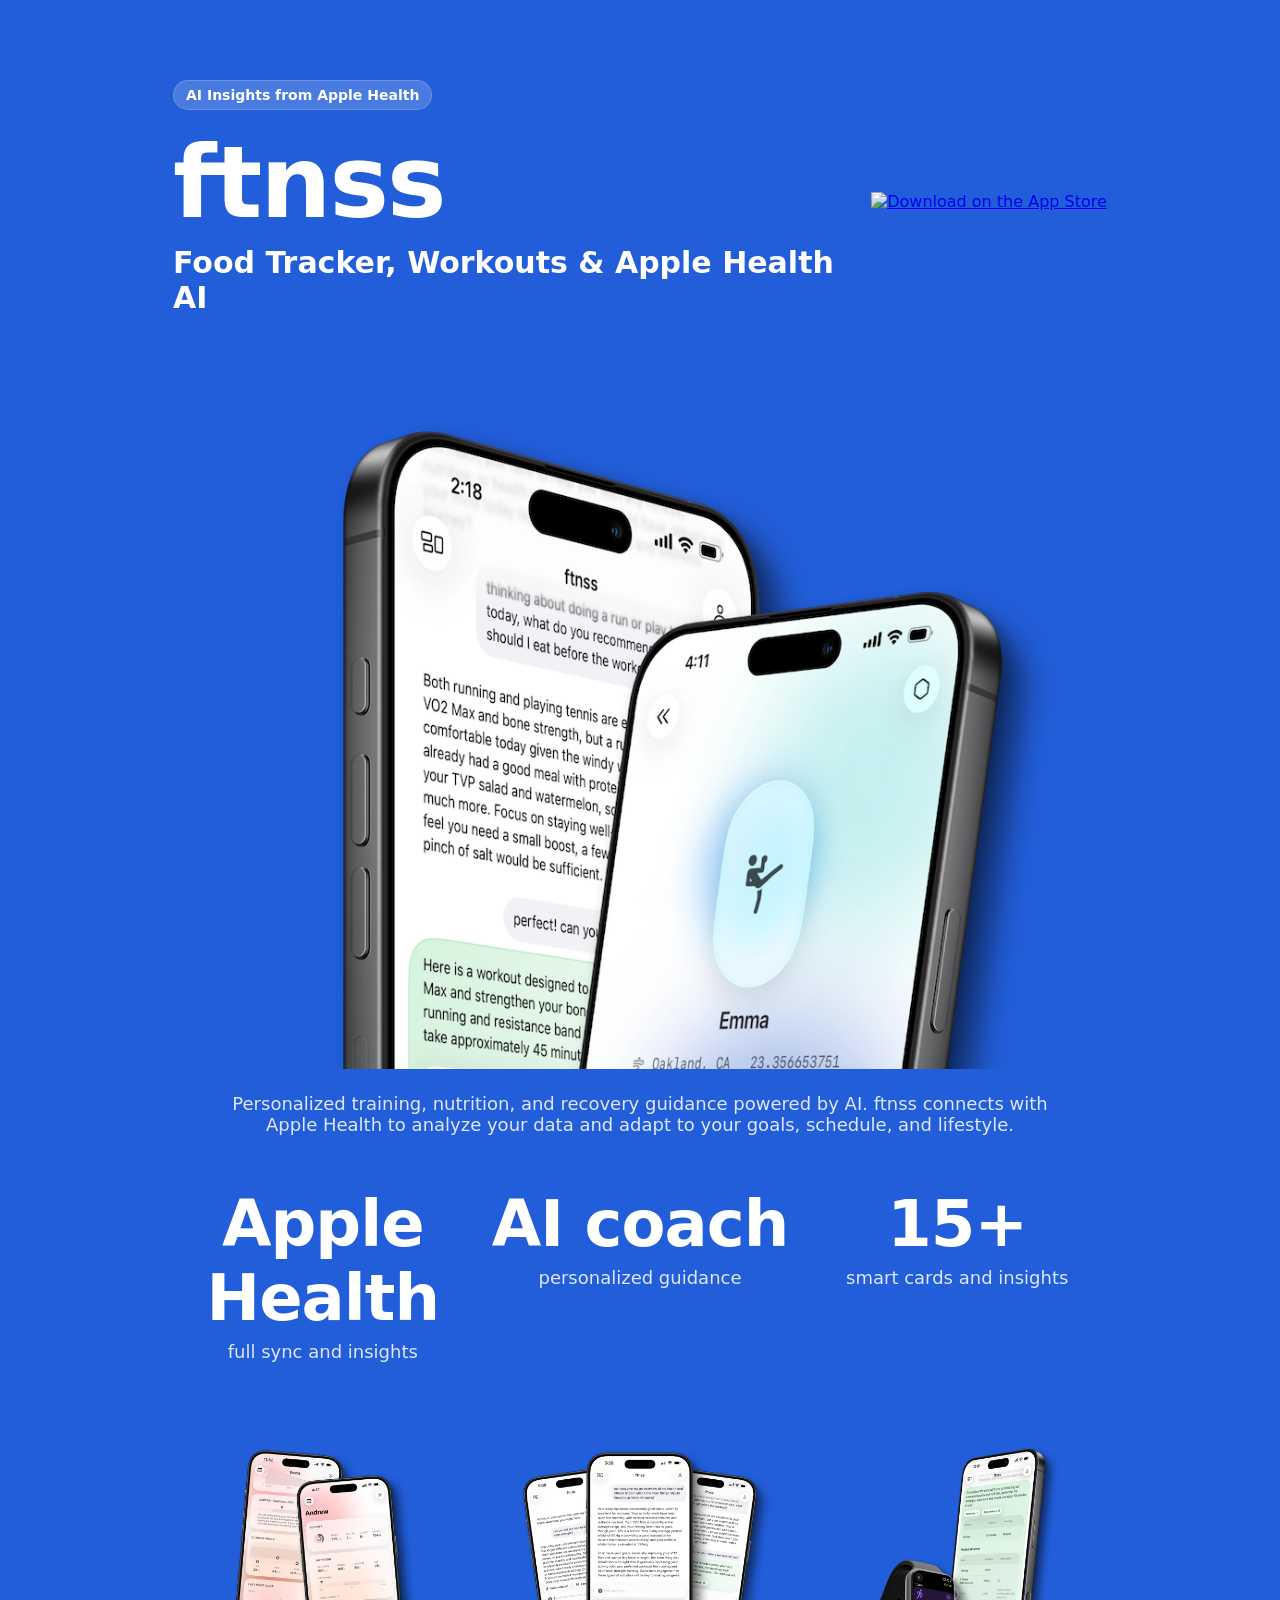
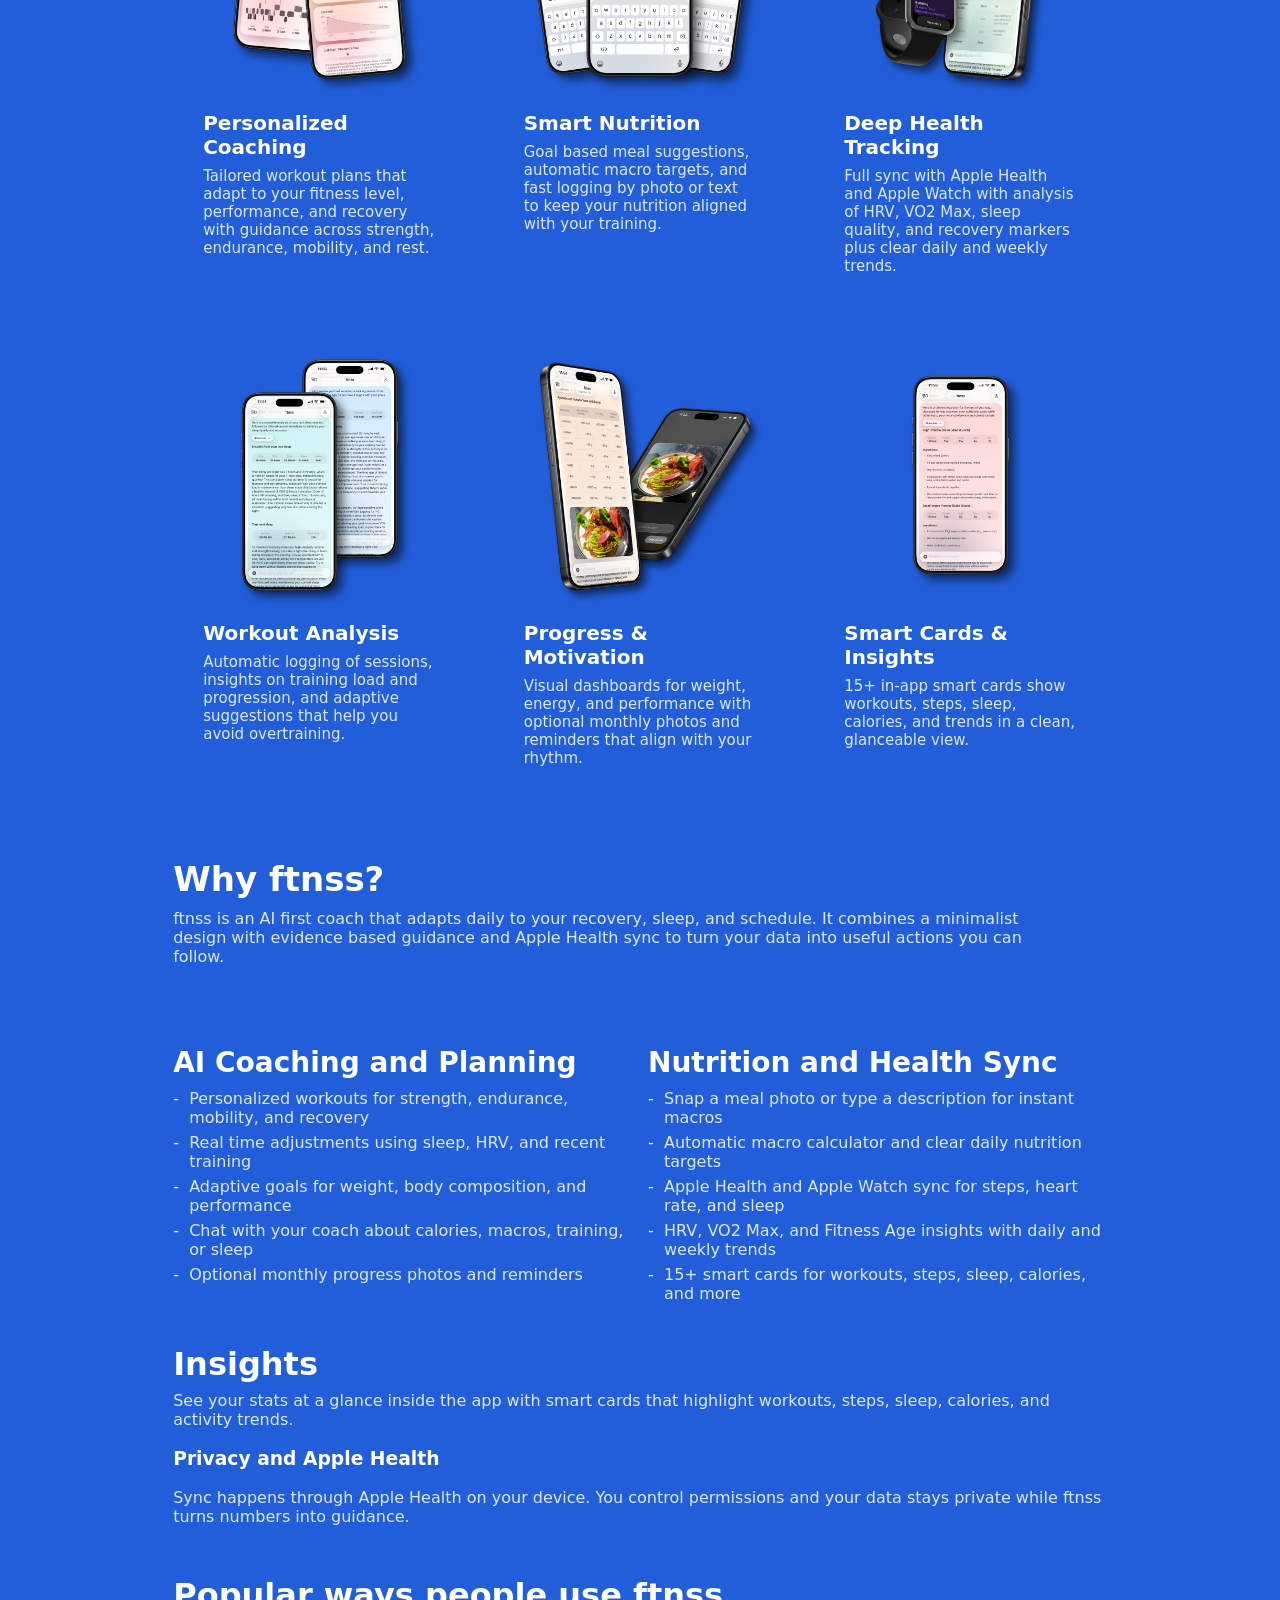
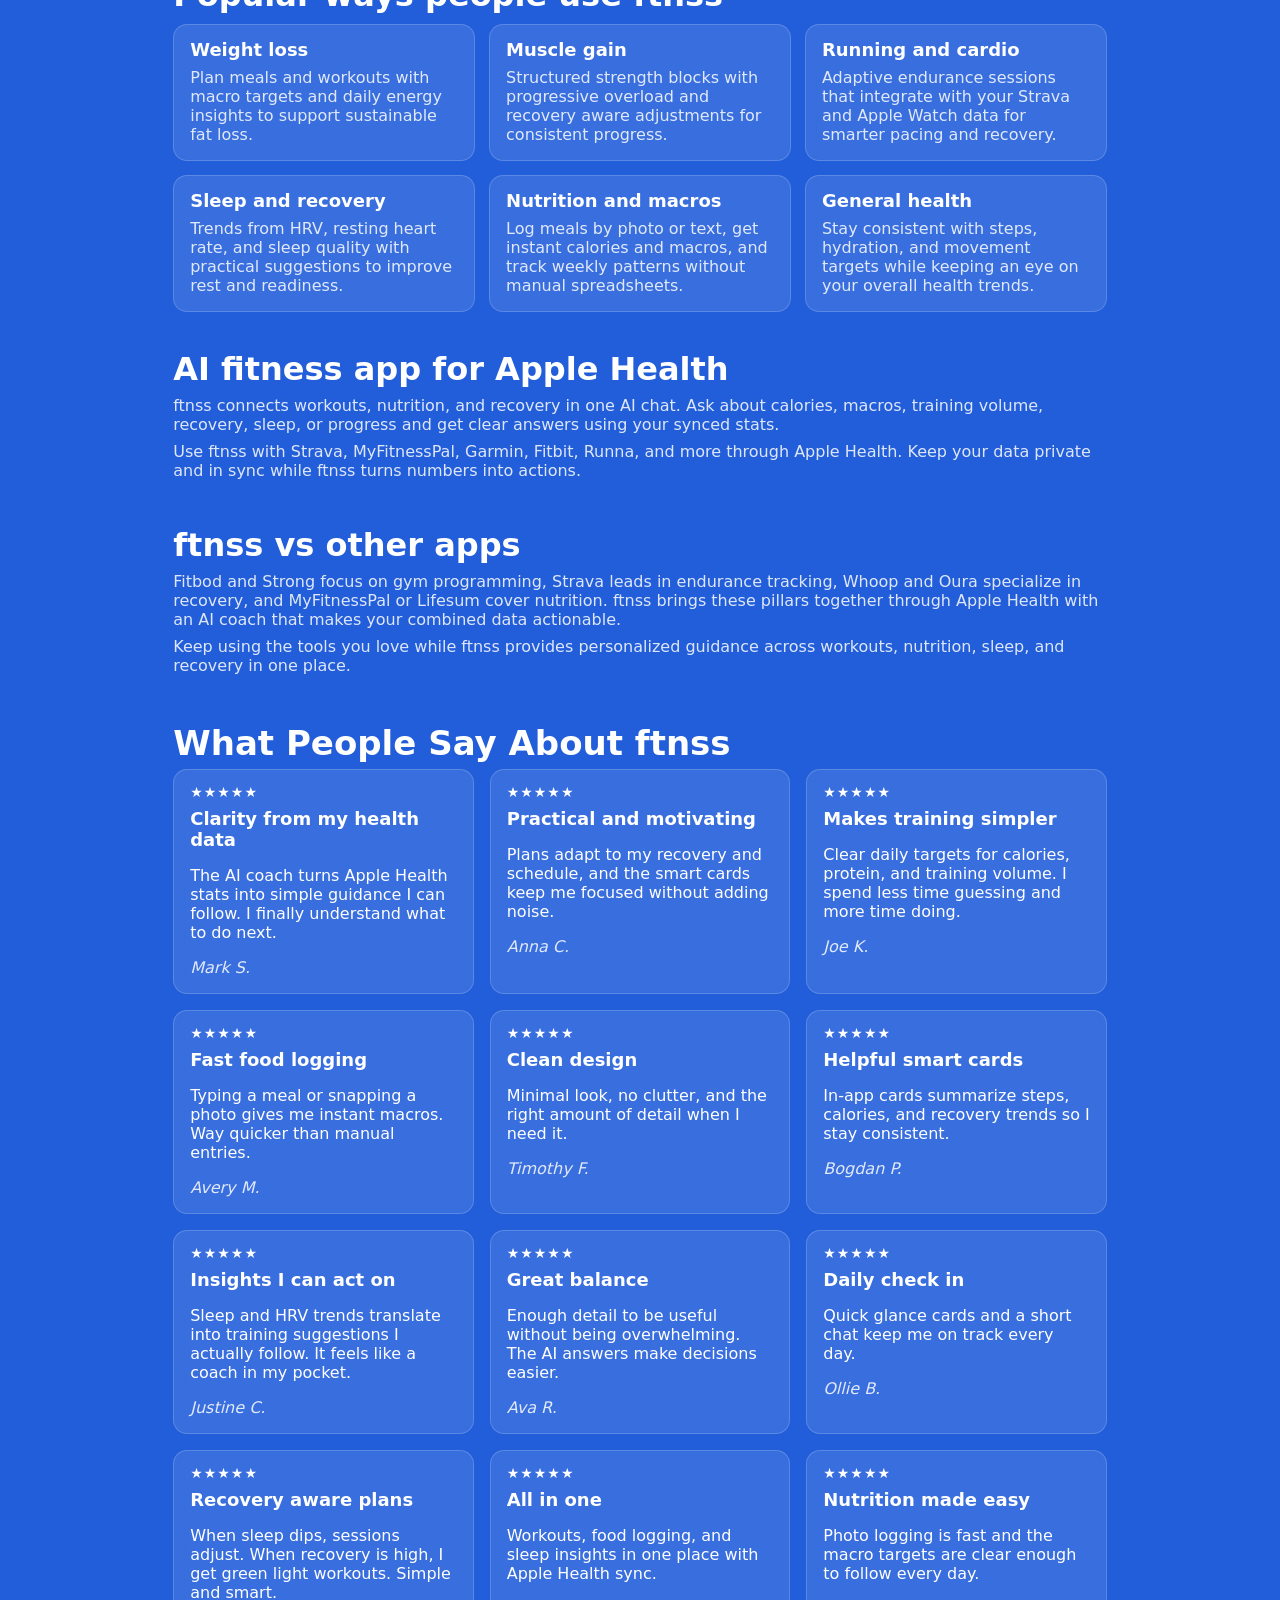
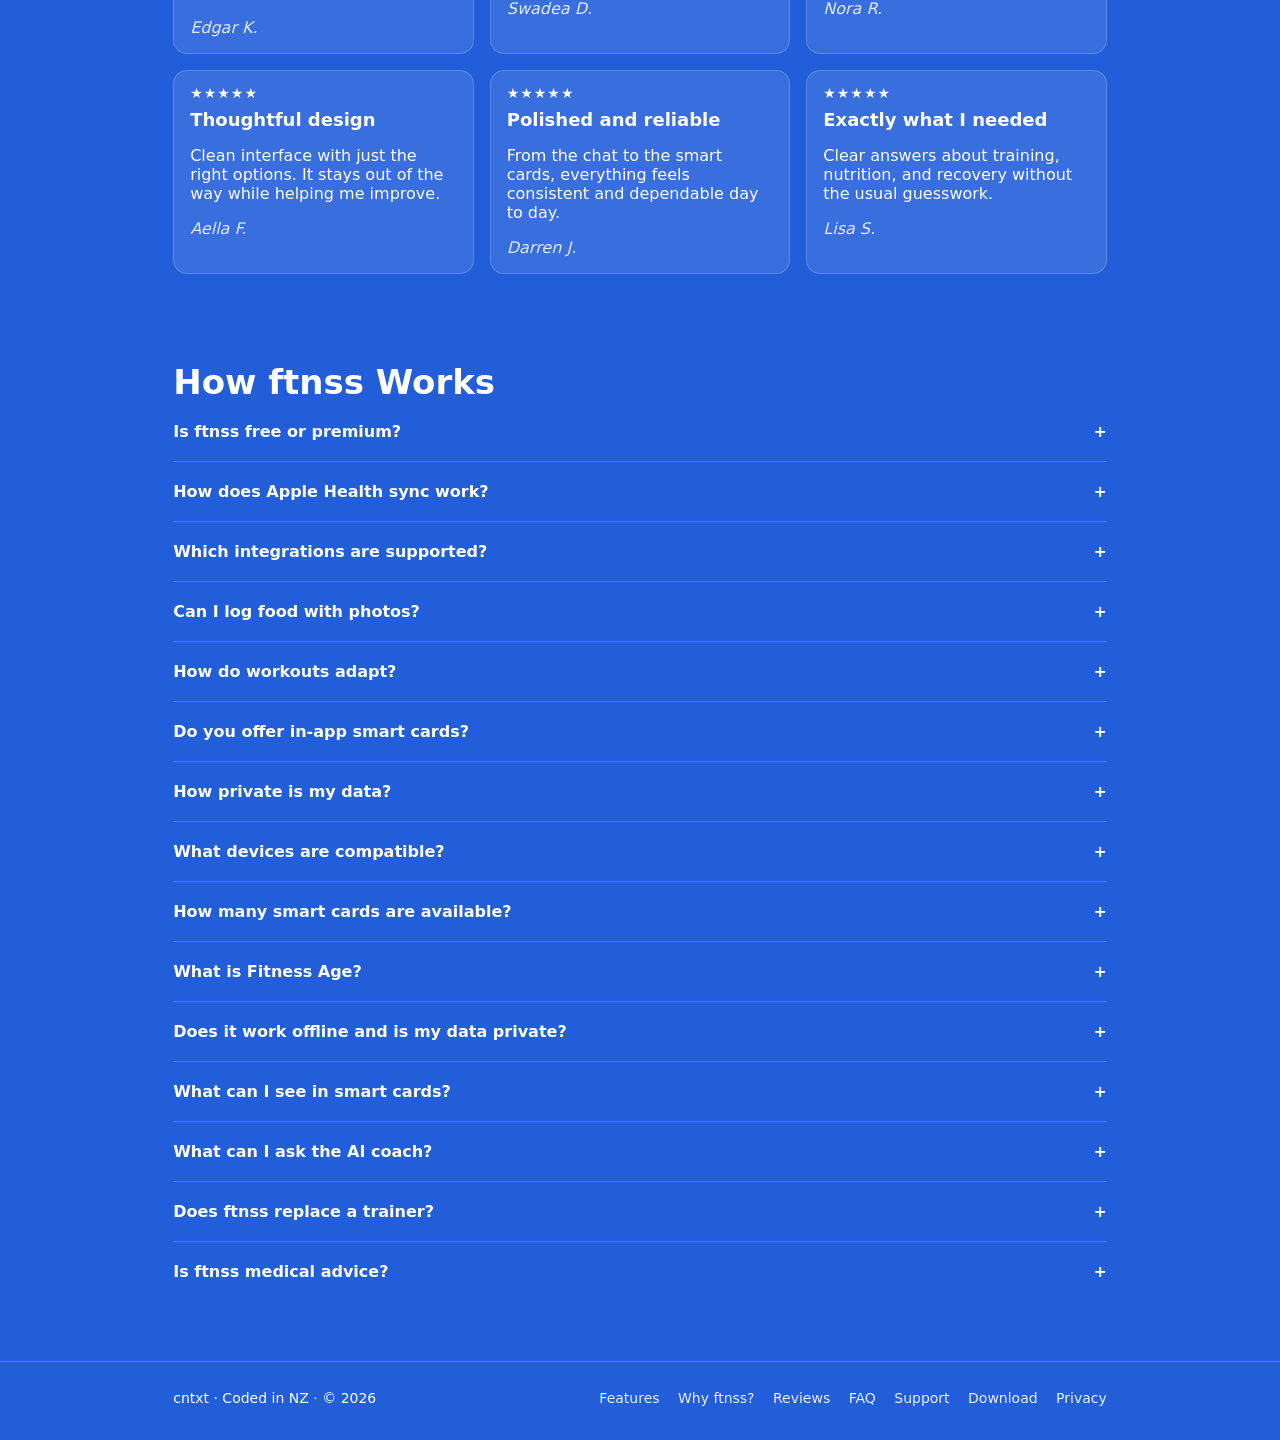
==== commit f2cffd2a: "Support page: top spacing under nav, mailto link style, copy Co-authored-by: Cursor <cursoragent@cur" ====
--- a/index.html
+++ b/index.html
@@ -556,7 +556,7 @@
     
     <footer class="site-footer">
       <div class="container footer-inner">
-        <p>cntxt · Coded in NZ · © 2025</p>
+        <p>cntxt · Coded in NZ · © 2026</p>
         <nav class="footer-links" aria-label="Footer">
           
       <a href="#features">Features</a>
--- a/style.css
+++ b/style.css
@@ -522,13 +522,14 @@
 .checklist li { margin: 6px 0; position: relative; padding-left: 16px; }
 .checklist li::before { content: "-"; position: absolute; left: 0; color: var(--text); opacity: 0.95; }
 
-/* Inner pages (e.g. support) */
+/* Inner pages (e.g. support) — nav is fixed 56px; pad by bar + safe area + gap */
 .page-shell {
-  padding-top: calc(80px + env(safe-area-inset-top));
+  padding-top: calc(56px + env(safe-area-inset-top, 0px) + 48px);
   padding-bottom: 56px;
 }
 .page-shell h1 {
   margin: 0 0 16px;
+  padding-top: 8px;
   font-size: clamp(28px, 4vw, 40px);
   font-weight: 900;
   letter-spacing: -0.02em;
@@ -543,8 +544,14 @@
 .page-shell p:last-child {
   margin-bottom: 0;
 }
-.page-shell a:not(.btn) {
+/* Inline links: match page text (bold white), not browser default blue */
+.page-shell a:not(.btn):any-link {
   color: var(--text);
+  font-weight: 700;
+  text-decoration: none;
+  -webkit-text-fill-color: var(--text);
+}
+.page-shell a:not(.btn):hover {
   text-decoration: underline;
   text-underline-offset: 3px;
 }
